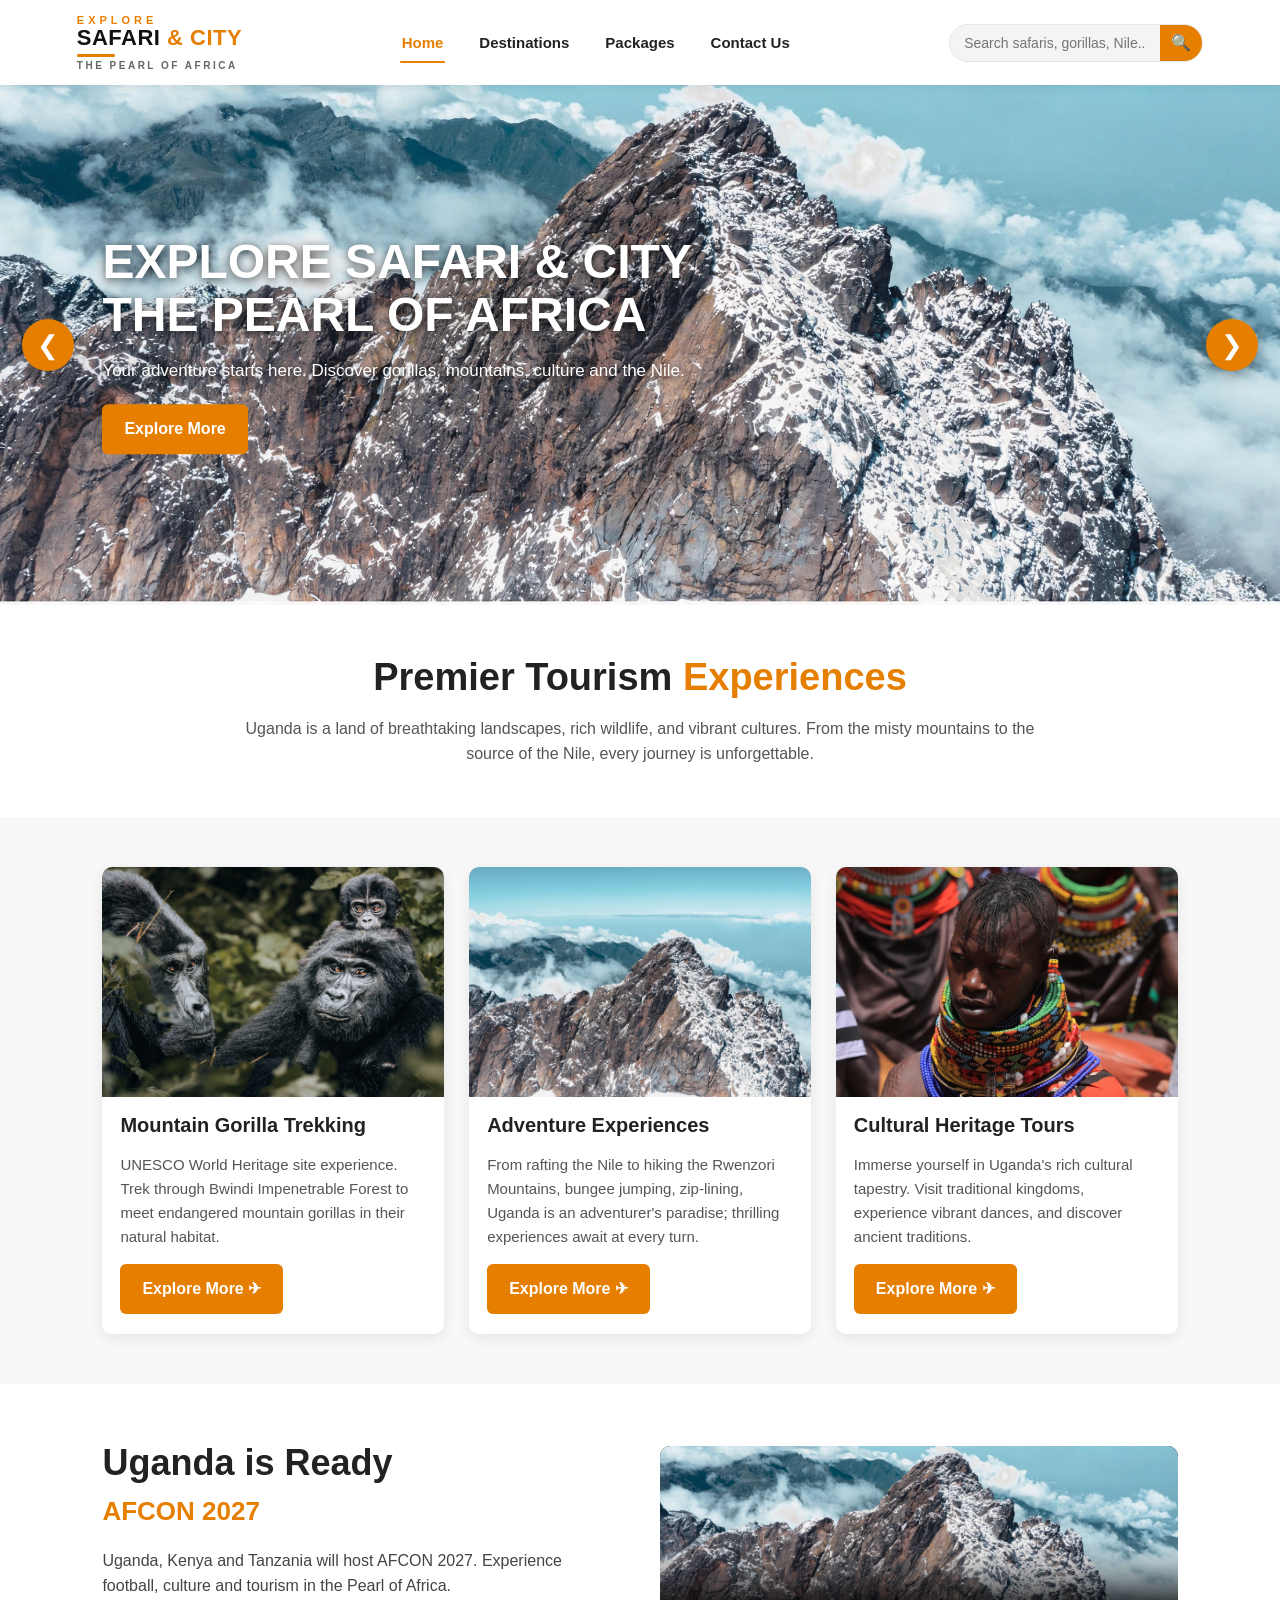
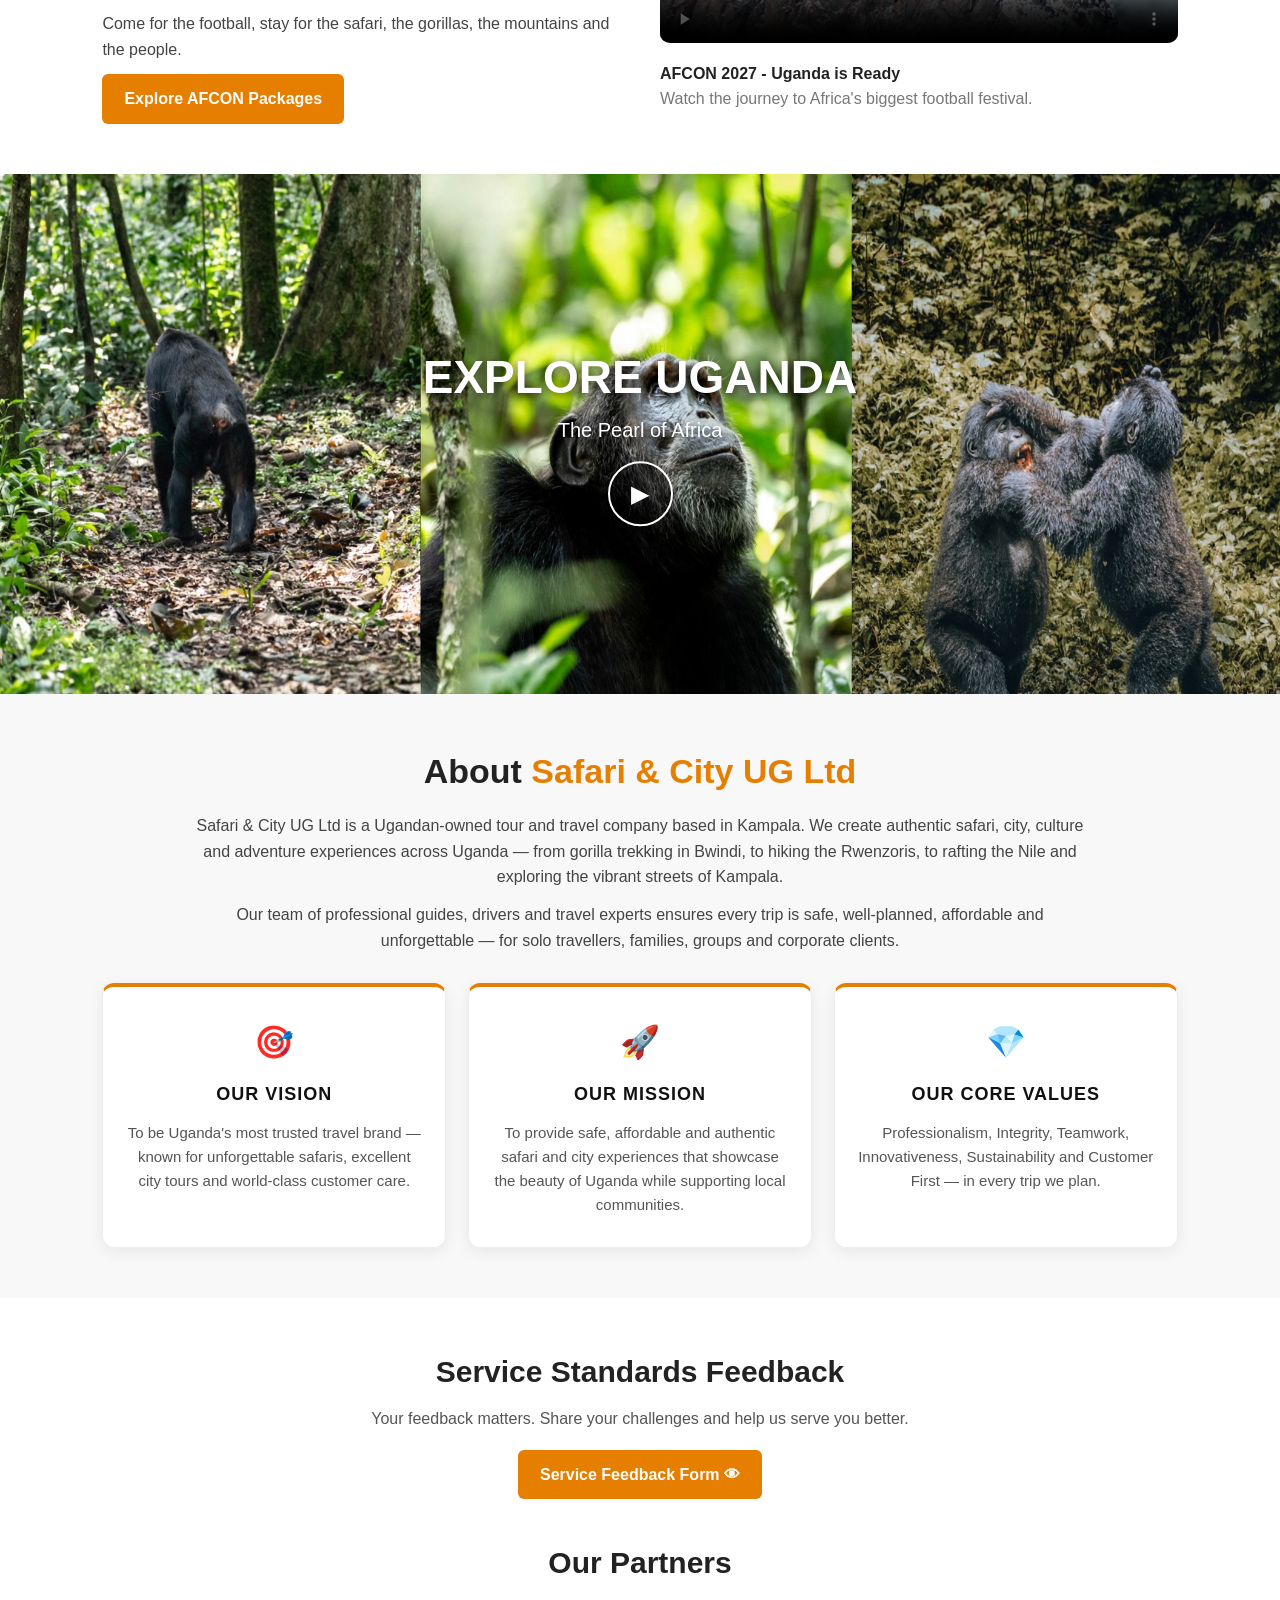
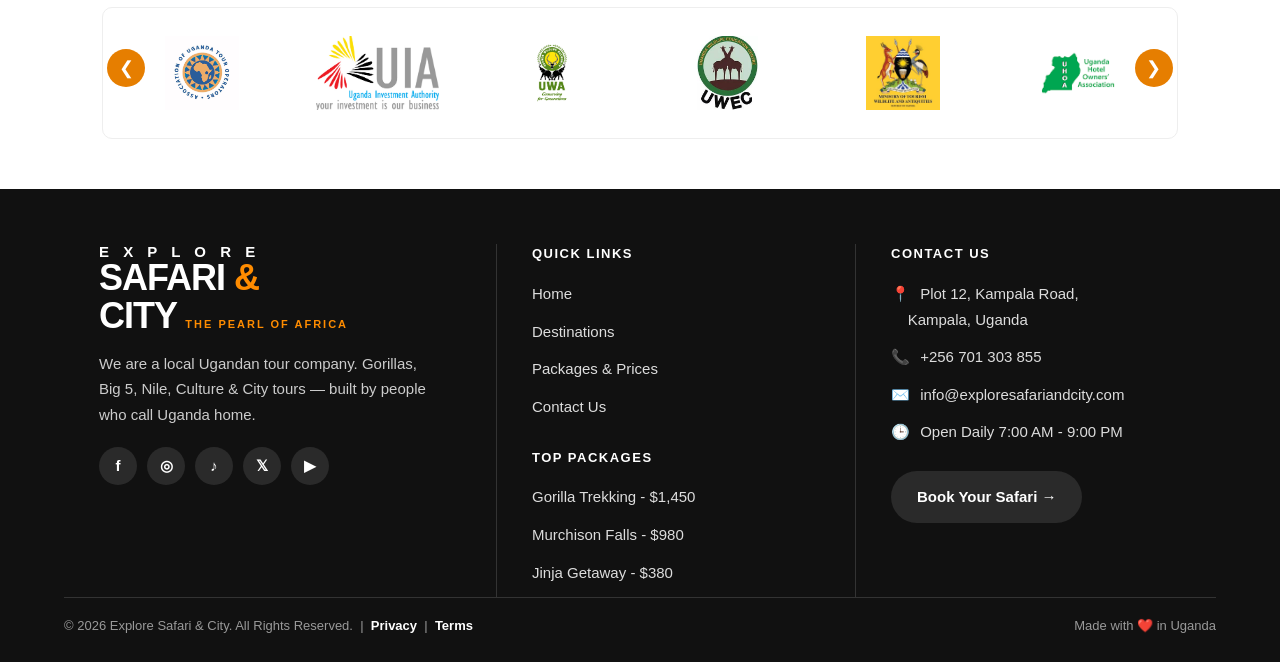
==== index.html @ 99a117b5 "Add files via upload" ====
<!DOCTYPE html>
<html lang="en">
<head>
  <meta charset="UTF-8">
  <meta name="viewport" content="width=device-width, initial-scale=1.0">
  <title>Home - Safari & City Tours | Explore Uganda - The Pearl of Africa</title>
  <link rel="stylesheet" href="style.css">
</head>
<body>

<!-- ===== SECTION 1: HEADER - CORRECTED + PROFESSIONAL ===== -->
<header>
  <a href="index.html" class="logo">
    <span class="logo-small">EXPLORE</span>
    <span class="logo-main">SAFARI <span class="logo-orange">& CITY</span></span>
    <span class="logo-line"></span>
    <span class="logo-sub">THE PEARL OF AFRICA</span>
  </a>

  <nav>
    <a href="index.html" class="active">Home</a>
    <a href="destinations.html">Destinations</a>
    <a href="packages.html">Packages</a>
    <a href="contact.html">Contact Us</a>
  </nav>

  <div class="header-right">
    <form class="search-bar" action="packages.html" method="get">
      <input type="text" name="search" placeholder="Search safaris, gorillas, Nile...">
      <button type="submit">🔍</button>
    </form>
    <span class="menu-icon">☰</span>
  </div>
</header>
<!-- ===== END SECTION 1 ===== -->

<!-- ===== SECTION 2: HERO SLIDER - FIXED ===== -->
<section class="hero">
  <div class="slide active"><img src="images/slide1.jpg" alt="Rwenzori Mountains"></div>
  <div class="slide"><img src="images/slide2.jpg" alt="Mountain Gorilla"></div>
  <div class="slide"><img src="images/slide3.jpg" alt="Source of the Nile"></div>

  <!-- Text is OUTSIDE slides now - 1 block only, JS changes the words -->
  <div class="hero-text">
    <h1 id="heroTitle">EXPLORE SAFARI & CITY<br>THE PEARL OF AFRICA</h1>
    <p id="heroSub">Your adventure starts here. Discover gorillas, mountains, culture and the Nile.</p>
    <a href="packages.html" class="btn">Explore More</a>
  </div>

  <button class="prev" id="heroPrev">❮</button>
  <button class="next" id="heroNext">❯</button>
</section>
<!-- ===== END SECTION 2 ===== -->

<!-- ===== SECTION 3: PREMIER TOURISM EXPERIENCES ===== -->
<section class="premier">
  <h2>Premier Tourism <span class="orange-title">Experiences</span></h2>
  <p class="section-sub">Uganda is a land of breathtaking landscapes, rich wildlife, and vibrant cultures. From the misty mountains to the source of the Nile, every journey is unforgettable.</p>
</section>
<!-- ===== END SECTION 3 ===== -->

<!-- ===== SECTION 4: 3 EXPERIENCE CARDS - CORRECTED IMAGES ===== -->
<section class="experiences">
  <div class="experiences-grid">

    <div class="card">
      <img src="images/mountain-gorilla-trekking.jpg" alt="Mountain Gorilla Trekking">
      <h3>Mountain Gorilla Trekking</h3>
      <p>UNESCO World Heritage site experience. Trek through Bwindi Impenetrable Forest to meet endangered mountain gorillas in their natural habitat.</p>
      <a href="packages.html" class="btn">Explore More ✈</a>
    </div>

    <div class="card">
      <img src="images/adventure-experiences.jpg" alt="Adventure Experiences">
      <h3>Adventure Experiences</h3>
      <p>From rafting the Nile to hiking the Rwenzori Mountains, bungee jumping, zip-lining, Uganda is an adventurer's paradise; thrilling experiences await at every turn.</p>
      <a href="packages.html" class="btn">Explore More ✈</a>
    </div>

    <div class="card">
      <img src="images/cultural-heritage-tours.jpg" alt="Cultural Heritage Tours">
      <h3>Cultural Heritage Tours</h3>
      <p>Immerse yourself in Uganda's rich cultural tapestry. Visit traditional kingdoms, experience vibrant dances, and discover ancient traditions.</p>
      <a href="packages.html" class="btn">Explore More ✈</a>
    </div>

  </div>
</section>
<!-- ===== END SECTION 4 ===== -->

<!-- ===== SECTION 5: AFCON 2027 ===== -->
<section class="afcon">
  <div class="afcon-left">
    <h2>Uganda is Ready</h2>
    <h3>AFCON 2027</h3>
    <p>Uganda, Kenya and Tanzania will host AFCON 2027. Experience football, culture and tourism in the Pearl of Africa.</p>
    <p>Come for the football, stay for the safari, the gorillas, the mountains and the people.</p>
    <a href="packages.html" class="btn">Explore AFCON Packages</a>
  </div>
  <div class="afcon-right">
    <video controls poster="images/slide1.jpg">
      <source src="videos/afcon.mp4" type="video/mp4">
      Your browser does not support the video tag.
    </video>
    <p class="video-title">AFCON 2027 - Uganda is Ready</p>
    <p class="video-sub">Watch the journey to Africa's biggest football festival.</p>
  </div>
</section>
<!-- ===== END SECTION 5 ===== -->

<!-- ===== SECTION 6: VIDEO WITH WATERMARK ===== -->
<section class="video-banner">
  <div class="video-wrap">
    <video autoplay muted loop playsinline poster="images/slide2.jpg">
      <source src="videos/uganda.mp4" type="video/mp4">
      Your browser does not support the video tag.
    </video>
    <div class="video-watermark">
      <h2>EXPLORE UGANDA</h2>
      <p>The Pearl of Africa</p>
      <button class="play-btn">▶</button>
    </div>
  </div>
</section>
<!-- ===== END SECTION 6 ===== -->

<!-- ===== SECTION 7: ABOUT SAFARI & CITY UG LTD - CORRECTED ===== -->
<section class="about-utb">
  <h2>About <span class="orange-title">Safari & City UG Ltd</span></h2>
  <p>Safari & City UG Ltd is a Ugandan-owned tour and travel company based in Kampala. We create authentic safari, city, culture and adventure experiences across Uganda — from gorilla trekking in Bwindi, to hiking the Rwenzoris, to rafting the Nile and exploring the vibrant streets of Kampala.</p>
  <p style="margin-top:12px;">Our team of professional guides, drivers and travel experts ensures every trip is safe, well-planned, affordable and unforgettable — for solo travellers, families, groups and corporate clients.</p>

  <div class="about-grid">
    <div class="about-box">
      <div class="about-icon">🎯</div>
      <h3>OUR VISION</h3>
      <p>To be Uganda's most trusted travel brand — known for unforgettable safaris, excellent city tours and world-class customer care.</p>
    </div>

    <div class="about-box">
      <div class="about-icon">🚀</div>
      <h3>OUR MISSION</h3>
      <p>To provide safe, affordable and authentic safari and city experiences that showcase the beauty of Uganda while supporting local communities.</p>
    </div>

    <div class="about-box">
      <div class="about-icon">💎</div>
      <h3>OUR CORE VALUES</h3>
      <p>Professionalism, Integrity, Teamwork, Innovativeness, Sustainability and Customer First — in every trip we plan.</p>
    </div>
  </div>
</section>
<!-- ===== END SECTION 7 ===== -->

<!-- ===== SECTION 8: SERVICE STANDARDS FEEDBACK + OUR PARTNERS ===== -->
<section class="feedback-partners">
  <div class="feedback">
    <h2>Service Standards Feedback</h2>
    <p>Your feedback matters. Share your challenges and help us serve you better.</p>
    <a href="contact.html" class="btn btn-orange">Service Feedback Form 👁</a>
  </div>

  <div class="partners">
    <h2>Our Partners</h2>
    <div class="partners-grid">
      <img src="images/partner-auto.jpg" alt="Association of Uganda Tour Operators">
      <img src="images/partner-uia.jpg" alt="Uganda Investment Authority - UIA">
      <img src="images/partner-uwa.jpg" alt="Uganda Wildlife Authority - UWA">
      <img src="images/partner-uwec.jpg" alt="Uganda Wildlife Conservation Education Centre - UWEC">
      <img src="images/partner-ministry-tourism.jpg" alt="Ministry of Tourism">
      <img src="images/partner-uhoa.jpg" alt="Uganda Hotel Owners Association - UHOA">
    </div>
    <button class="prev">❮</button>
    <button class="next">❯</button>
  </div>
</section>
<!-- ===== END SECTION 8 ===== -->

<!-- ===== FOOTER - NEW DESIGN LIKE SCREENSHOT ===== -->
<footer class="site-footer-new">
  <div class="footer-grid-new">

    <!-- COL 1 -->
    <div class="footer-col-new">
      <a href="index.html" class="footer-logo-new">
        <span class="explore-small">E X P L O R E</span>
        <span class="safari-big">SAFARI <span>&</span></span>
        <span class="safari-big">CITY <span class="pearl-inline">THE PEARL OF AFRICA</span></span>
      </a>
      <p class="footer-about-new">We are a local Ugandan tour company. Gorillas, Big 5, Nile, Culture & City tours — built by people who call Uganda home.</p>
      <div class="footer-social-new">
        <a href="#" aria-label="Facebook">f</a>
        <a href="#" aria-label="Instagram">◎</a>
        <a href="#" aria-label="TikTok">♪</a>
        <a href="#" aria-label="X">𝕏</a>
        <a href="#" aria-label="YouTube">▶</a>
      </div>
    </div>

    <!-- COL 2 -->
    <div class="footer-col-new footer-middle-new">
      <h4>QUICK LINKS</h4>
      <ul>
        <li><a href="index.html">Home</a></li>
        <li><a href="destinations.html">Destinations</a></li>
        <li><a href="packages.html">Packages & Prices</a></li>
        <li><a href="contact.html">Contact Us</a></li>
      </ul>

      <h4 class="footer-h4-space">TOP PACKAGES</h4>
      <ul>
        <li><a href="packages.html">Gorilla Trekking - $1,450</a></li>
        <li><a href="packages.html">Murchison Falls - $980</a></li>
        <li><a href="packages.html">Jinja Getaway - $380</a></li>
      </ul>
    </div>

    <!-- COL 3 -->
    <div class="footer-col-new">
      <h4>CONTACT US</h4>
      <p class="contact-line"><span>📍</span> Plot 12, Kampala Road,<br>&nbsp;&nbsp;&nbsp;&nbsp;Kampala, Uganda</p>
      <p class="contact-line"><span>📞</span> <a href="tel:+256701303855">+256 701 303 855</a></p>
      <p class="contact-line"><span>✉️</span> <a href="mailto:info@exploresafariandcity.com">info@exploresafariandcity.com</a></p>
      <p class="contact-line"><span>🕒</span> Open Daily 7:00 AM - 9:00 PM</p>

      <a href="https://wa.me/256701303855?text=Hello!%20I%20want%20to%20book%20my%20safari" target="_blank" class="btn-book-safari">Book Your Safari →</a>
    </div>

  </div>

  <div class="footer-bottom-new">
    <p>© 2026 Explore Safari & City. All Rights Reserved. &nbsp;|&nbsp; <a href="#">Privacy</a> &nbsp;|&nbsp; <a href="#">Terms</a></p>
    <p>Made with ❤️ in Uganda</p>
  </div>
</footer>
<!-- ===== END SECTION 9 ===== -->

<script>
const slides = document.querySelectorAll('.hero .slide');
const titles = [
  {h:"EXPLORE SAFARI & CITY<br>THE PEARL OF AFRICA", p:"Your adventure starts here. Discover gorillas, mountains, culture and the Nile."},
  {h:"THE PRIMATE CAPITAL<br>OF THE WORLD", p:"Meet endangered mountain gorillas in Bwindi Impenetrable Forest."},
  {h:"THE SOURCE OF<br>THE NILE", p:"Rafting, culture and adventure await at every turn."}
];
let idx = 0, timer;
function show(n){
  if(n>=slides.length) idx=0; else if(n<0) idx=slides.length-1; else idx=n;
  slides.forEach((s,i)=> s.style.display = (i===idx) ? 'block' : 'none');
  document.getElementById('heroTitle').innerHTML = titles[idx].h;
  document.getElementById('heroSub').textContent = titles[idx].p;
}
function start(){ clearInterval(timer); timer=setInterval(()=>show(idx+1),4000); }
document.getElementById('heroNext').addEventListener('click', ()=>{ show(idx+1); start(); });
document.getElementById('heroPrev').addEventListener('click', ()=>{ show(idx-1); start(); });
show(0); start();
document.querySelector('.menu-icon').addEventListener('click', ()=>{ document.querySelector('nav').classList.toggle('show'); });
</script>
</body>
</html>
---- style.css ----
/* ===== GENERAL ===== */
*{margin:0;padding:0;box-sizing:border-box}
body{font-family:Arial,Helvetica,sans-serif;color:#222;line-height:1.6;background:#fff}
img{max-width:100%;display:block}
a{text-decoration:none;color:inherit}
section{padding:50px 8%}

/* ===== HEADER ===== */
header{background:#fff;display:flex;justify-content:space-between;align-items:center;gap:30px;padding:14px 6%;position:sticky;top:0;z-index:100;box-shadow:0 2px 10px rgba(0,0,0,.08)}
.logo{display:flex;flex-direction:column;line-height:1.1;flex-shrink:0}
.logo-small{font-size:11px;letter-spacing:4px;font-weight:800;color:#e67e00}
.logo-main{font-size:22px;font-weight:900;letter-spacing:.5px;color:#111}
.logo-orange{color:#e67e00}
.logo-line{width:38px;height:3px;background:#e67e00;border-radius:2px;margin:4px 0 3px}
.logo-sub{font-size:10px;letter-spacing:2.5px;font-weight:700;color:#666}
nav{display:flex;gap:32px;align-items:center}
nav a{font-weight:600;font-size:15px;color:#222;white-space:nowrap;padding:6px 2px;position:relative}
nav a:hover,nav a.active{color:#e67e00}
nav a.active::after{content:"";position:absolute;left:0;bottom:-2px;width:100%;height:2px;background:#e67e00;border-radius:2px}
.header-right{display:flex;align-items:center;gap:14px}
.search-bar{display:flex;align-items:center;background:#f4f4f4;border:1px solid #e6e6e6;border-radius:25px;overflow:hidden;height:38px}
.search-bar input{border:none;outline:none;background:transparent;padding:0 14px;font-size:14px;width:210px;color:#222}
.search-bar button{border:none;background:#e67e00;color:#fff;width:42px;height:100%;cursor:pointer;font-size:16px}
.search-bar button:hover{background:#c96a00}
.menu-icon{font-size:22px;cursor:pointer;display:none}

/* ===== HERO SLIDER ===== */
.hero,.slider{position:relative;width:100%;height:520px;overflow:hidden;padding:0;background:#000}
.slide{position:absolute;top:0;left:0;width:100%;height:100%;display:none}
.slide:first-child{display:block}
.slide img{width:100%;height:100%;object-fit:cover}
.hero-text,.slider-text{position:absolute;top:50%;left:8%;transform:translateY(-50%);color:#fff;max-width:600px;z-index:5}
.hero-text h1,.slider-text h1{font-size:48px;line-height:1.1;text-shadow:0 2px 10px rgba(0,0,0,.7)}
.hero-text p,.slider-text p{margin:15px 0 20px;font-size:17px;text-shadow:0 2px 8px rgba(0,0,0,.7)}
.hero .prev,.hero .next{position:absolute;top:50%;transform:translateY(-50%);z-index:10}
.hero .prev{left:15px}.hero .next{right:15px}

/* ===== BUTTONS ===== */
.btn,.btn-orange{display:inline-block;background:#e67e00;color:#fff;padding:12px 22px;border-radius:6px;font-weight:bold;border:none;cursor:pointer}
.btn:hover,.btn-orange:hover{background:#c96a00}

/* ===== PREMIER ===== */
.premier{text-align:center;background:#fff}
.premier h2{font-size:38px;line-height:1.2}
.orange-title{color:#e67e00}
.section-sub{max-width:800px;margin:15px auto 0;color:#555;font-size:16px}

/* ===== 3 CARDS HOME ===== */
.experiences{background:#f8f8f8}
.experiences-grid{display:grid;grid-template-columns:repeat(3,1fr);gap:25px;align-items:stretch}
.card{background:#fff;border-radius:10px;overflow:hidden;box-shadow:0 4px 14px rgba(0,0,0,.08);text-align:left;display:flex;flex-direction:column;height:100%}
.card img{width:100%;height:230px;object-fit:cover}
.card h3{font-size:20px;line-height:1.3;padding:15px 18px 5px;min-height:56px;display:flex;align-items:flex-start}
.card p{padding:0 18px 15px;color:#555;font-size:15px;flex:1}
.card .btn{margin:0 18px 20px;align-self:flex-start;margin-top:auto}

/* ===== AFCON ===== */
.afcon{display:grid;grid-template-columns:1fr 1fr;gap:40px;align-items:center;background:#fff}
.afcon-left h2{font-size:36px}
.afcon-left h3{font-size:26px;color:#e67e00;margin-bottom:15px}
.afcon-left p{color:#444;margin-bottom:12px}
.afcon-right video{width:100%;border-radius:10px;background:#000}
.video-title{font-weight:bold;margin-top:10px}
.video-sub{color:#777}

/* ===== VIDEO WITH WATERMARK ===== */
.video-banner{padding:0}
.video-wrap{position:relative;width:100%;height:520px;overflow:hidden}
.video-wrap video{width:100%;height:100%;object-fit:cover}
.video-watermark{position:absolute;top:50%;left:50%;transform:translate(-50%,-50%);text-align:center;color:#fff;z-index:2;width:100%}
.video-watermark h2{font-size:46px;text-shadow:0 2px 10px rgba(0,0,0,.6)}
.video-watermark p{font-size:20px;text-shadow:0 2px 8px rgba(0,0,0,.6)}
.play-btn{margin-top:15px;width:65px;height:65px;border-radius:50%;border:2px solid #fff;background:rgba(0,0,0,.35);color:#fff;font-size:24px;cursor:pointer}

/* ===== DESTINATIONS VIDEO HERO ===== */
.video-hero-wrap{position:relative;height:520px;overflow:hidden;background:#000}
.video-hero-wrap video{width:100%;height:100%;object-fit:cover;display:block}
.video-watermark-light{position:absolute;left:30px;bottom:30px;color:#fff;text-shadow:0 2px 10px rgba(0,0,0,.6);line-height:1}
.wm-small{display:block;font-size:14px;letter-spacing:5px;font-weight:700}
.wm-big{display:block;font-size:52px;font-weight:900;letter-spacing:2px}
.wm-sub{display:block;font-size:12px;letter-spacing:3px}
.sound-btn{position:absolute;right:20px;bottom:20px;background:rgba(0,0,0,.6);color:#fff;border:0;width:46px;height:46px;border-radius:50%;font-size:20px;cursor:pointer}

/* ===== WHERE TO GO - MOSAIC - FIXED 280px SAME HEIGHT ===== */
.where-to-go{padding:0 0 5px;background:#fff}
.where-head{text-align:center;padding:28px 10px 18px}
.where-head span{color:#ff8c00;font-size:11px;font-weight:800;letter-spacing:1.5px;text-transform:uppercase}
.where-head h2{font-size:22px;margin:4px 0 0;color:#111;font-weight:800}
.dest-row{display:flex;gap:6px;margin-bottom:6px}
.dest-row .dest-card{flex:1}
.dest-card{position:relative;display:block;overflow:hidden;height:280px;text-decoration:none}
.dest-card img{width:100%;height:100%;object-fit:cover;transition:transform .5s ease}
.dest-card:hover img{transform:scale(1.06)}
.dest-card::after{content:"";position:absolute;inset:0;background:rgba(0,0,0,.28)}
.dest-label{position:absolute;inset:0;display:flex;align-items:center;justify-content:center;z-index:2}
.dest-label span{color:#fff;font-weight:800;font-size:13px;letter-spacing:1px;border-bottom:2px solid #fff;padding-bottom:4px;text-transform:uppercase}

/* ===== ABOUT ===== */
.about-utb{text-align:center;background:#f8f8f8}
.about-utb h2{font-size:34px;margin-bottom:15px}
.about-utb>p{max-width:900px;margin:0 auto;color:#444}
.about-grid{display:grid;grid-template-columns:repeat(3,1fr);gap:22px;margin-top:30px;align-items:stretch}
.about-box{background:#fff;color:#222;padding:30px 22px;border-radius:12px;border:1px solid #eee;box-shadow:0 4px 16px rgba(0,0,0,.07);border-top:4px solid #e67e00;text-align:center;display:flex;flex-direction:column;height:100%}
.about-icon{font-size:32px;margin-bottom:12px}
.about-box h3{letter-spacing:1px;font-size:18px;color:#111;min-height:24px}
.about-box p{color:#555;font-size:15px;margin-top:12px;line-height:1.6;flex:1}

/* ===== FEEDBACK + PARTNERS ===== */
.feedback-partners{background:#fff;text-align:center}
.feedback h2{font-size:30px}
.feedback p{color:#555;margin:10px 0 18px}
.partners{margin-top:40px;position:relative}
.partners h2{font-size:30px;margin-bottom:20px}
.partners-grid{display:grid;grid-template-columns:repeat(6,1fr);gap:18px;align-items:center;background:#fff;padding:20px;border-radius:10px;border:1px solid #eee}
.partners-grid img{width:100%;height:90px;object-fit:contain;background:#fff;padding:8px}
.prev,.next{position:absolute;top:55%;background:#e67e00;color:#fff;border:none;width:38px;height:38px;border-radius:50%;cursor:pointer;font-size:18px}
.partners .prev{left:5px}.partners .next{right:5px}

/* ===== POPULAR EXPERIENCES ===== */
.popular-experiences{padding:55px 8% 60px;background:#fff;text-align:center}
.popular-experiences h2{font-size:34px;font-weight:800;color:#111;margin-bottom:35px}
.pin-icon{color:#e67e00;font-size:28px}
.popular-grid{display:grid;grid-template-columns:repeat(3,1fr);gap:35px;text-align:center;align-items:stretch}
.popular-card{background:#fff;display:flex;flex-direction:column;align-items:center;height:100%}
.popular-card img{width:100%;height:250px;object-fit:cover}
.popular-card h3{font-size:21px;font-weight:800;color:#333;margin:22px 0 10px;line-height:1.3}
.popular-card p{color:#888;font-size:14.5px;line-height:1.7;padding:0 8px;flex:1}
.btn-popular{display:inline-block;margin-top:22px;background:#e67e00;color:#fff;font-weight:700;font-size:14px;padding:13px 28px;border-radius:25px}
.btn-popular:hover{background:#c96a00}
.popular-row-2{padding-top:0}

/* ===== UGANDA MAP ===== */
.uganda-map{padding:0;margin:0;width:100%;background:#fff;line-height:0}
.uganda-map img{width:100%;height:auto;display:block;object-fit:contain}

/* ===== TRAVEL ARTICLES - FIXED ===== */
.travel-articles{padding:55px 8% 65px;background:#fff}
.articles-head{display:flex;align-items:center;gap:12px;margin-bottom:30px;flex-wrap:wrap;justify-content:space-between}
.articles-head h2{font-size:26px;font-weight:400;color:#222}
.bulb-icon{color:#e67e00;font-size:22px}
.read-all{color:#e67e00;font-size:14px;font-weight:500}
.articles-grid{display:grid;grid-template-columns:repeat(3,1fr);gap:35px;align-items:start;text-align:left}
.article-card img{width:100%;height:250px;object-fit:cover;display:block;margin-bottom:18px;border-radius:8px;background:#eee}
.article-date{display:block;color:#e67e00;font-size:13px;font-weight:500;margin-bottom:10px}
.article-card h3{font-size:15px;font-weight:800;color:#222;line-height:1.5;text-transform:uppercase;margin-bottom:14px}
.article-card p{color:#777;font-size:14px;line-height:1.7;margin-bottom:18px}
.read-more{color:#e67e00;font-size:13px;font-weight:500}
.read-more span{font-weight:700;margin-left:4px}
.articles-row-2{padding-top:0}

/* ===== PLANNING ===== */
.planning-trip{padding:55px 8% 65px;background:#f2f2f2;text-align:center}
.planning-trip h2{font-size:30px;font-weight:800;color:#1a365d;margin-bottom:38px}
.planning-grid{display:flex;justify-content:center;gap:60px;flex-wrap:wrap}
.planning-item{display:flex;flex-direction:column;align-items:center;gap:16px}
.planning-icon{width:68px;height:68px;background:#fff;border-radius:50%;display:flex;align-items:center;justify-content:center;font-size:28px;box-shadow:0 2px 8px rgba(0,0,0,.04)}
.planning-label{color:#e0a83a;font-size:14px;font-style:italic;font-weight:500}

/* ===== PACKAGES HERO SLIDER ===== */
.packages-hero{width:100%;margin-top:0;padding:0}
.pkg-slider{position:relative;width:100%;height:520px;overflow:hidden;background:#000}
.pkg-slide{position:absolute;inset:0;opacity:0;transition:opacity 1s ease-in-out}
.pkg-slide.active{opacity:1}
.pkg-slide img{width:100%;height:100%;object-fit:cover}
.pkg-watermark{position:absolute;top:50%;left:50%;transform:translate(-50%,-50%);z-index:10;color:#fff;font-size:48px;font-weight:400;letter-spacing:2px;text-align:center;white-space:nowrap;text-shadow:0 2px 20px rgba(0,0,0,.6);pointer-events:none;width:100%;padding:0 20px}

/* ===== PACKAGES TABLE ===== */
.packages-section{background:#f8f8f8;padding:60px 3%}
.pkg-container{max-width:1200px;margin:0 auto}
.pkg-header{text-align:center;margin-bottom:30px}
.pkg-eyebrow{color:#ff8c00;font-size:12px;font-weight:800;letter-spacing:3px}
.pkg-header h2{font-size:36px;color:#111;margin:8px 0}
.pkg-header p{color:#666;font-size:15px;max-width:650px;margin:0 auto;line-height:1.5}
.pkg-categories{display:flex;flex-wrap:wrap;gap:10px;justify-content:center;margin-bottom:30px}
.cat-btn{border:1px solid #ddd;background:#fff;padding:9px 18px;border-radius:30px;font-size:13px;font-weight:700;cursor:pointer;color:#333}
.cat-btn.active{background:#009a4a;color:#fff;border-color:#009a4a}
.table-wrap{background:#fff;border-radius:12px;overflow:hidden;box-shadow:0 10px 30px rgba(0,0,0,.08);overflow-x:auto}
.pkg-table{width:100%;border-collapse:collapse;min-width:850px}
.pkg-table thead th{background:#009a4a;color:#fff;text-align:left;padding:16px;font-size:13px;letter-spacing:1px;text-transform:uppercase}
.pkg-table tbody td{padding:18px 16px;border-bottom:1px solid #eee;font-size:14px;color:#333;vertical-align:middle}
.pkg-table tbody tr:hover{background:#f0faf4}
.pkg-table strong{display:block;color:#111;font-size:15px}
.pkg-sub{display:block;color:#888;font-size:12px;margin-top:3px}
.price{font-size:18px;font-weight:900;color:#111;white-space:nowrap}
.price.couple{color:#009a4a}
.price.couple span{display:block;font-size:11px;color:#ff8c00;font-weight:700;margin-top:2px}
.pkg-badge{display:inline-block;font-size:10px;font-weight:800;letter-spacing:1px;padding:4px 8px;border-radius:20px;margin-bottom:6px;color:#fff}
.pkg-badge.hot{background:#ff8c00}.pkg-badge.adv{background:#111}
.book-btn{display:inline-block;background:#ff8c00;color:#fff;padding:10px 18px;border-radius:30px;font-size:13px;font-weight:800;white-space:nowrap}
.book-btn:hover{background:#e67e00}
.pkg-note{text-align:center;color:#777;font-size:13px;margin-top:18px;line-height:1.6}
.pkg-note a{color:#009a4a;font-weight:700}

/* ===== BANNER ===== */
.banner-section{width:100%;overflow:hidden;background:#0a2a5e;margin:0;padding:0}
.banner-section img{width:100%;height:170px;object-fit:cover;object-position:center;display:block}

/* ===== BOOKING FORM ===== */
.booking-section{padding:50px 3%;background:#f8f8f8}
.booking-box{max-width:1100px;margin:0 auto;display:flex;gap:30px;background:#fff;border-radius:16px;overflow:hidden;box-shadow:0 10px 30px rgba(0,0,0,.08)}
.booking-left{flex:1;background:#0a2a5e;color:#fff;padding:35px}
.booking-eyebrow{color:#ff8c00;font-weight:800;letter-spacing:3px;font-size:13px}
.booking-left h2{font-size:32px;margin:10px 0 12px;line-height:1.2}
.booking-left h2 span{color:#ff8c00}
.booking-left p{color:#ddd;line-height:1.6;font-size:15px}
.booking-list{list-style:none;margin:18px 0}
.booking-list li{margin-bottom:10px;font-size:15px}
.booking-phone{margin-top:20px;background:rgba(255,255,255,.12);padding:12px;border-radius:10px}
.booking-form{flex:1.2;padding:30px;display:flex;flex-direction:column;gap:8px}
.booking-form label{font-weight:700;font-size:14px;margin-top:6px}
.booking-form input,.booking-form select,.booking-form textarea{width:100%;padding:12px;border:1px solid #ddd;border-radius:10px;font-size:15px;font-family:Arial;outline:none}
.booking-form input:focus,.booking-form select:focus,.booking-form textarea:focus{border-color:#ff8c00}
.form-row{display:flex;gap:12px}.form-row div{flex:1}
.booking-btn{background:#ff8c00;color:#fff;border:none;padding:15px;border-radius:30px;font-weight:800;font-size:16px;cursor:pointer;margin-top:12px}
.booking-btn:hover{background:#e67e00}
.booking-small{text-align:center;color:#888;font-size:13px;margin-top:6px}

/* ===== WHY CHOOSE US ===== */
.why-section{padding:55px 3%;background:#fff;text-align:center}
.why-inner{max-width:1100px;margin:0 auto}
.why-eyebrow{color:#ff8c00;font-weight:800;letter-spacing:3px;font-size:13px}
.why-section h2{font-size:32px;margin:10px 0}
.why-section h2 span{color:#ff8c00}
.why-sub{color:#666;max-width:650px;margin:0 auto 30px;line-height:1.6}
.why-grid{display:grid;grid-template-columns:repeat(4,1fr);gap:18px}
.why-card{background:#f8f8f8;padding:28px 20px;border-radius:16px}
.why-icon{font-size:38px;margin-bottom:12px}
.why-card h3{font-size:17px;margin-bottom:8px}
.why-card p{color:#666;font-size:14px;line-height:1.6}

/* ===== TESTIMONIALS ===== */
.testi-section{padding:55px 3%;background:#fff}
.testi-inner{max-width:1200px;margin:0 auto;text-align:center}
.testi-eyebrow{color:#ff8c00;font-weight:800;letter-spacing:3px;font-size:13px}
.testi-section h2{font-size:32px;margin:10px 0 8px}
.testi-sub{color:#666;margin-bottom:30px}
.testi-slider-wrap{display:flex;align-items:center;gap:12px;width:100%}
.testi-viewport{overflow:hidden;flex:1;width:100%;min-width:0}
.testi-track{display:flex;gap:18px;transition:transform .5s ease;width:max-content;will-change:transform}
.testi-card{flex:0 0 calc(33.333% - 12px);min-width:280px;background:#fff;padding:24px 22px;border-radius:16px;box-shadow:0 8px 25px rgba(0,0,0,.10);text-align:left;border:1px solid #f0f0f0}
.testi-top{display:flex;align-items:center;gap:12px;margin-bottom:12px}
.testi-top img{width:48px;height:48px;border-radius:50%;object-fit:cover}
.testi-top b{display:block;font-size:15px;color:#000}
.testi-top span{font-size:13px;color:#888}
.trip-badge{margin-left:auto;width:26px;height:26px;background:#00aa6c;color:#fff;border-radius:50%;display:flex;align-items:center;justify-content:center;font-size:10px}
.testi-circles{color:#00aa6c;font-size:20px;letter-spacing:3px;text-align:center;margin:8px 0 14px}
.testi-text{color:#222;font-size:15px;line-height:1.6;text-align:center;min-height:110px}
.testi-card .read-more{display:block;text-align:center;color:#888;font-size:14px;margin-top:10px}
.testi-arrow{width:42px;height:42px;min-width:42px;border-radius:50%;border:1px solid #ddd;background:#fff;font-size:26px;cursor:pointer;box-shadow:0 4px 12px rgba(0,0,0,.08)}
.testi-arrow:hover{background:#ff8c00;color:#fff;border-color:#ff8c00}
.testi-dots{margin-top:18px;color:#ccc;letter-spacing:6px;font-size:18px}

/* ===== FOOTER - ONLY ONE VERSION NOW ===== */
.site-footer{background:#111;color:#fff;padding:55px 5% 25px}
.footer-grid{display:grid;grid-template-columns:1fr 1fr 1fr;gap:0;max-width:1200px;margin:0 auto}
.footer-col{padding:0 35px}
.footer-middle{border-left:1px solid #333;border-right:1px solid #333}
.footer-logo{display:flex;flex-direction:column;line-height:1;text-decoration:none;color:#fff;margin-bottom:20px}
.explore-small{font-size:15px;font-weight:800;letter-spacing:5px;color:#fff}
.safari-big{font-size:32px;font-weight:900;letter-spacing:-1px;line-height:1.1;color:#fff}
.safari-big span{color:#ff8c00}
.uganda-big{font-size:58px;font-weight:900;letter-spacing:-1px;text-align:center;line-height:1}
.pearl-small{font-size:11px;font-weight:700;letter-spacing:2px;color:#999;margin-top:4px;text-align:center}
.footer-about{color:#ccc;font-size:13.5px;line-height:1.7;margin-bottom:20px}
.footer-social{display:flex;gap:10px}
.footer-social a{width:38px;height:38px;background:#2a2a2a;color:#fff;border-radius:50%;display:flex;align-items:center;justify-content:center;font-size:16px;font-weight:800}
.footer-social a:hover{background:#ff8c00}
.site-footer h4{font-size:12px;font-weight:800;letter-spacing:1.5px;margin-bottom:16px;color:#fff}
.footer-h4-space{margin-top:28px}
.site-footer ul{list-style:none;padding:0;margin:0}
.site-footer ul li{margin-bottom:9px}
.site-footer ul li a{color:#ccc;font-size:13px}
.site-footer ul li a:hover{color:#e67e00}
.footer-right p{color:#ccc;font-size:13.5px;line-height:1.7;margin-bottom:12px}
.contact-item{display:flex;gap:12px;align-items:flex-start;margin-bottom:16px;color:#bbb;font-size:14px;line-height:1.5}
.contact-icon{width:36px;height:36px;min-width:36px;background:#ff8c00;color:#fff;border-radius:50%;display:flex;align-items:center;justify-content:center;font-size:16px}
.contact-item b{color:#fff}
.contact-item a{color:#bbb}
.contact-item a:hover{color:#ff8c00}
.btn-book-now{display:inline-block;margin-top:10px;background:#2a2a2a;color:#fff;font-size:13px;font-weight:600;padding:12px 22px;border-radius:25px}
.btn-book-now:hover{background:#ff8c00}
.whatsapp-box{display:flex;flex-direction:column;gap:10px;align-items:flex-start}
.whatsapp-box img{width:72px;height:72px;border-radius:12px;object-fit:cover}
.whatsapp-box span{color:#fff;font-size:13px;font-weight:700}
.footer-bottom{border-top:1px solid #333;margin-top:35px;padding-top:18px;display:flex;justify-content:space-between;align-items:center;flex-wrap:wrap;gap:10px;color:#999;font-size:13px;max-width:1200px;margin-left:auto;margin-right:auto}
.footer-bottom a{color:#fff;margin:0 6px;font-weight:700}
.footer-col h3{color:#fff;margin-bottom:18px;font-size:18px}
.footer-col a{display:block;color:#bbb;margin-bottom:10px;font-size:15px}
.footer-col a:hover{color:#e67e00}
.footer-col p{color:#bbb;font-size:15px;margin-bottom:6px}
.footer-col p b{color:#fff}

/* ===== MOBILE ===== */
@media(max-width:900px){
  section{padding:35px 5%}
  header{flex-direction:column;gap:14px;padding:14px 5%;text-align:center}
  .logo{align-items:center;text-align:center}
  nav{flex-wrap:wrap;justify-content:center;gap:20px}
  .search-bar input{width:160px}
  .hero,.slider,.video-wrap,.video-hero-wrap{height:360px}
  .hero-text h1,.slider-text h1{font-size:32px}
  .experiences-grid,.about-grid{grid-template-columns:1fr}
  .afcon{grid-template-columns:1fr}
  .partners-grid{grid-template-columns:repeat(2,1fr)}
  .video-watermark h2{font-size:32px}
  .wm-big{font-size:34px}
  .dest-row{flex-direction:column}.dest-card{height:240px}
  .popular-grid,.articles-grid{grid-template-columns:1fr;gap:35px}
  .popular-card img{height:220px}.article-card img{height:220px}
  .planning-grid{gap:30px}.planning-icon{width:58px;height:58px;font-size:24px}
  .footer-grid{grid-template-columns:1fr;gap:40px}
  .footer-col{padding:0}.footer-middle{border:none}
  .footer-bottom{justify-content:center;text-align:center}
  .pkg-slider{height:320px}.pkg-watermark{font-size:24px;white-space:normal;line-height:1.3}
  .pkg-header h2{font-size:26px}.packages-section{padding:35px 15px}
  .banner-section img{height:100px}
  .booking-box{flex-direction:column}
  .why-grid{grid-template-columns:1fr 1fr}
  .testi-card{flex:0 0 calc(100% - 2px);min-width:calc(100% - 2px)}
  .testi-section h2{font-size:26px}.testi-arrow{width:36px;height:36px;min-width:36px;font-size:22px}
  nav{position:absolute;top:70px;left:0;right:0;background:#fff;flex-direction:column;padding:16px;display:none}
  nav.show{display:flex}
  .menu-icon{display:block}
}
@media(max-width:520px){
  .footer-grid{grid-template-columns:1fr}
  .partners-grid{grid-template-columns:1fr 1fr}
  .why-grid{grid-template-columns:1fr}
}
@media(min-width:901px) and (max-width:1100px){
  .testi-card{flex:0 0 calc(50% - 9px);min-width:calc(50% - 9px)}
}
/* ===== NEW FOOTER - LIKE SCREENSHOT ===== */
.site-footer-new{background:#111;color:#fff;padding:55px 5% 25px}
.footer-grid-new{display:grid;grid-template-columns:1.2fr 1fr 1fr;gap:0;max-width:1200px;margin:0 auto}
.footer-col-new{padding:0 35px}
.footer-middle-new{border-left:1px solid #333;border-right:1px solid #333}
.footer-logo-new{display:block;text-decoration:none;color:#fff;line-height:1;margin-bottom:16px}
.footer-logo-new .explore-small{display:block;font-size:15px;font-weight:800;letter-spacing:5px;color:#fff}
.footer-logo-new .safari-big{display:block;font-size:36px;font-weight:900;line-height:1.05;color:#fff}
.footer-logo-new .safari-big span{color:#ff8c00}
.footer-logo-new .pearl-inline{font-size:11px;letter-spacing:2px;color:#ccc;font-weight:700}
.footer-about-new{color:#ccc;font-size:15px;line-height:1.7;margin-bottom:20px;max-width:340px}
.footer-social-new{display:flex;gap:10px}
.footer-social-new a{width:38px;height:38px;background:#2a2a2a;color:#fff;border-radius:50%;display:flex;align-items:center;justify-content:center;font-size:15px;font-weight:800}
.footer-social-new a:hover{background:#ff8c00}
.site-footer-new h4{font-size:13px;font-weight:800;letter-spacing:1.5px;margin-bottom:16px;color:#fff}
.site-footer-new ul{list-style:none;padding:0;margin:0}
.site-footer-new ul li{margin-bottom:12px}
.site-footer-new ul li a{color:#ddd;font-size:15px}
.site-footer-new ul li a:hover{color:#ff8c00}
.contact-line{color:#ddd;font-size:15px;line-height:1.7;margin-bottom:12px}
.contact-line span{margin-right:6px}
.contact-line a{color:#ddd}
.btn-book-safari{display:inline-block;margin-top:14px;background:#2a2a2a;color:#fff!important;padding:14px 26px;border-radius:30px;font-weight:700;font-size:15px}
.btn-book-safari:hover{background:#ff8c00}
.footer-bottom-new{border-top:1px solid #333;margin-top:40px;padding-top:18px;display:flex;justify-content:space-between;align-items:center;flex-wrap:wrap;gap:10px;color:#999;font-size:13px;max-width:1200px;margin:0 auto}
.footer-bottom-new a{color:#fff;font-weight:700}

@media(max-width:900px){
  .footer-grid-new{grid-template-columns:1fr;gap:40px}
  .footer-col-new{padding:0}
  .footer-middle-new{border:none}
  .footer-bottom-new{justify-content:center;text-align:center}
}
/* ===== FIX HERO ARROWS - OVERRIDE PARTNERS ARROWS ===== */
.hero, .slider{
  position:relative;
  overflow:hidden;
}
.hero .prev, .hero .next,
.slider .prev, .slider .next{
  position:absolute !important;
  top:50% !important;
  transform:translateY(-50%) !important;
  width:52px !important;
  height:52px !important;
  min-width:52px !important;
  background:#e67e00 !important;
  color:#fff !important;
  border:none !important;
  border-radius:50% !important;
  font-size:26px !important;
  line-height:1 !important;
  display:flex !important;
  align-items:center !important;
  justify-content:center !important;
  cursor:pointer !important;
  z-index:20 !important;
  box-shadow:0 4px 15px rgba(0,0,0,.35) !important;
}
.hero .prev, .slider .prev{ left:22px !important; right:auto !important; }
.hero .next, .slider .next{ right:22px !important; left:auto !important; }
.hero .prev:hover, .hero .next:hover{ background:#c96a00 !important; }

/* Partners arrows stay small and separate */
.partners .prev, .partners .next{
  width:38px !important;
  height:38px !important;
  top:55% !important;
}

/* Mobile - keep arrows inside image */
@media(max-width:700px){
  .hero .prev, .slider .prev{ left:10px !important; width:42px !important; height:42px !important; font-size:20px !important; }
  .hero .next, .slider .next{ right:10px !important; width:42px !important; height:42px !important; font-size:20px !important; }
}
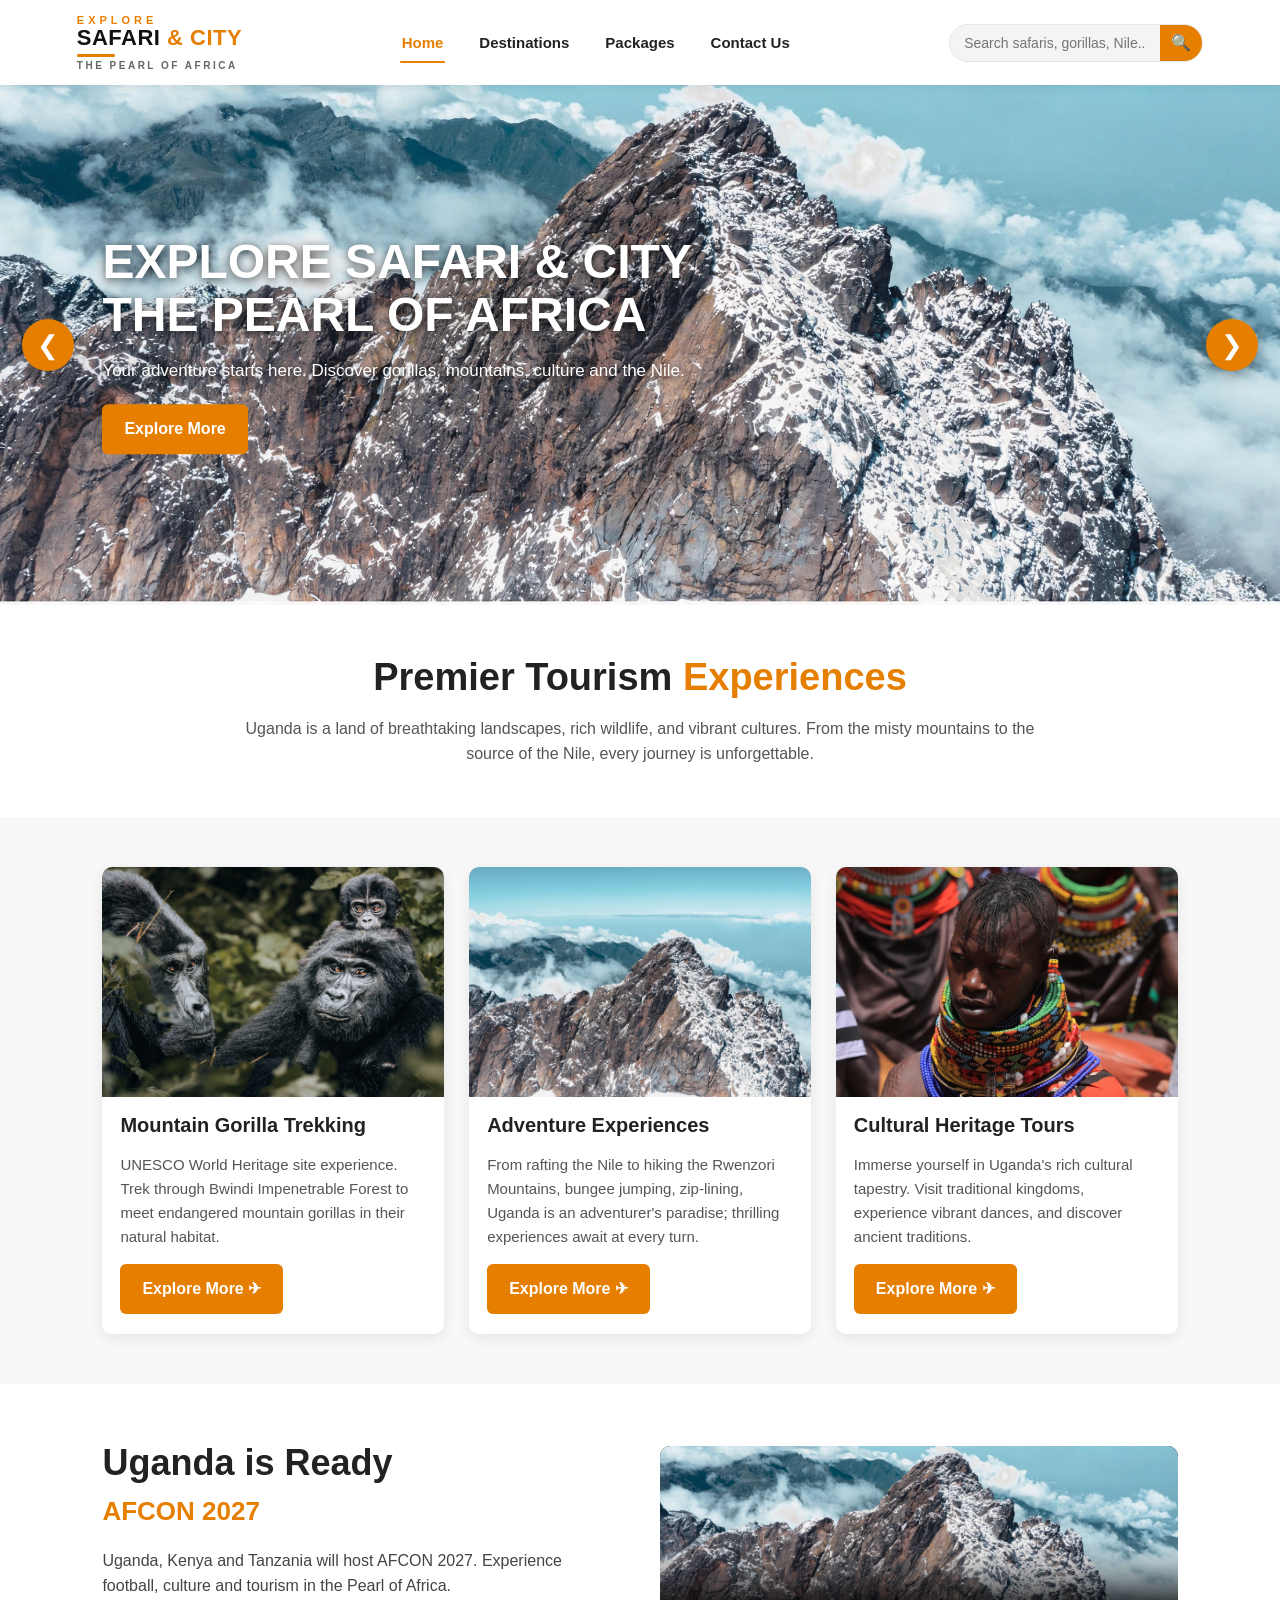
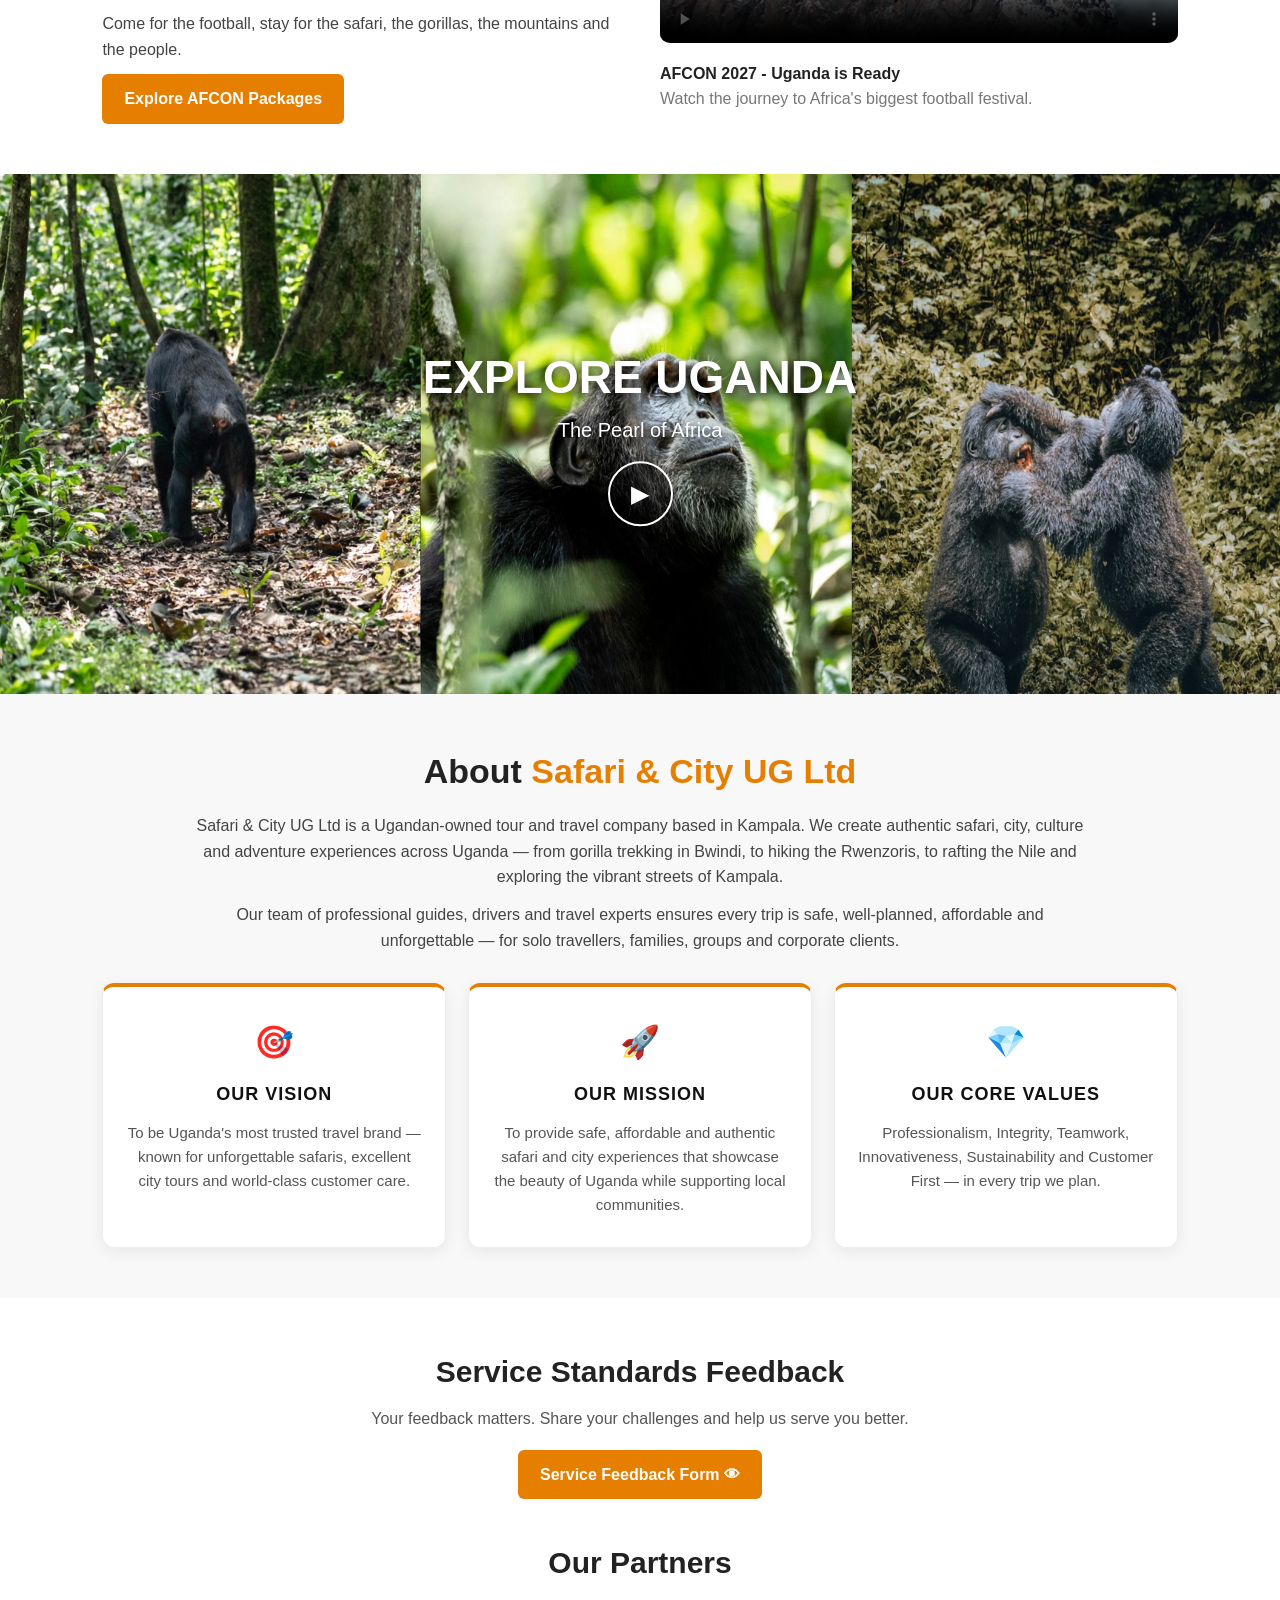
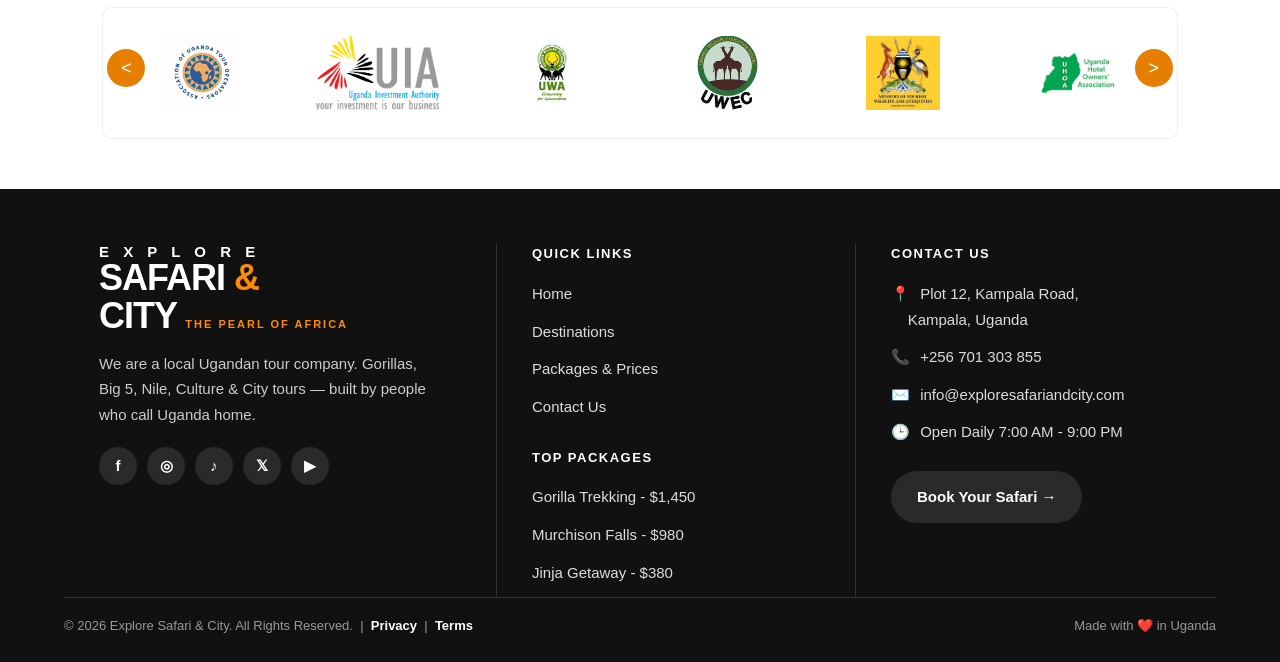
==== commit 63b10a9f: "Add files via upload" ====
--- a/index.html
+++ b/index.html
@@ -161,7 +161,9 @@
   </div>
 
   <div class="partners">
-    <h2>Our Partners</h2>
+  <h2>Our Partners</h2>
+  <div class="partners-wrap">
+    <button class="prev" type="button">&lt;</button>
     <div class="partners-grid">
       <img src="images/partner-auto.jpg" alt="Association of Uganda Tour Operators">
       <img src="images/partner-uia.jpg" alt="Uganda Investment Authority - UIA">
@@ -170,9 +172,9 @@
       <img src="images/partner-ministry-tourism.jpg" alt="Ministry of Tourism">
       <img src="images/partner-uhoa.jpg" alt="Uganda Hotel Owners Association - UHOA">
     </div>
-    <button class="prev">❮</button>
-    <button class="next">❯</button>
-  </div>
+    <button class="next" type="button">&gt;</button>
+  </div>
+</div>
 </section>
 <!-- ===== END SECTION 8 ===== -->
 
@@ -255,5 +257,21 @@
 show(0); start();
 document.querySelector('.menu-icon').addEventListener('click', ()=>{ document.querySelector('nav').classList.toggle('show'); });
 </script>
+<script>
+  const partnersGrid = document.querySelector('.partners-wrap .partners-grid');
+  const partnersPrev = document.querySelector('.partners-wrap .prev');
+  const partnersNext = document.querySelector('.partners-wrap .next');
+
+  if (partnersGrid && partnersNext) {
+    partnersNext.addEventListener('click', () => {
+      partnersGrid.scrollBy({ left: 140, behavior: 'smooth' });
+    });
+  }
+  if (partnersGrid && partnersPrev) {
+    partnersPrev.addEventListener('click', () => {
+      partnersGrid.scrollBy({ left: -140, behavior: 'smooth' });
+    });
+  }
+</script>
 </body>
 </html>
--- a/style.css
+++ b/style.css
@@ -404,4 +404,130 @@
 @media(max-width:700px){
   .hero .prev, .slider .prev{ left:10px !important; width:42px !important; height:42px !important; font-size:20px !important; }
   .hero .next, .slider .next{ right:10px !important; width:42px !important; height:42px !important; font-size:20px !important; }
+}
+/* ===== PHONE ONLY - Our Partners slider ===== */
+@media (max-width: 768px) {
+  .partners-wrap {
+    display: flex !important;
+    align-items: center !important;
+    gap: 8px !important;
+    width: 100% !important;
+  }
+
+  .partners-grid {
+    display: flex !important;
+    flex-wrap: nowrap !important;
+    overflow-x: auto !important;
+    scroll-snap-type: x mandatory !important;
+    align-items: center !important;
+    gap: 15px !important;
+    flex: 1 !important;
+    padding: 10px 5px !important;
+    scroll-behavior: smooth !important;
+    -webkit-overflow-scrolling: touch !important;
+    scrollbar-width: none !important;
+  }
+
+  .partners-grid::-webkit-scrollbar {
+    display: none !important;
+  }
+
+  .partners-grid img {
+    flex: 0 0 120px !important;
+    width: 120px !important;
+    height: 70px !important;
+    object-fit: contain !important;
+    scroll-snap-align: center !important;
+    background: #fff !important;
+    border-radius: 8px !important;
+    padding: 5px !important;
+  }
+
+  .partners-wrap .prev,
+  .partners-wrap .next {
+    flex: 0 0 36px !important;
+    width: 36px !important;
+    height: 36px !important;
+    min-width: 36px !important;
+    display: flex !important;
+    align-items: center !important;
+    justify-content: center !important;
+    border-radius: 50% !important;
+    cursor: pointer !important;
+  }
+}
+/* ===== WhatsApp Banner - PC + Phone ===== */
+.whatsapp-banner {
+  background: #22b358;
+  border-radius: 14px;
+  padding: 22px 26px;
+  display: flex;
+  align-items: center;
+  justify-content: space-between;
+  gap: 20px;
+  margin: 30px auto;
+  max-width: 1100px;
+  box-shadow: 0 8px 25px rgba(34,179,88,0.25);
+}
+.whatsapp-left {
+  display: flex;
+  align-items: center;
+  gap: 16px;
+}
+.whatsapp-icon {
+  font-size: 48px;
+  line-height: 1;
+  background: #fff;
+  width: 64px;
+  height: 64px;
+  min-width: 64px;
+  border-radius: 50%;
+  display: flex;
+  align-items: center;
+  justify-content: center;
+}
+.whatsapp-banner h3 {
+  color: #fff;
+  font-size: 22px;
+  margin: 0 0 5px 0;
+  line-height: 1.3;
+}
+.whatsapp-banner p {
+  color: #fff;
+  font-size: 15px;
+  margin: 0;
+  opacity: 0.95;
+}
+.whatsapp-btn {
+  background: #fff;
+  color: #1a9e4b;
+  font-weight: 700;
+  font-size: 15px;
+  padding: 12px 20px;
+  border-radius: 999px;
+  text-decoration: none;
+  white-space: nowrap;
+  flex-shrink: 0;
+}
+
+/* PHONE ONLY - stack nicely */
+@media (max-width: 768px) {
+  .whatsapp-banner {
+    flex-direction: column;
+    text-align: center;
+    padding: 22px 18px;
+    margin: 25px 15px;
+  }
+  .whatsapp-left {
+    flex-direction: column;
+    text-align: center;
+  }
+  .whatsapp-banner h3 {
+    font-size: 19px;
+  }
+  .whatsapp-btn {
+    width: 100%;
+    text-align: center;
+    box-sizing: border-box;
+  }
 }
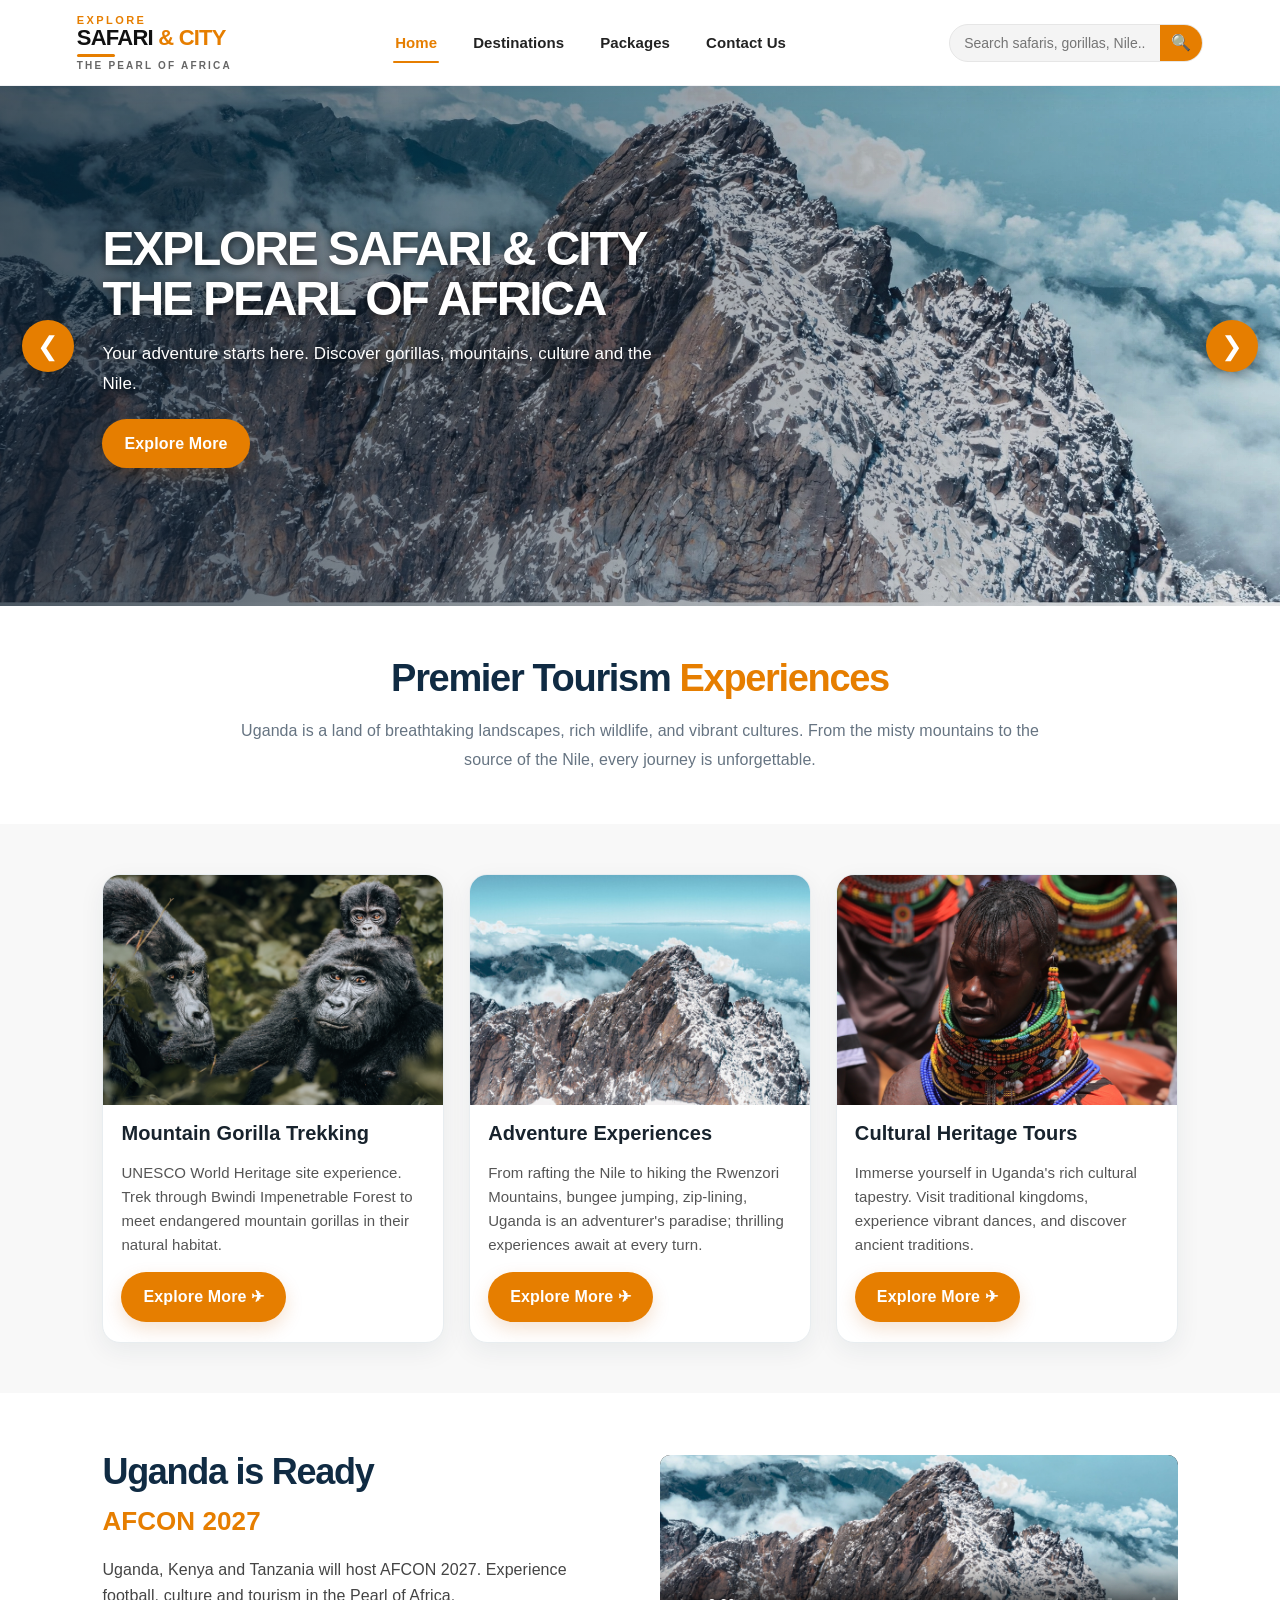
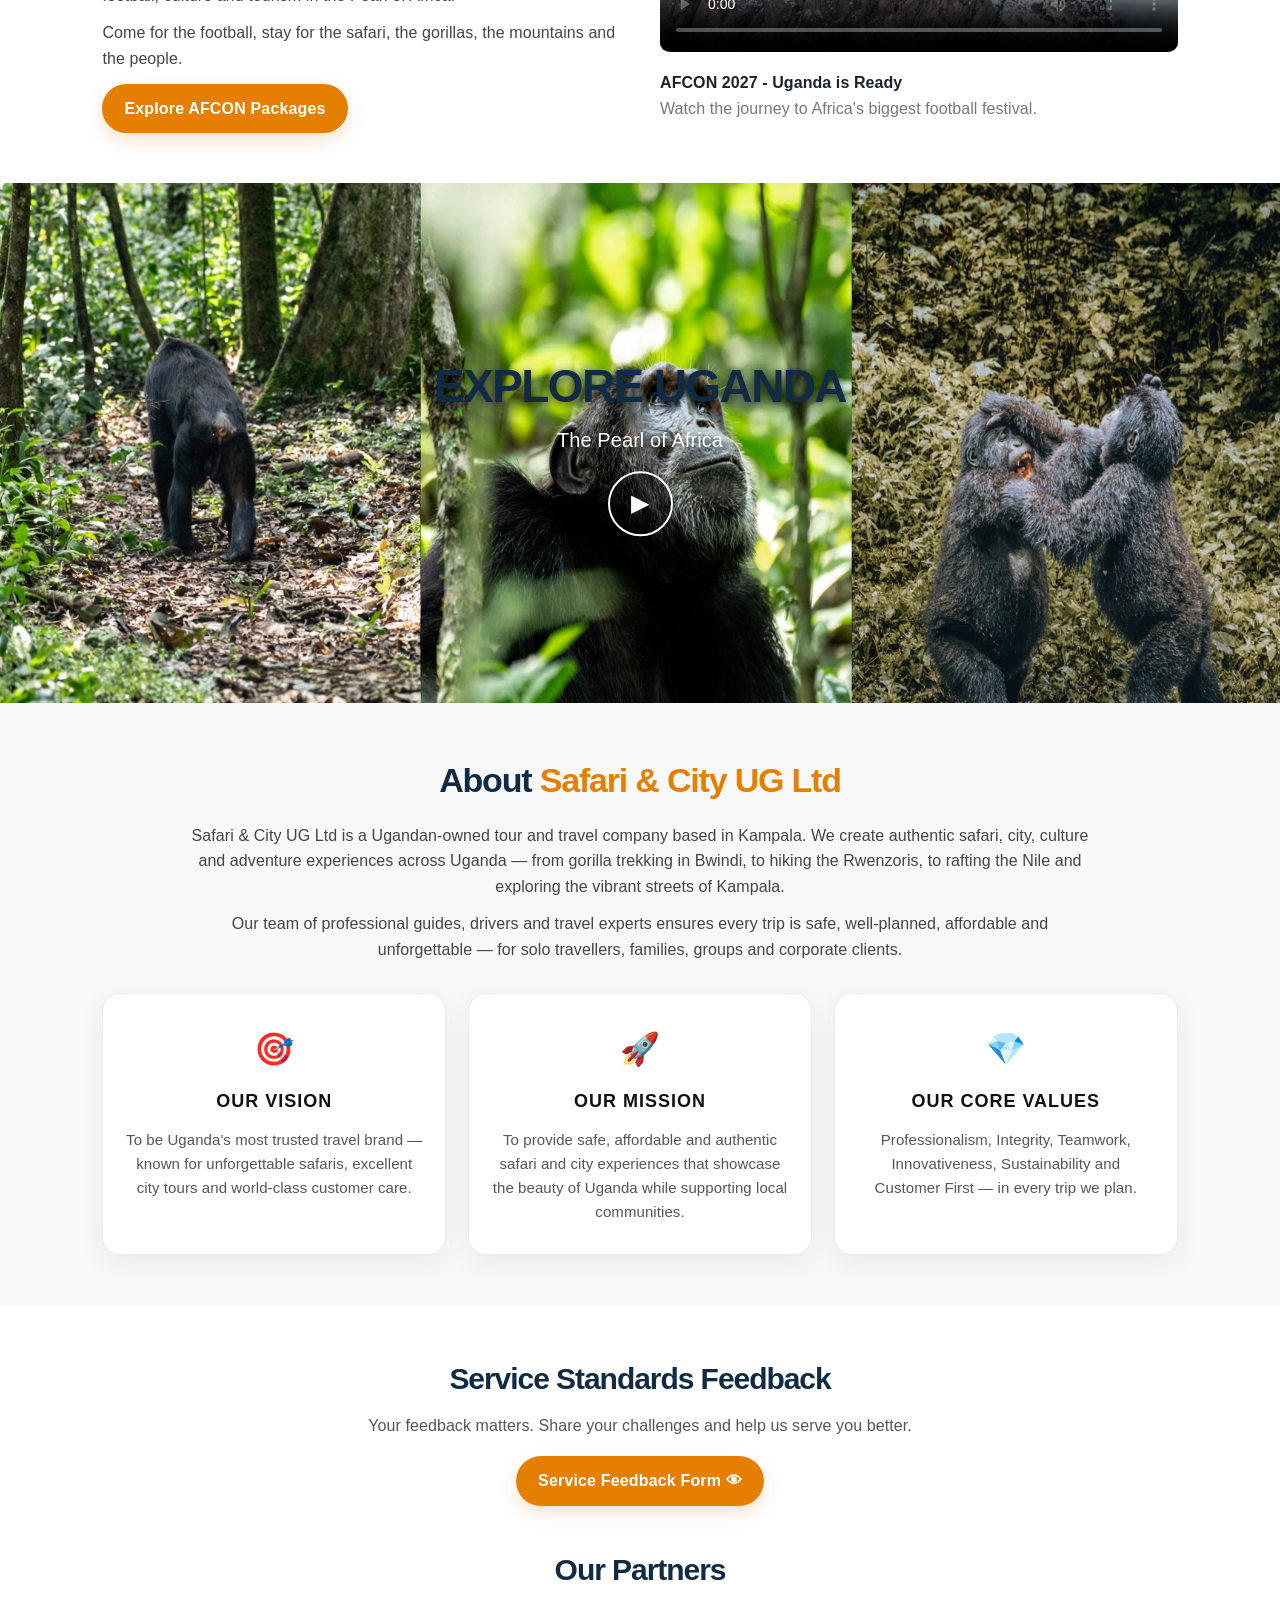
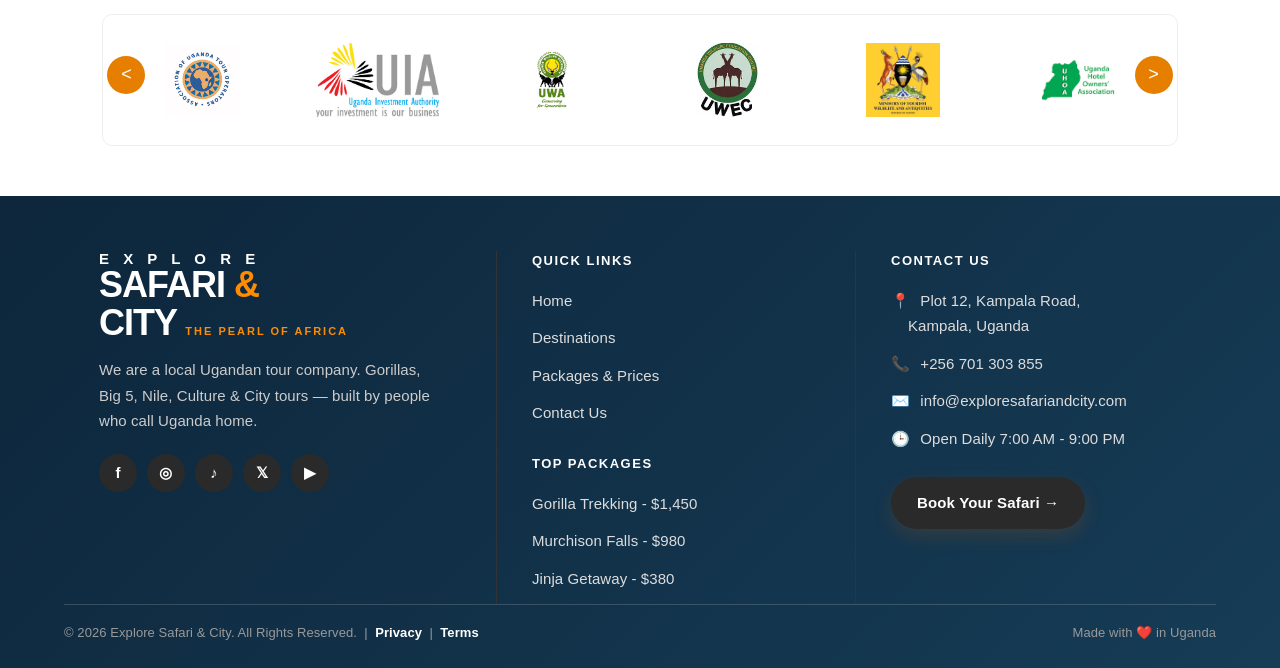
==== commit 96fd7013: "Add files via upload" ====
--- a/index.html
+++ b/index.html
@@ -1,277 +1,439 @@
-<!DOCTYPE html>
-<html lang="en">
-<head>
-  <meta charset="UTF-8">
-  <meta name="viewport" content="width=device-width, initial-scale=1.0">
-  <title>Home - Safari & City Tours | Explore Uganda - The Pearl of Africa</title>
-  <link rel="stylesheet" href="style.css">
-</head>
-<body>
-
-<!-- ===== SECTION 1: HEADER - CORRECTED + PROFESSIONAL ===== -->
-<header>
-  <a href="index.html" class="logo">
-    <span class="logo-small">EXPLORE</span>
-    <span class="logo-main">SAFARI <span class="logo-orange">& CITY</span></span>
-    <span class="logo-line"></span>
-    <span class="logo-sub">THE PEARL OF AFRICA</span>
-  </a>
-
-  <nav>
-    <a href="index.html" class="active">Home</a>
-    <a href="destinations.html">Destinations</a>
-    <a href="packages.html">Packages</a>
-    <a href="contact.html">Contact Us</a>
-  </nav>
-
-  <div class="header-right">
-    <form class="search-bar" action="packages.html" method="get">
-      <input type="text" name="search" placeholder="Search safaris, gorillas, Nile...">
-      <button type="submit">🔍</button>
-    </form>
-    <span class="menu-icon">☰</span>
-  </div>
-</header>
-<!-- ===== END SECTION 1 ===== -->
-
-<!-- ===== SECTION 2: HERO SLIDER - FIXED ===== -->
-<section class="hero">
-  <div class="slide active"><img src="images/slide1.jpg" alt="Rwenzori Mountains"></div>
-  <div class="slide"><img src="images/slide2.jpg" alt="Mountain Gorilla"></div>
-  <div class="slide"><img src="images/slide3.jpg" alt="Source of the Nile"></div>
-
-  <!-- Text is OUTSIDE slides now - 1 block only, JS changes the words -->
-  <div class="hero-text">
-    <h1 id="heroTitle">EXPLORE SAFARI & CITY<br>THE PEARL OF AFRICA</h1>
-    <p id="heroSub">Your adventure starts here. Discover gorillas, mountains, culture and the Nile.</p>
-    <a href="packages.html" class="btn">Explore More</a>
-  </div>
-
-  <button class="prev" id="heroPrev">❮</button>
-  <button class="next" id="heroNext">❯</button>
-</section>
-<!-- ===== END SECTION 2 ===== -->
-
-<!-- ===== SECTION 3: PREMIER TOURISM EXPERIENCES ===== -->
-<section class="premier">
-  <h2>Premier Tourism <span class="orange-title">Experiences</span></h2>
-  <p class="section-sub">Uganda is a land of breathtaking landscapes, rich wildlife, and vibrant cultures. From the misty mountains to the source of the Nile, every journey is unforgettable.</p>
-</section>
-<!-- ===== END SECTION 3 ===== -->
-
-<!-- ===== SECTION 4: 3 EXPERIENCE CARDS - CORRECTED IMAGES ===== -->
-<section class="experiences">
-  <div class="experiences-grid">
-
-    <div class="card">
-      <img src="images/mountain-gorilla-trekking.jpg" alt="Mountain Gorilla Trekking">
-      <h3>Mountain Gorilla Trekking</h3>
-      <p>UNESCO World Heritage site experience. Trek through Bwindi Impenetrable Forest to meet endangered mountain gorillas in their natural habitat.</p>
-      <a href="packages.html" class="btn">Explore More ✈</a>
-    </div>
-
-    <div class="card">
-      <img src="images/adventure-experiences.jpg" alt="Adventure Experiences">
-      <h3>Adventure Experiences</h3>
-      <p>From rafting the Nile to hiking the Rwenzori Mountains, bungee jumping, zip-lining, Uganda is an adventurer's paradise; thrilling experiences await at every turn.</p>
-      <a href="packages.html" class="btn">Explore More ✈</a>
-    </div>
-
-    <div class="card">
-      <img src="images/cultural-heritage-tours.jpg" alt="Cultural Heritage Tours">
-      <h3>Cultural Heritage Tours</h3>
-      <p>Immerse yourself in Uganda's rich cultural tapestry. Visit traditional kingdoms, experience vibrant dances, and discover ancient traditions.</p>
-      <a href="packages.html" class="btn">Explore More ✈</a>
-    </div>
-
-  </div>
-</section>
-<!-- ===== END SECTION 4 ===== -->
-
-<!-- ===== SECTION 5: AFCON 2027 ===== -->
-<section class="afcon">
-  <div class="afcon-left">
-    <h2>Uganda is Ready</h2>
-    <h3>AFCON 2027</h3>
-    <p>Uganda, Kenya and Tanzania will host AFCON 2027. Experience football, culture and tourism in the Pearl of Africa.</p>
-    <p>Come for the football, stay for the safari, the gorillas, the mountains and the people.</p>
-    <a href="packages.html" class="btn">Explore AFCON Packages</a>
-  </div>
-  <div class="afcon-right">
-    <video controls poster="images/slide1.jpg">
-      <source src="videos/afcon.mp4" type="video/mp4">
-      Your browser does not support the video tag.
-    </video>
-    <p class="video-title">AFCON 2027 - Uganda is Ready</p>
-    <p class="video-sub">Watch the journey to Africa's biggest football festival.</p>
-  </div>
-</section>
-<!-- ===== END SECTION 5 ===== -->
-
-<!-- ===== SECTION 6: VIDEO WITH WATERMARK ===== -->
-<section class="video-banner">
-  <div class="video-wrap">
-    <video autoplay muted loop playsinline poster="images/slide2.jpg">
-      <source src="videos/uganda.mp4" type="video/mp4">
-      Your browser does not support the video tag.
-    </video>
-    <div class="video-watermark">
-      <h2>EXPLORE UGANDA</h2>
-      <p>The Pearl of Africa</p>
-      <button class="play-btn">▶</button>
-    </div>
-  </div>
-</section>
-<!-- ===== END SECTION 6 ===== -->
-
-<!-- ===== SECTION 7: ABOUT SAFARI & CITY UG LTD - CORRECTED ===== -->
-<section class="about-utb">
-  <h2>About <span class="orange-title">Safari & City UG Ltd</span></h2>
-  <p>Safari & City UG Ltd is a Ugandan-owned tour and travel company based in Kampala. We create authentic safari, city, culture and adventure experiences across Uganda — from gorilla trekking in Bwindi, to hiking the Rwenzoris, to rafting the Nile and exploring the vibrant streets of Kampala.</p>
-  <p style="margin-top:12px;">Our team of professional guides, drivers and travel experts ensures every trip is safe, well-planned, affordable and unforgettable — for solo travellers, families, groups and corporate clients.</p>
-
-  <div class="about-grid">
-    <div class="about-box">
-      <div class="about-icon">🎯</div>
-      <h3>OUR VISION</h3>
-      <p>To be Uganda's most trusted travel brand — known for unforgettable safaris, excellent city tours and world-class customer care.</p>
-    </div>
-
-    <div class="about-box">
-      <div class="about-icon">🚀</div>
-      <h3>OUR MISSION</h3>
-      <p>To provide safe, affordable and authentic safari and city experiences that showcase the beauty of Uganda while supporting local communities.</p>
-    </div>
-
-    <div class="about-box">
-      <div class="about-icon">💎</div>
-      <h3>OUR CORE VALUES</h3>
-      <p>Professionalism, Integrity, Teamwork, Innovativeness, Sustainability and Customer First — in every trip we plan.</p>
-    </div>
-  </div>
-</section>
-<!-- ===== END SECTION 7 ===== -->
-
-<!-- ===== SECTION 8: SERVICE STANDARDS FEEDBACK + OUR PARTNERS ===== -->
-<section class="feedback-partners">
-  <div class="feedback">
-    <h2>Service Standards Feedback</h2>
-    <p>Your feedback matters. Share your challenges and help us serve you better.</p>
-    <a href="contact.html" class="btn btn-orange">Service Feedback Form 👁</a>
-  </div>
-
-  <div class="partners">
-  <h2>Our Partners</h2>
-  <div class="partners-wrap">
-    <button class="prev" type="button">&lt;</button>
-    <div class="partners-grid">
-      <img src="images/partner-auto.jpg" alt="Association of Uganda Tour Operators">
-      <img src="images/partner-uia.jpg" alt="Uganda Investment Authority - UIA">
-      <img src="images/partner-uwa.jpg" alt="Uganda Wildlife Authority - UWA">
-      <img src="images/partner-uwec.jpg" alt="Uganda Wildlife Conservation Education Centre - UWEC">
-      <img src="images/partner-ministry-tourism.jpg" alt="Ministry of Tourism">
-      <img src="images/partner-uhoa.jpg" alt="Uganda Hotel Owners Association - UHOA">
-    </div>
-    <button class="next" type="button">&gt;</button>
-  </div>
-</div>
-</section>
-<!-- ===== END SECTION 8 ===== -->
-
-<!-- ===== FOOTER - NEW DESIGN LIKE SCREENSHOT ===== -->
-<footer class="site-footer-new">
-  <div class="footer-grid-new">
-
-    <!-- COL 1 -->
-    <div class="footer-col-new">
-      <a href="index.html" class="footer-logo-new">
-        <span class="explore-small">E X P L O R E</span>
-        <span class="safari-big">SAFARI <span>&</span></span>
-        <span class="safari-big">CITY <span class="pearl-inline">THE PEARL OF AFRICA</span></span>
-      </a>
-      <p class="footer-about-new">We are a local Ugandan tour company. Gorillas, Big 5, Nile, Culture & City tours — built by people who call Uganda home.</p>
-      <div class="footer-social-new">
-        <a href="#" aria-label="Facebook">f</a>
-        <a href="#" aria-label="Instagram">◎</a>
-        <a href="#" aria-label="TikTok">♪</a>
-        <a href="#" aria-label="X">𝕏</a>
-        <a href="#" aria-label="YouTube">▶</a>
-      </div>
-    </div>
-
-    <!-- COL 2 -->
-    <div class="footer-col-new footer-middle-new">
-      <h4>QUICK LINKS</h4>
-      <ul>
-        <li><a href="index.html">Home</a></li>
-        <li><a href="destinations.html">Destinations</a></li>
-        <li><a href="packages.html">Packages & Prices</a></li>
-        <li><a href="contact.html">Contact Us</a></li>
-      </ul>
-
-      <h4 class="footer-h4-space">TOP PACKAGES</h4>
-      <ul>
-        <li><a href="packages.html">Gorilla Trekking - $1,450</a></li>
-        <li><a href="packages.html">Murchison Falls - $980</a></li>
-        <li><a href="packages.html">Jinja Getaway - $380</a></li>
-      </ul>
-    </div>
-
-    <!-- COL 3 -->
-    <div class="footer-col-new">
-      <h4>CONTACT US</h4>
-      <p class="contact-line"><span>📍</span> Plot 12, Kampala Road,<br>&nbsp;&nbsp;&nbsp;&nbsp;Kampala, Uganda</p>
-      <p class="contact-line"><span>📞</span> <a href="tel:+256701303855">+256 701 303 855</a></p>
-      <p class="contact-line"><span>✉️</span> <a href="mailto:info@exploresafariandcity.com">info@exploresafariandcity.com</a></p>
-      <p class="contact-line"><span>🕒</span> Open Daily 7:00 AM - 9:00 PM</p>
-
-      <a href="https://wa.me/256701303855?text=Hello!%20I%20want%20to%20book%20my%20safari" target="_blank" class="btn-book-safari">Book Your Safari →</a>
-    </div>
-
-  </div>
-
-  <div class="footer-bottom-new">
-    <p>© 2026 Explore Safari & City. All Rights Reserved. &nbsp;|&nbsp; <a href="#">Privacy</a> &nbsp;|&nbsp; <a href="#">Terms</a></p>
-    <p>Made with ❤️ in Uganda</p>
-  </div>
-</footer>
-<!-- ===== END SECTION 9 ===== -->
-
-<script>
-const slides = document.querySelectorAll('.hero .slide');
-const titles = [
-  {h:"EXPLORE SAFARI & CITY<br>THE PEARL OF AFRICA", p:"Your adventure starts here. Discover gorillas, mountains, culture and the Nile."},
-  {h:"THE PRIMATE CAPITAL<br>OF THE WORLD", p:"Meet endangered mountain gorillas in Bwindi Impenetrable Forest."},
-  {h:"THE SOURCE OF<br>THE NILE", p:"Rafting, culture and adventure await at every turn."}
-];
-let idx = 0, timer;
-function show(n){
-  if(n>=slides.length) idx=0; else if(n<0) idx=slides.length-1; else idx=n;
-  slides.forEach((s,i)=> s.style.display = (i===idx) ? 'block' : 'none');
-  document.getElementById('heroTitle').innerHTML = titles[idx].h;
-  document.getElementById('heroSub').textContent = titles[idx].p;
-}
-function start(){ clearInterval(timer); timer=setInterval(()=>show(idx+1),4000); }
-document.getElementById('heroNext').addEventListener('click', ()=>{ show(idx+1); start(); });
-document.getElementById('heroPrev').addEventListener('click', ()=>{ show(idx-1); start(); });
-show(0); start();
-document.querySelector('.menu-icon').addEventListener('click', ()=>{ document.querySelector('nav').classList.toggle('show'); });
-</script>
-<script>
-  const partnersGrid = document.querySelector('.partners-wrap .partners-grid');
-  const partnersPrev = document.querySelector('.partners-wrap .prev');
-  const partnersNext = document.querySelector('.partners-wrap .next');
-
-  if (partnersGrid && partnersNext) {
-    partnersNext.addEventListener('click', () => {
-      partnersGrid.scrollBy({ left: 140, behavior: 'smooth' });
-    });
-  }
-  if (partnersGrid && partnersPrev) {
-    partnersPrev.addEventListener('click', () => {
-      partnersGrid.scrollBy({ left: -140, behavior: 'smooth' });
-    });
-  }
-</script>
-</body>
-</html>+<!DOCTYPE html>
+<!DOCTYPE html>
+<html lang="en">
+ <head>
+  <meta charset="utf-8"/>
+  <meta content="width=device-width, initial-scale=1.0" name="viewport"/>
+  <title>
+   Home - Safari &amp; City Tours | Explore Uganda - The Pearl of Africa
+  </title>
+  <link href="style.css" rel="stylesheet"/>
+   <link href="premium.css" rel="stylesheet"/>
+</head>
+ <body>
+  <!-- ===== SECTION 1: HEADER - CORRECTED + PROFESSIONAL ===== -->
+  <header>
+   <a class="logo" href="index.html">
+    <span class="logo-small">
+     EXPLORE
+    </span>
+    <span class="logo-main">
+     SAFARI
+     <span class="logo-orange">
+      &amp; CITY
+     </span>
+    </span>
+    <span class="logo-line">
+    </span>
+    <span class="logo-sub">
+     THE PEARL OF AFRICA
+    </span>
+   </a>
+   <nav>
+    <a class="active" href="index.html">
+     Home
+    </a>
+    <a href="destinations.html">
+     Destinations
+    </a>
+    <a href="packages.html">
+     Packages
+    </a>
+    <a href="contact.html">
+     Contact Us
+    </a>
+   </nav>
+   <div class="header-right">
+    <form action="packages.html" class="search-bar" method="get">
+     <input aria-label="Search tour packages" name="search" placeholder="Search safaris, gorillas, Nile..." type="text"/>
+     <button type="submit">
+      🔍
+     </button>
+    </form>
+    <button aria-expanded="false" aria-label="Toggle navigation" class="menu-icon" type="button">
+     ☰
+    </button>
+   </div>
+  </header>
+  <!-- ===== END SECTION 1 ===== -->
+  <!-- ===== SECTION 2: HERO SLIDER - FIXED ===== -->
+  <section class="hero">
+   <div class="slide active">
+    <img alt="Rwenzori Mountains" src="images/slide1.jpg"/>
+   </div>
+   <div class="slide">
+    <img alt="Mountain Gorilla" src="images/slide2.jpg"/>
+   </div>
+   <div class="slide">
+    <img alt="Source of the Nile" src="images/slide3.jpg"/>
+   </div>
+   <!-- Text is OUTSIDE slides now - 1 block only, JS changes the words -->
+   <div class="hero-text">
+    <h1 id="heroTitle">
+     EXPLORE SAFARI &amp; CITY
+     <br/>
+     THE PEARL OF AFRICA
+    </h1>
+    <p id="heroSub">
+     Your adventure starts here. Discover gorillas, mountains, culture and the Nile.
+    </p>
+    <a class="btn" href="packages.html">
+     Explore More
+    </a>
+   </div>
+   <button class="prev" id="heroPrev">
+    ❮
+   </button>
+   <button class="next" id="heroNext">
+    ❯
+   </button>
+  </section>
+  <!-- ===== END SECTION 2 ===== -->
+  <!-- ===== SECTION 3: PREMIER TOURISM EXPERIENCES ===== -->
+  <section class="premier">
+   <h2>
+    Premier Tourism
+    <span class="orange-title">
+     Experiences
+    </span>
+   </h2>
+   <p class="section-sub">
+    Uganda is a land of breathtaking landscapes, rich wildlife, and vibrant cultures. From the misty mountains to the source of the Nile, every journey is unforgettable.
+   </p>
+  </section>
+  <!-- ===== END SECTION 3 ===== -->
+  <!-- ===== SECTION 4: 3 EXPERIENCE CARDS - CORRECTED IMAGES ===== -->
+  <section class="experiences">
+   <div class="experiences-grid">
+    <div class="card">
+     <img alt="Mountain Gorilla Trekking" src="images/mountain-gorilla-trekking.jpg"/>
+     <h3>
+      Mountain Gorilla Trekking
+     </h3>
+     <p>
+      UNESCO World Heritage site experience. Trek through Bwindi Impenetrable Forest to meet endangered mountain gorillas in their natural habitat.
+     </p>
+     <a class="btn" href="packages.html">
+      Explore More ✈
+     </a>
+    </div>
+    <div class="card">
+     <img alt="Adventure Experiences" src="images/adventure-experiences.jpg"/>
+     <h3>
+      Adventure Experiences
+     </h3>
+     <p>
+      From rafting the Nile to hiking the Rwenzori Mountains, bungee jumping, zip-lining, Uganda is an adventurer's paradise; thrilling experiences await at every turn.
+     </p>
+     <a class="btn" href="packages.html">
+      Explore More ✈
+     </a>
+    </div>
+    <div class="card">
+     <img alt="Cultural Heritage Tours" src="images/cultural-heritage-tours.jpg"/>
+     <h3>
+      Cultural Heritage Tours
+     </h3>
+     <p>
+      Immerse yourself in Uganda's rich cultural tapestry. Visit traditional kingdoms, experience vibrant dances, and discover ancient traditions.
+     </p>
+     <a class="btn" href="packages.html">
+      Explore More ✈
+     </a>
+    </div>
+   </div>
+  </section>
+  <!-- ===== END SECTION 4 ===== -->
+  <!-- ===== SECTION 5: AFCON 2027 ===== -->
+  <section class="afcon">
+   <div class="afcon-left">
+    <h2>
+     Uganda is Ready
+    </h2>
+    <h3>
+     AFCON 2027
+    </h3>
+    <p>
+     Uganda, Kenya and Tanzania will host AFCON 2027. Experience football, culture and tourism in the Pearl of Africa.
+    </p>
+    <p>
+     Come for the football, stay for the safari, the gorillas, the mountains and the people.
+    </p>
+    <a class="btn" href="packages.html">
+     Explore AFCON Packages
+    </a>
+   </div>
+   <div class="afcon-right">
+    <video controls="" poster="images/slide1.jpg">
+     <source src="videos/afcon.mp4" type="video/mp4"/>
+     Your browser does not support the video tag.
+    </video>
+    <p class="video-title">
+     AFCON 2027 - Uganda is Ready
+    </p>
+    <p class="video-sub">
+     Watch the journey to Africa's biggest football festival.
+    </p>
+   </div>
+  </section>
+  <!-- ===== END SECTION 5 ===== -->
+  <!-- ===== SECTION 6: VIDEO WITH WATERMARK ===== -->
+  <section class="video-banner">
+   <div class="video-wrap">
+    <video autoplay="" loop="" muted="" playsinline="" poster="images/slide2.jpg">
+     <source src="videos/uganda.mp4" type="video/mp4"/>
+     Your browser does not support the video tag.
+    </video>
+    <div class="video-watermark">
+     <h2>
+      EXPLORE UGANDA
+     </h2>
+     <p>
+      The Pearl of Africa
+     </p>
+     <button class="play-btn">
+      ▶
+     </button>
+    </div>
+   </div>
+  </section>
+  <!-- ===== END SECTION 6 ===== -->
+  <!-- ===== SECTION 7: ABOUT SAFARI & CITY UG LTD - CORRECTED ===== -->
+  <section class="about-utb">
+   <h2>
+    About
+    <span class="orange-title">
+     Safari &amp; City UG Ltd
+    </span>
+   </h2>
+   <p>
+    Safari &amp; City UG Ltd is a Ugandan-owned tour and travel company based in Kampala. We create authentic safari, city, culture and adventure experiences across Uganda &mdash; from gorilla trekking in Bwindi, to hiking the Rwenzoris, to rafting the Nile and exploring the vibrant streets of Kampala.
+   </p>
+   <p style="margin-top:12px;">
+    Our team of professional guides, drivers and travel experts ensures every trip is safe, well-planned, affordable and unforgettable &mdash; for solo travellers, families, groups and corporate clients.
+   </p>
+   <div class="about-grid">
+    <div class="about-box">
+     <div class="about-icon">
+      🎯
+     </div>
+     <h3>
+      OUR VISION
+     </h3>
+     <p>
+      To be Uganda's most trusted travel brand &mdash; known for unforgettable safaris, excellent city tours and world-class customer care.
+     </p>
+    </div>
+    <div class="about-box">
+     <div class="about-icon">
+      🚀
+     </div>
+     <h3>
+      OUR MISSION
+     </h3>
+     <p>
+      To provide safe, affordable and authentic safari and city experiences that showcase the beauty of Uganda while supporting local communities.
+     </p>
+    </div>
+    <div class="about-box">
+     <div class="about-icon">
+      💎
+     </div>
+     <h3>
+      OUR CORE VALUES
+     </h3>
+     <p>
+      Professionalism, Integrity, Teamwork, Innovativeness, Sustainability and Customer First &mdash; in every trip we plan.
+     </p>
+    </div>
+   </div>
+  </section>
+  <!-- ===== END SECTION 7 ===== -->
+  <!-- ===== SECTION 8: SERVICE STANDARDS FEEDBACK + OUR PARTNERS ===== -->
+  <section class="feedback-partners">
+   <div class="feedback">
+    <h2>
+     Service Standards Feedback
+    </h2>
+    <p>
+     Your feedback matters. Share your challenges and help us serve you better.
+    </p>
+    <a class="btn btn-orange" href="contact.html">
+     Service Feedback Form 👁
+    </a>
+   </div>
+   <div class="partners">
+    <h2>
+     Our Partners
+    </h2>
+    <div class="partners-wrap">
+     <button class="prev" type="button">
+      &lt;
+     </button>
+     <div class="partners-grid">
+      <img alt="Association of Uganda Tour Operators" src="images/partner-auto.jpg"/>
+      <img alt="Uganda Investment Authority - UIA" src="images/partner-uia.jpg"/>
+      <img alt="Uganda Wildlife Authority - UWA" src="images/partner-uwa.jpg"/>
+      <img alt="Uganda Wildlife Conservation Education Centre - UWEC" src="images/partner-uwec.jpg"/>
+      <img alt="Ministry of Tourism" src="images/partner-ministry-tourism.jpg"/>
+      <img alt="Uganda Hotel Owners Association - UHOA" src="images/partner-uhoa.jpg"/>
+     </div>
+     <button class="next" type="button">
+      &gt;
+     </button>
+    </div>
+   </div>
+  </section>
+  <!-- ===== END SECTION 8 ===== -->
+  <!-- ===== FOOTER - NEW DESIGN LIKE SCREENSHOT ===== -->
+  <footer class="site-footer-new">
+   <div class="footer-grid-new">
+    <!-- COL 1 -->
+    <div class="footer-col-new">
+     <a class="footer-logo-new" href="index.html">
+      <span class="explore-small">
+       E X P L O R E
+      </span>
+      <span class="safari-big">
+       SAFARI
+       <span>
+        &amp;
+       </span>
+      </span>
+      <span class="safari-big">
+       CITY
+       <span class="pearl-inline">
+        THE PEARL OF AFRICA
+       </span>
+      </span>
+     </a>
+     <p class="footer-about-new">
+      We are a local Ugandan tour company. Gorillas, Big 5, Nile, Culture &amp; City tours &mdash; built by people who call Uganda home.
+     </p>
+     <div class="footer-social-new">
+      <a aria-label="Facebook" href="#">
+       f
+      </a>
+      <a aria-label="Instagram" href="#">
+       ◎
+      </a>
+      <a aria-label="TikTok" href="#">
+       &sung;
+      </a>
+      <a aria-label="X" href="#">
+       &Xopf;
+      </a>
+      <a aria-label="YouTube" href="#">
+       ▶
+      </a>
+     </div>
+    </div>
+    <!-- COL 2 -->
+    <div class="footer-col-new footer-middle-new">
+     <h4>
+      QUICK LINKS
+     </h4>
+     <ul>
+      <li>
+       <a href="index.html">
+        Home
+       </a>
+      </li>
+      <li>
+       <a href="destinations.html">
+        Destinations
+       </a>
+      </li>
+      <li>
+       <a href="packages.html">
+        Packages &amp; Prices
+       </a>
+      </li>
+      <li>
+       <a href="contact.html">
+        Contact Us
+       </a>
+      </li>
+     </ul>
+     <h4 class="footer-h4-space">
+      TOP PACKAGES
+     </h4>
+     <ul>
+      <li>
+       <a href="packages.html">
+        Gorilla Trekking - $1,450
+       </a>
+      </li>
+      <li>
+       <a href="packages.html">
+        Murchison Falls - $980
+       </a>
+      </li>
+      <li>
+       <a href="packages.html">
+        Jinja Getaway - $380
+       </a>
+      </li>
+     </ul>
+    </div>
+    <!-- COL 3 -->
+    <div class="footer-col-new">
+     <h4>
+      CONTACT US
+     </h4>
+     <p class="contact-line">
+      <span>
+       📍
+      </span>
+      Plot 12, Kampala Road,
+      <br/>
+      &nbsp;&nbsp;&nbsp;&nbsp;Kampala, Uganda
+     </p>
+     <p class="contact-line">
+      <span>
+       📞
+      </span>
+      <a href="tel:+256701303855">
+       +256 701 303 855
+      </a>
+     </p>
+     <p class="contact-line">
+      <span>
+       ✉️
+      </span>
+      <a href="mailto:info@exploresafariandcity.com">
+       info@exploresafariandcity.com
+      </a>
+     </p>
+     <p class="contact-line">
+      <span>
+       🕒
+      </span>
+      Open Daily 7:00 AM - 9:00 PM
+     </p>
+     <a class="btn-book-safari" href="https://wa.me/256701303855?text=Hello!%20I%20want%20to%20book%20my%20safari" target="_blank">
+      Book Your Safari &rarr;
+     </a>
+    </div>
+   </div>
+   <div class="footer-bottom-new">
+    <p>
+     &copy; 2026 Explore Safari &amp; City. All Rights Reserved. &nbsp;|&nbsp;
+     <a href="contact.html">
+      Privacy
+     </a>
+     &nbsp;|&nbsp;
+     <a href="contact.html">
+      Terms
+     </a>
+    </p>
+    <p>
+     Made with ❤️ in Uganda
+    </p>
+   </div>
+  </footer>
+  <!-- ===== END SECTION 9 ===== -->
+  <script defer="True" src="script.js">
+  </script>
+ </body>
+</html>
--- a/style.css
+++ b/style.css
@@ -1,533 +1,2416 @@
-/* ===== GENERAL ===== */
-*{margin:0;padding:0;box-sizing:border-box}
-body{font-family:Arial,Helvetica,sans-serif;color:#222;line-height:1.6;background:#fff}
-img{max-width:100%;display:block}
-a{text-decoration:none;color:inherit}
-section{padding:50px 8%}
-
-/* ===== HEADER ===== */
-header{background:#fff;display:flex;justify-content:space-between;align-items:center;gap:30px;padding:14px 6%;position:sticky;top:0;z-index:100;box-shadow:0 2px 10px rgba(0,0,0,.08)}
-.logo{display:flex;flex-direction:column;line-height:1.1;flex-shrink:0}
-.logo-small{font-size:11px;letter-spacing:4px;font-weight:800;color:#e67e00}
-.logo-main{font-size:22px;font-weight:900;letter-spacing:.5px;color:#111}
-.logo-orange{color:#e67e00}
-.logo-line{width:38px;height:3px;background:#e67e00;border-radius:2px;margin:4px 0 3px}
-.logo-sub{font-size:10px;letter-spacing:2.5px;font-weight:700;color:#666}
-nav{display:flex;gap:32px;align-items:center}
-nav a{font-weight:600;font-size:15px;color:#222;white-space:nowrap;padding:6px 2px;position:relative}
-nav a:hover,nav a.active{color:#e67e00}
-nav a.active::after{content:"";position:absolute;left:0;bottom:-2px;width:100%;height:2px;background:#e67e00;border-radius:2px}
-.header-right{display:flex;align-items:center;gap:14px}
-.search-bar{display:flex;align-items:center;background:#f4f4f4;border:1px solid #e6e6e6;border-radius:25px;overflow:hidden;height:38px}
-.search-bar input{border:none;outline:none;background:transparent;padding:0 14px;font-size:14px;width:210px;color:#222}
-.search-bar button{border:none;background:#e67e00;color:#fff;width:42px;height:100%;cursor:pointer;font-size:16px}
-.search-bar button:hover{background:#c96a00}
-.menu-icon{font-size:22px;cursor:pointer;display:none}
-
-/* ===== HERO SLIDER ===== */
-.hero,.slider{position:relative;width:100%;height:520px;overflow:hidden;padding:0;background:#000}
-.slide{position:absolute;top:0;left:0;width:100%;height:100%;display:none}
-.slide:first-child{display:block}
-.slide img{width:100%;height:100%;object-fit:cover}
-.hero-text,.slider-text{position:absolute;top:50%;left:8%;transform:translateY(-50%);color:#fff;max-width:600px;z-index:5}
-.hero-text h1,.slider-text h1{font-size:48px;line-height:1.1;text-shadow:0 2px 10px rgba(0,0,0,.7)}
-.hero-text p,.slider-text p{margin:15px 0 20px;font-size:17px;text-shadow:0 2px 8px rgba(0,0,0,.7)}
-.hero .prev,.hero .next{position:absolute;top:50%;transform:translateY(-50%);z-index:10}
-.hero .prev{left:15px}.hero .next{right:15px}
-
-/* ===== BUTTONS ===== */
-.btn,.btn-orange{display:inline-block;background:#e67e00;color:#fff;padding:12px 22px;border-radius:6px;font-weight:bold;border:none;cursor:pointer}
-.btn:hover,.btn-orange:hover{background:#c96a00}
-
-/* ===== PREMIER ===== */
-.premier{text-align:center;background:#fff}
-.premier h2{font-size:38px;line-height:1.2}
-.orange-title{color:#e67e00}
-.section-sub{max-width:800px;margin:15px auto 0;color:#555;font-size:16px}
-
-/* ===== 3 CARDS HOME ===== */
-.experiences{background:#f8f8f8}
-.experiences-grid{display:grid;grid-template-columns:repeat(3,1fr);gap:25px;align-items:stretch}
-.card{background:#fff;border-radius:10px;overflow:hidden;box-shadow:0 4px 14px rgba(0,0,0,.08);text-align:left;display:flex;flex-direction:column;height:100%}
-.card img{width:100%;height:230px;object-fit:cover}
-.card h3{font-size:20px;line-height:1.3;padding:15px 18px 5px;min-height:56px;display:flex;align-items:flex-start}
-.card p{padding:0 18px 15px;color:#555;font-size:15px;flex:1}
-.card .btn{margin:0 18px 20px;align-self:flex-start;margin-top:auto}
-
-/* ===== AFCON ===== */
-.afcon{display:grid;grid-template-columns:1fr 1fr;gap:40px;align-items:center;background:#fff}
-.afcon-left h2{font-size:36px}
-.afcon-left h3{font-size:26px;color:#e67e00;margin-bottom:15px}
-.afcon-left p{color:#444;margin-bottom:12px}
-.afcon-right video{width:100%;border-radius:10px;background:#000}
-.video-title{font-weight:bold;margin-top:10px}
-.video-sub{color:#777}
-
-/* ===== VIDEO WITH WATERMARK ===== */
-.video-banner{padding:0}
-.video-wrap{position:relative;width:100%;height:520px;overflow:hidden}
-.video-wrap video{width:100%;height:100%;object-fit:cover}
-.video-watermark{position:absolute;top:50%;left:50%;transform:translate(-50%,-50%);text-align:center;color:#fff;z-index:2;width:100%}
-.video-watermark h2{font-size:46px;text-shadow:0 2px 10px rgba(0,0,0,.6)}
-.video-watermark p{font-size:20px;text-shadow:0 2px 8px rgba(0,0,0,.6)}
-.play-btn{margin-top:15px;width:65px;height:65px;border-radius:50%;border:2px solid #fff;background:rgba(0,0,0,.35);color:#fff;font-size:24px;cursor:pointer}
-
-/* ===== DESTINATIONS VIDEO HERO ===== */
-.video-hero-wrap{position:relative;height:520px;overflow:hidden;background:#000}
-.video-hero-wrap video{width:100%;height:100%;object-fit:cover;display:block}
-.video-watermark-light{position:absolute;left:30px;bottom:30px;color:#fff;text-shadow:0 2px 10px rgba(0,0,0,.6);line-height:1}
-.wm-small{display:block;font-size:14px;letter-spacing:5px;font-weight:700}
-.wm-big{display:block;font-size:52px;font-weight:900;letter-spacing:2px}
-.wm-sub{display:block;font-size:12px;letter-spacing:3px}
-.sound-btn{position:absolute;right:20px;bottom:20px;background:rgba(0,0,0,.6);color:#fff;border:0;width:46px;height:46px;border-radius:50%;font-size:20px;cursor:pointer}
-
-/* ===== WHERE TO GO - MOSAIC - FIXED 280px SAME HEIGHT ===== */
-.where-to-go{padding:0 0 5px;background:#fff}
-.where-head{text-align:center;padding:28px 10px 18px}
-.where-head span{color:#ff8c00;font-size:11px;font-weight:800;letter-spacing:1.5px;text-transform:uppercase}
-.where-head h2{font-size:22px;margin:4px 0 0;color:#111;font-weight:800}
-.dest-row{display:flex;gap:6px;margin-bottom:6px}
-.dest-row .dest-card{flex:1}
-.dest-card{position:relative;display:block;overflow:hidden;height:280px;text-decoration:none}
-.dest-card img{width:100%;height:100%;object-fit:cover;transition:transform .5s ease}
-.dest-card:hover img{transform:scale(1.06)}
-.dest-card::after{content:"";position:absolute;inset:0;background:rgba(0,0,0,.28)}
-.dest-label{position:absolute;inset:0;display:flex;align-items:center;justify-content:center;z-index:2}
-.dest-label span{color:#fff;font-weight:800;font-size:13px;letter-spacing:1px;border-bottom:2px solid #fff;padding-bottom:4px;text-transform:uppercase}
-
-/* ===== ABOUT ===== */
-.about-utb{text-align:center;background:#f8f8f8}
-.about-utb h2{font-size:34px;margin-bottom:15px}
-.about-utb>p{max-width:900px;margin:0 auto;color:#444}
-.about-grid{display:grid;grid-template-columns:repeat(3,1fr);gap:22px;margin-top:30px;align-items:stretch}
-.about-box{background:#fff;color:#222;padding:30px 22px;border-radius:12px;border:1px solid #eee;box-shadow:0 4px 16px rgba(0,0,0,.07);border-top:4px solid #e67e00;text-align:center;display:flex;flex-direction:column;height:100%}
-.about-icon{font-size:32px;margin-bottom:12px}
-.about-box h3{letter-spacing:1px;font-size:18px;color:#111;min-height:24px}
-.about-box p{color:#555;font-size:15px;margin-top:12px;line-height:1.6;flex:1}
-
-/* ===== FEEDBACK + PARTNERS ===== */
-.feedback-partners{background:#fff;text-align:center}
-.feedback h2{font-size:30px}
-.feedback p{color:#555;margin:10px 0 18px}
-.partners{margin-top:40px;position:relative}
-.partners h2{font-size:30px;margin-bottom:20px}
-.partners-grid{display:grid;grid-template-columns:repeat(6,1fr);gap:18px;align-items:center;background:#fff;padding:20px;border-radius:10px;border:1px solid #eee}
-.partners-grid img{width:100%;height:90px;object-fit:contain;background:#fff;padding:8px}
-.prev,.next{position:absolute;top:55%;background:#e67e00;color:#fff;border:none;width:38px;height:38px;border-radius:50%;cursor:pointer;font-size:18px}
-.partners .prev{left:5px}.partners .next{right:5px}
-
-/* ===== POPULAR EXPERIENCES ===== */
-.popular-experiences{padding:55px 8% 60px;background:#fff;text-align:center}
-.popular-experiences h2{font-size:34px;font-weight:800;color:#111;margin-bottom:35px}
-.pin-icon{color:#e67e00;font-size:28px}
-.popular-grid{display:grid;grid-template-columns:repeat(3,1fr);gap:35px;text-align:center;align-items:stretch}
-.popular-card{background:#fff;display:flex;flex-direction:column;align-items:center;height:100%}
-.popular-card img{width:100%;height:250px;object-fit:cover}
-.popular-card h3{font-size:21px;font-weight:800;color:#333;margin:22px 0 10px;line-height:1.3}
-.popular-card p{color:#888;font-size:14.5px;line-height:1.7;padding:0 8px;flex:1}
-.btn-popular{display:inline-block;margin-top:22px;background:#e67e00;color:#fff;font-weight:700;font-size:14px;padding:13px 28px;border-radius:25px}
-.btn-popular:hover{background:#c96a00}
-.popular-row-2{padding-top:0}
-
-/* ===== UGANDA MAP ===== */
-.uganda-map{padding:0;margin:0;width:100%;background:#fff;line-height:0}
-.uganda-map img{width:100%;height:auto;display:block;object-fit:contain}
-
-/* ===== TRAVEL ARTICLES - FIXED ===== */
-.travel-articles{padding:55px 8% 65px;background:#fff}
-.articles-head{display:flex;align-items:center;gap:12px;margin-bottom:30px;flex-wrap:wrap;justify-content:space-between}
-.articles-head h2{font-size:26px;font-weight:400;color:#222}
-.bulb-icon{color:#e67e00;font-size:22px}
-.read-all{color:#e67e00;font-size:14px;font-weight:500}
-.articles-grid{display:grid;grid-template-columns:repeat(3,1fr);gap:35px;align-items:start;text-align:left}
-.article-card img{width:100%;height:250px;object-fit:cover;display:block;margin-bottom:18px;border-radius:8px;background:#eee}
-.article-date{display:block;color:#e67e00;font-size:13px;font-weight:500;margin-bottom:10px}
-.article-card h3{font-size:15px;font-weight:800;color:#222;line-height:1.5;text-transform:uppercase;margin-bottom:14px}
-.article-card p{color:#777;font-size:14px;line-height:1.7;margin-bottom:18px}
-.read-more{color:#e67e00;font-size:13px;font-weight:500}
-.read-more span{font-weight:700;margin-left:4px}
-.articles-row-2{padding-top:0}
-
-/* ===== PLANNING ===== */
-.planning-trip{padding:55px 8% 65px;background:#f2f2f2;text-align:center}
-.planning-trip h2{font-size:30px;font-weight:800;color:#1a365d;margin-bottom:38px}
-.planning-grid{display:flex;justify-content:center;gap:60px;flex-wrap:wrap}
-.planning-item{display:flex;flex-direction:column;align-items:center;gap:16px}
-.planning-icon{width:68px;height:68px;background:#fff;border-radius:50%;display:flex;align-items:center;justify-content:center;font-size:28px;box-shadow:0 2px 8px rgba(0,0,0,.04)}
-.planning-label{color:#e0a83a;font-size:14px;font-style:italic;font-weight:500}
-
-/* ===== PACKAGES HERO SLIDER ===== */
-.packages-hero{width:100%;margin-top:0;padding:0}
-.pkg-slider{position:relative;width:100%;height:520px;overflow:hidden;background:#000}
-.pkg-slide{position:absolute;inset:0;opacity:0;transition:opacity 1s ease-in-out}
-.pkg-slide.active{opacity:1}
-.pkg-slide img{width:100%;height:100%;object-fit:cover}
-.pkg-watermark{position:absolute;top:50%;left:50%;transform:translate(-50%,-50%);z-index:10;color:#fff;font-size:48px;font-weight:400;letter-spacing:2px;text-align:center;white-space:nowrap;text-shadow:0 2px 20px rgba(0,0,0,.6);pointer-events:none;width:100%;padding:0 20px}
-
-/* ===== PACKAGES TABLE ===== */
-.packages-section{background:#f8f8f8;padding:60px 3%}
-.pkg-container{max-width:1200px;margin:0 auto}
-.pkg-header{text-align:center;margin-bottom:30px}
-.pkg-eyebrow{color:#ff8c00;font-size:12px;font-weight:800;letter-spacing:3px}
-.pkg-header h2{font-size:36px;color:#111;margin:8px 0}
-.pkg-header p{color:#666;font-size:15px;max-width:650px;margin:0 auto;line-height:1.5}
-.pkg-categories{display:flex;flex-wrap:wrap;gap:10px;justify-content:center;margin-bottom:30px}
-.cat-btn{border:1px solid #ddd;background:#fff;padding:9px 18px;border-radius:30px;font-size:13px;font-weight:700;cursor:pointer;color:#333}
-.cat-btn.active{background:#009a4a;color:#fff;border-color:#009a4a}
-.table-wrap{background:#fff;border-radius:12px;overflow:hidden;box-shadow:0 10px 30px rgba(0,0,0,.08);overflow-x:auto}
-.pkg-table{width:100%;border-collapse:collapse;min-width:850px}
-.pkg-table thead th{background:#009a4a;color:#fff;text-align:left;padding:16px;font-size:13px;letter-spacing:1px;text-transform:uppercase}
-.pkg-table tbody td{padding:18px 16px;border-bottom:1px solid #eee;font-size:14px;color:#333;vertical-align:middle}
-.pkg-table tbody tr:hover{background:#f0faf4}
-.pkg-table strong{display:block;color:#111;font-size:15px}
-.pkg-sub{display:block;color:#888;font-size:12px;margin-top:3px}
-.price{font-size:18px;font-weight:900;color:#111;white-space:nowrap}
-.price.couple{color:#009a4a}
-.price.couple span{display:block;font-size:11px;color:#ff8c00;font-weight:700;margin-top:2px}
-.pkg-badge{display:inline-block;font-size:10px;font-weight:800;letter-spacing:1px;padding:4px 8px;border-radius:20px;margin-bottom:6px;color:#fff}
-.pkg-badge.hot{background:#ff8c00}.pkg-badge.adv{background:#111}
-.book-btn{display:inline-block;background:#ff8c00;color:#fff;padding:10px 18px;border-radius:30px;font-size:13px;font-weight:800;white-space:nowrap}
-.book-btn:hover{background:#e67e00}
-.pkg-note{text-align:center;color:#777;font-size:13px;margin-top:18px;line-height:1.6}
-.pkg-note a{color:#009a4a;font-weight:700}
-
-/* ===== BANNER ===== */
-.banner-section{width:100%;overflow:hidden;background:#0a2a5e;margin:0;padding:0}
-.banner-section img{width:100%;height:170px;object-fit:cover;object-position:center;display:block}
-
-/* ===== BOOKING FORM ===== */
-.booking-section{padding:50px 3%;background:#f8f8f8}
-.booking-box{max-width:1100px;margin:0 auto;display:flex;gap:30px;background:#fff;border-radius:16px;overflow:hidden;box-shadow:0 10px 30px rgba(0,0,0,.08)}
-.booking-left{flex:1;background:#0a2a5e;color:#fff;padding:35px}
-.booking-eyebrow{color:#ff8c00;font-weight:800;letter-spacing:3px;font-size:13px}
-.booking-left h2{font-size:32px;margin:10px 0 12px;line-height:1.2}
-.booking-left h2 span{color:#ff8c00}
-.booking-left p{color:#ddd;line-height:1.6;font-size:15px}
-.booking-list{list-style:none;margin:18px 0}
-.booking-list li{margin-bottom:10px;font-size:15px}
-.booking-phone{margin-top:20px;background:rgba(255,255,255,.12);padding:12px;border-radius:10px}
-.booking-form{flex:1.2;padding:30px;display:flex;flex-direction:column;gap:8px}
-.booking-form label{font-weight:700;font-size:14px;margin-top:6px}
-.booking-form input,.booking-form select,.booking-form textarea{width:100%;padding:12px;border:1px solid #ddd;border-radius:10px;font-size:15px;font-family:Arial;outline:none}
-.booking-form input:focus,.booking-form select:focus,.booking-form textarea:focus{border-color:#ff8c00}
-.form-row{display:flex;gap:12px}.form-row div{flex:1}
-.booking-btn{background:#ff8c00;color:#fff;border:none;padding:15px;border-radius:30px;font-weight:800;font-size:16px;cursor:pointer;margin-top:12px}
-.booking-btn:hover{background:#e67e00}
-.booking-small{text-align:center;color:#888;font-size:13px;margin-top:6px}
-
-/* ===== WHY CHOOSE US ===== */
-.why-section{padding:55px 3%;background:#fff;text-align:center}
-.why-inner{max-width:1100px;margin:0 auto}
-.why-eyebrow{color:#ff8c00;font-weight:800;letter-spacing:3px;font-size:13px}
-.why-section h2{font-size:32px;margin:10px 0}
-.why-section h2 span{color:#ff8c00}
-.why-sub{color:#666;max-width:650px;margin:0 auto 30px;line-height:1.6}
-.why-grid{display:grid;grid-template-columns:repeat(4,1fr);gap:18px}
-.why-card{background:#f8f8f8;padding:28px 20px;border-radius:16px}
-.why-icon{font-size:38px;margin-bottom:12px}
-.why-card h3{font-size:17px;margin-bottom:8px}
-.why-card p{color:#666;font-size:14px;line-height:1.6}
-
-/* ===== TESTIMONIALS ===== */
-.testi-section{padding:55px 3%;background:#fff}
-.testi-inner{max-width:1200px;margin:0 auto;text-align:center}
-.testi-eyebrow{color:#ff8c00;font-weight:800;letter-spacing:3px;font-size:13px}
-.testi-section h2{font-size:32px;margin:10px 0 8px}
-.testi-sub{color:#666;margin-bottom:30px}
-.testi-slider-wrap{display:flex;align-items:center;gap:12px;width:100%}
-.testi-viewport{overflow:hidden;flex:1;width:100%;min-width:0}
-.testi-track{display:flex;gap:18px;transition:transform .5s ease;width:max-content;will-change:transform}
-.testi-card{flex:0 0 calc(33.333% - 12px);min-width:280px;background:#fff;padding:24px 22px;border-radius:16px;box-shadow:0 8px 25px rgba(0,0,0,.10);text-align:left;border:1px solid #f0f0f0}
-.testi-top{display:flex;align-items:center;gap:12px;margin-bottom:12px}
-.testi-top img{width:48px;height:48px;border-radius:50%;object-fit:cover}
-.testi-top b{display:block;font-size:15px;color:#000}
-.testi-top span{font-size:13px;color:#888}
-.trip-badge{margin-left:auto;width:26px;height:26px;background:#00aa6c;color:#fff;border-radius:50%;display:flex;align-items:center;justify-content:center;font-size:10px}
-.testi-circles{color:#00aa6c;font-size:20px;letter-spacing:3px;text-align:center;margin:8px 0 14px}
-.testi-text{color:#222;font-size:15px;line-height:1.6;text-align:center;min-height:110px}
-.testi-card .read-more{display:block;text-align:center;color:#888;font-size:14px;margin-top:10px}
-.testi-arrow{width:42px;height:42px;min-width:42px;border-radius:50%;border:1px solid #ddd;background:#fff;font-size:26px;cursor:pointer;box-shadow:0 4px 12px rgba(0,0,0,.08)}
-.testi-arrow:hover{background:#ff8c00;color:#fff;border-color:#ff8c00}
-.testi-dots{margin-top:18px;color:#ccc;letter-spacing:6px;font-size:18px}
-
-/* ===== FOOTER - ONLY ONE VERSION NOW ===== */
-.site-footer{background:#111;color:#fff;padding:55px 5% 25px}
-.footer-grid{display:grid;grid-template-columns:1fr 1fr 1fr;gap:0;max-width:1200px;margin:0 auto}
-.footer-col{padding:0 35px}
-.footer-middle{border-left:1px solid #333;border-right:1px solid #333}
-.footer-logo{display:flex;flex-direction:column;line-height:1;text-decoration:none;color:#fff;margin-bottom:20px}
-.explore-small{font-size:15px;font-weight:800;letter-spacing:5px;color:#fff}
-.safari-big{font-size:32px;font-weight:900;letter-spacing:-1px;line-height:1.1;color:#fff}
-.safari-big span{color:#ff8c00}
-.uganda-big{font-size:58px;font-weight:900;letter-spacing:-1px;text-align:center;line-height:1}
-.pearl-small{font-size:11px;font-weight:700;letter-spacing:2px;color:#999;margin-top:4px;text-align:center}
-.footer-about{color:#ccc;font-size:13.5px;line-height:1.7;margin-bottom:20px}
-.footer-social{display:flex;gap:10px}
-.footer-social a{width:38px;height:38px;background:#2a2a2a;color:#fff;border-radius:50%;display:flex;align-items:center;justify-content:center;font-size:16px;font-weight:800}
-.footer-social a:hover{background:#ff8c00}
-.site-footer h4{font-size:12px;font-weight:800;letter-spacing:1.5px;margin-bottom:16px;color:#fff}
-.footer-h4-space{margin-top:28px}
-.site-footer ul{list-style:none;padding:0;margin:0}
-.site-footer ul li{margin-bottom:9px}
-.site-footer ul li a{color:#ccc;font-size:13px}
-.site-footer ul li a:hover{color:#e67e00}
-.footer-right p{color:#ccc;font-size:13.5px;line-height:1.7;margin-bottom:12px}
-.contact-item{display:flex;gap:12px;align-items:flex-start;margin-bottom:16px;color:#bbb;font-size:14px;line-height:1.5}
-.contact-icon{width:36px;height:36px;min-width:36px;background:#ff8c00;color:#fff;border-radius:50%;display:flex;align-items:center;justify-content:center;font-size:16px}
-.contact-item b{color:#fff}
-.contact-item a{color:#bbb}
-.contact-item a:hover{color:#ff8c00}
-.btn-book-now{display:inline-block;margin-top:10px;background:#2a2a2a;color:#fff;font-size:13px;font-weight:600;padding:12px 22px;border-radius:25px}
-.btn-book-now:hover{background:#ff8c00}
-.whatsapp-box{display:flex;flex-direction:column;gap:10px;align-items:flex-start}
-.whatsapp-box img{width:72px;height:72px;border-radius:12px;object-fit:cover}
-.whatsapp-box span{color:#fff;font-size:13px;font-weight:700}
-.footer-bottom{border-top:1px solid #333;margin-top:35px;padding-top:18px;display:flex;justify-content:space-between;align-items:center;flex-wrap:wrap;gap:10px;color:#999;font-size:13px;max-width:1200px;margin-left:auto;margin-right:auto}
-.footer-bottom a{color:#fff;margin:0 6px;font-weight:700}
-.footer-col h3{color:#fff;margin-bottom:18px;font-size:18px}
-.footer-col a{display:block;color:#bbb;margin-bottom:10px;font-size:15px}
-.footer-col a:hover{color:#e67e00}
-.footer-col p{color:#bbb;font-size:15px;margin-bottom:6px}
-.footer-col p b{color:#fff}
-
-/* ===== MOBILE ===== */
-@media(max-width:900px){
-  section{padding:35px 5%}
-  header{flex-direction:column;gap:14px;padding:14px 5%;text-align:center}
-  .logo{align-items:center;text-align:center}
-  nav{flex-wrap:wrap;justify-content:center;gap:20px}
-  .search-bar input{width:160px}
-  .hero,.slider,.video-wrap,.video-hero-wrap{height:360px}
-  .hero-text h1,.slider-text h1{font-size:32px}
-  .experiences-grid,.about-grid{grid-template-columns:1fr}
-  .afcon{grid-template-columns:1fr}
-  .partners-grid{grid-template-columns:repeat(2,1fr)}
-  .video-watermark h2{font-size:32px}
-  .wm-big{font-size:34px}
-  .dest-row{flex-direction:column}.dest-card{height:240px}
-  .popular-grid,.articles-grid{grid-template-columns:1fr;gap:35px}
-  .popular-card img{height:220px}.article-card img{height:220px}
-  .planning-grid{gap:30px}.planning-icon{width:58px;height:58px;font-size:24px}
-  .footer-grid{grid-template-columns:1fr;gap:40px}
-  .footer-col{padding:0}.footer-middle{border:none}
-  .footer-bottom{justify-content:center;text-align:center}
-  .pkg-slider{height:320px}.pkg-watermark{font-size:24px;white-space:normal;line-height:1.3}
-  .pkg-header h2{font-size:26px}.packages-section{padding:35px 15px}
-  .banner-section img{height:100px}
-  .booking-box{flex-direction:column}
-  .why-grid{grid-template-columns:1fr 1fr}
-  .testi-card{flex:0 0 calc(100% - 2px);min-width:calc(100% - 2px)}
-  .testi-section h2{font-size:26px}.testi-arrow{width:36px;height:36px;min-width:36px;font-size:22px}
-  nav{position:absolute;top:70px;left:0;right:0;background:#fff;flex-direction:column;padding:16px;display:none}
-  nav.show{display:flex}
-  .menu-icon{display:block}
-}
-@media(max-width:520px){
-  .footer-grid{grid-template-columns:1fr}
-  .partners-grid{grid-template-columns:1fr 1fr}
-  .why-grid{grid-template-columns:1fr}
-}
-@media(min-width:901px) and (max-width:1100px){
-  .testi-card{flex:0 0 calc(50% - 9px);min-width:calc(50% - 9px)}
-}
-/* ===== NEW FOOTER - LIKE SCREENSHOT ===== */
-.site-footer-new{background:#111;color:#fff;padding:55px 5% 25px}
-.footer-grid-new{display:grid;grid-template-columns:1.2fr 1fr 1fr;gap:0;max-width:1200px;margin:0 auto}
-.footer-col-new{padding:0 35px}
-.footer-middle-new{border-left:1px solid #333;border-right:1px solid #333}
-.footer-logo-new{display:block;text-decoration:none;color:#fff;line-height:1;margin-bottom:16px}
-.footer-logo-new .explore-small{display:block;font-size:15px;font-weight:800;letter-spacing:5px;color:#fff}
-.footer-logo-new .safari-big{display:block;font-size:36px;font-weight:900;line-height:1.05;color:#fff}
-.footer-logo-new .safari-big span{color:#ff8c00}
-.footer-logo-new .pearl-inline{font-size:11px;letter-spacing:2px;color:#ccc;font-weight:700}
-.footer-about-new{color:#ccc;font-size:15px;line-height:1.7;margin-bottom:20px;max-width:340px}
-.footer-social-new{display:flex;gap:10px}
-.footer-social-new a{width:38px;height:38px;background:#2a2a2a;color:#fff;border-radius:50%;display:flex;align-items:center;justify-content:center;font-size:15px;font-weight:800}
-.footer-social-new a:hover{background:#ff8c00}
-.site-footer-new h4{font-size:13px;font-weight:800;letter-spacing:1.5px;margin-bottom:16px;color:#fff}
-.site-footer-new ul{list-style:none;padding:0;margin:0}
-.site-footer-new ul li{margin-bottom:12px}
-.site-footer-new ul li a{color:#ddd;font-size:15px}
-.site-footer-new ul li a:hover{color:#ff8c00}
-.contact-line{color:#ddd;font-size:15px;line-height:1.7;margin-bottom:12px}
-.contact-line span{margin-right:6px}
-.contact-line a{color:#ddd}
-.btn-book-safari{display:inline-block;margin-top:14px;background:#2a2a2a;color:#fff!important;padding:14px 26px;border-radius:30px;font-weight:700;font-size:15px}
-.btn-book-safari:hover{background:#ff8c00}
-.footer-bottom-new{border-top:1px solid #333;margin-top:40px;padding-top:18px;display:flex;justify-content:space-between;align-items:center;flex-wrap:wrap;gap:10px;color:#999;font-size:13px;max-width:1200px;margin:0 auto}
-.footer-bottom-new a{color:#fff;font-weight:700}
-
-@media(max-width:900px){
-  .footer-grid-new{grid-template-columns:1fr;gap:40px}
-  .footer-col-new{padding:0}
-  .footer-middle-new{border:none}
-  .footer-bottom-new{justify-content:center;text-align:center}
-}
-/* ===== FIX HERO ARROWS - OVERRIDE PARTNERS ARROWS ===== */
-.hero, .slider{
-  position:relative;
-  overflow:hidden;
-}
-.hero .prev, .hero .next,
-.slider .prev, .slider .next{
-  position:absolute !important;
-  top:50% !important;
-  transform:translateY(-50%) !important;
-  width:52px !important;
-  height:52px !important;
-  min-width:52px !important;
-  background:#e67e00 !important;
-  color:#fff !important;
-  border:none !important;
-  border-radius:50% !important;
-  font-size:26px !important;
-  line-height:1 !important;
-  display:flex !important;
-  align-items:center !important;
-  justify-content:center !important;
-  cursor:pointer !important;
-  z-index:20 !important;
-  box-shadow:0 4px 15px rgba(0,0,0,.35) !important;
-}
-.hero .prev, .slider .prev{ left:22px !important; right:auto !important; }
-.hero .next, .slider .next{ right:22px !important; left:auto !important; }
-.hero .prev:hover, .hero .next:hover{ background:#c96a00 !important; }
-
-/* Partners arrows stay small and separate */
-.partners .prev, .partners .next{
-  width:38px !important;
-  height:38px !important;
-  top:55% !important;
-}
-
-/* Mobile - keep arrows inside image */
-@media(max-width:700px){
-  .hero .prev, .slider .prev{ left:10px !important; width:42px !important; height:42px !important; font-size:20px !important; }
-  .hero .next, .slider .next{ right:10px !important; width:42px !important; height:42px !important; font-size:20px !important; }
-}
-/* ===== PHONE ONLY - Our Partners slider ===== */
-@media (max-width: 768px) {
-  .partners-wrap {
-    display: flex !important;
-    align-items: center !important;
-    gap: 8px !important;
-    width: 100% !important;
-  }
-
-  .partners-grid {
-    display: flex !important;
-    flex-wrap: nowrap !important;
-    overflow-x: auto !important;
-    scroll-snap-type: x mandatory !important;
-    align-items: center !important;
-    gap: 15px !important;
-    flex: 1 !important;
-    padding: 10px 5px !important;
-    scroll-behavior: smooth !important;
-    -webkit-overflow-scrolling: touch !important;
-    scrollbar-width: none !important;
-  }
-
-  .partners-grid::-webkit-scrollbar {
-    display: none !important;
-  }
-
-  .partners-grid img {
-    flex: 0 0 120px !important;
-    width: 120px !important;
-    height: 70px !important;
-    object-fit: contain !important;
-    scroll-snap-align: center !important;
-    background: #fff !important;
-    border-radius: 8px !important;
-    padding: 5px !important;
-  }
-
-  .partners-wrap .prev,
-  .partners-wrap .next {
-    flex: 0 0 36px !important;
-    width: 36px !important;
-    height: 36px !important;
-    min-width: 36px !important;
-    display: flex !important;
-    align-items: center !important;
-    justify-content: center !important;
-    border-radius: 50% !important;
-    cursor: pointer !important;
-  }
-}
-/* ===== WhatsApp Banner - PC + Phone ===== */
-.whatsapp-banner {
-  background: #22b358;
-  border-radius: 14px;
-  padding: 22px 26px;
-  display: flex;
-  align-items: center;
-  justify-content: space-between;
-  gap: 20px;
-  margin: 30px auto;
-  max-width: 1100px;
-  box-shadow: 0 8px 25px rgba(34,179,88,0.25);
-}
-.whatsapp-left {
-  display: flex;
-  align-items: center;
-  gap: 16px;
-}
-.whatsapp-icon {
-  font-size: 48px;
-  line-height: 1;
-  background: #fff;
-  width: 64px;
-  height: 64px;
-  min-width: 64px;
-  border-radius: 50%;
-  display: flex;
-  align-items: center;
-  justify-content: center;
-}
-.whatsapp-banner h3 {
-  color: #fff;
-  font-size: 22px;
-  margin: 0 0 5px 0;
-  line-height: 1.3;
-}
-.whatsapp-banner p {
-  color: #fff;
-  font-size: 15px;
-  margin: 0;
-  opacity: 0.95;
-}
-.whatsapp-btn {
-  background: #fff;
-  color: #1a9e4b;
-  font-weight: 700;
-  font-size: 15px;
-  padding: 12px 20px;
-  border-radius: 999px;
-  text-decoration: none;
-  white-space: nowrap;
-  flex-shrink: 0;
-}
-
-/* PHONE ONLY - stack nicely */
-@media (max-width: 768px) {
-  .whatsapp-banner {
-    flex-direction: column;
-    text-align: center;
-    padding: 22px 18px;
-    margin: 25px 15px;
-  }
-  .whatsapp-left {
-    flex-direction: column;
-    text-align: center;
-  }
-  .whatsapp-banner h3 {
-    font-size: 19px;
-  }
-  .whatsapp-btn {
-    width: 100%;
-    text-align: center;
-    box-sizing: border-box;
-  }
-}+/* ===== GENERAL ===== */
+*
+{
+    margin:0;
+    padding:0;
+    box-sizing:border-box
+}
+body
+{
+    font-family:Arial,Helvetica,sans-serif;
+    color:#222;
+    line-height:1.6;
+    background:#fff
+}
+img
+{
+    max-width:100%;
+    display:block
+}
+a
+{
+    text-decoration:none;
+    color:inherit
+}
+section
+{
+    padding:50px 8%
+}
+/* ===== HEADER ===== */
+header
+{
+    background:#fff;
+    display:flex;
+    justify-content:space-between;
+    align-items:center;
+    gap:30px;
+    padding:14px 6%;
+    position:sticky;
+    top:0;
+    z-index:100;
+    box-shadow:0 2px 10px rgba(0,0,0,.08)
+}
+.logo
+{
+    display:flex;
+    flex-direction:column;
+    line-height:1.1;
+    flex-shrink:0
+}
+.logo-small
+{
+    font-size:11px;
+    letter-spacing:4px;
+    font-weight:800;
+    color:#e67e00
+}
+.logo-main
+{
+    font-size:22px;
+    font-weight:900;
+    letter-spacing:.5px;
+    color:#111
+}
+.logo-orange
+{
+    color:#e67e00
+}
+.logo-line
+{
+    width:38px;
+    height:3px;
+    background:#e67e00;
+    border-radius:2px;
+    margin:4px 0 3px
+}
+.logo-sub
+{
+    font-size:10px;
+    letter-spacing:2.5px;
+    font-weight:700;
+    color:#666
+}
+nav
+{
+    display:flex;
+    gap:32px;
+    align-items:center
+}
+nav a
+{
+    font-weight:600;
+    font-size:15px;
+    color:#222;
+    white-space:nowrap;
+    padding:6px 2px;
+    position:relative
+}
+nav a:hover,nav a.active
+{
+    color:#e67e00
+}
+nav a.active::after
+{
+    content:"";
+    position:absolute;
+    left:0;
+    bottom:-2px;
+    width:100%;
+    height:2px;
+    background:#e67e00;
+    border-radius:2px
+}
+.header-right
+{
+    display:flex;
+    align-items:center;
+    gap:14px
+}
+.search-bar
+{
+    display:flex;
+    align-items:center;
+    background:#f4f4f4;
+    border:1px solid #e6e6e6;
+    border-radius:25px;
+    overflow:hidden;
+    height:38px
+}
+.search-bar input
+{
+    border:none;
+    outline:none;
+    background:transparent;
+    padding:0 14px;
+    font-size:14px;
+    width:210px;
+    color:#222
+}
+.search-bar button
+{
+    border:none;
+    background:#e67e00;
+    color:#fff;
+    width:42px;
+    height:100%;
+    cursor:pointer;
+    font-size:16px
+}
+.search-bar button:hover
+{
+    background:#c96a00
+}
+.menu-icon
+{
+    font-size:22px;
+    cursor:pointer;
+    display:none
+}
+/* ===== HERO SLIDER ===== */
+.hero,.slider
+{
+    position:relative;
+    width:100%;
+    height:520px;
+    overflow:hidden;
+    padding:0;
+    background:#000
+}
+.slide
+{
+    position:absolute;
+    top:0;
+    left:0;
+    width:100%;
+    height:100%;
+    display:none
+}
+.slide:first-child
+{
+    display:block
+}
+.slide img
+{
+    width:100%;
+    height:100%;
+    object-fit:cover
+}
+.hero-text,.slider-text
+{
+    position:absolute;
+    top:50%;
+    left:8%;
+    transform:translateY(-50%);
+    color:#fff;
+    max-width:600px;
+    z-index:5
+}
+.hero-text h1,.slider-text h1
+{
+    font-size:48px;
+    line-height:1.1;
+    text-shadow:0 2px 10px rgba(0,0,0,.7)
+}
+.hero-text p,.slider-text p
+{
+    margin:15px 0 20px;
+    font-size:17px;
+    text-shadow:0 2px 8px rgba(0,0,0,.7)
+}
+.hero .prev,.hero .next
+{
+    position:absolute;
+    top:50%;
+    transform:translateY(-50%);
+    z-index:10
+}
+.hero .prev
+{
+    left:15px
+}
+.hero .next
+{
+    right:15px
+}
+/* ===== BUTTONS ===== */
+.btn,.btn-orange
+{
+    display:inline-block;
+    background:#e67e00;
+    color:#fff;
+    padding:12px 22px;
+    border-radius:6px;
+    font-weight:bold;
+    border:none;
+    cursor:pointer
+}
+.btn:hover,.btn-orange:hover
+{
+    background:#c96a00
+}
+/* ===== PREMIER ===== */
+.premier
+{
+    text-align:center;
+    background:#fff
+}
+.premier h2
+{
+    font-size:38px;
+    line-height:1.2
+}
+.orange-title
+{
+    color:#e67e00
+}
+.section-sub
+{
+    max-width:800px;
+    margin:15px auto 0;
+    color:#555;
+    font-size:16px
+}
+/* ===== 3 CARDS HOME ===== */
+.experiences
+{
+    background:#f8f8f8
+}
+.experiences-grid
+{
+    display:grid;
+    grid-template-columns:repeat(3,1fr);
+    gap:25px;
+    align-items:stretch
+}
+.card
+{
+    background:#fff;
+    border-radius:10px;
+    overflow:hidden;
+    box-shadow:0 4px 14px rgba(0,0,0,.08);
+    text-align:left;
+    display:flex;
+    flex-direction:column;
+    height:100%
+}
+.card img
+{
+    width:100%;
+    height:230px;
+    object-fit:cover
+}
+.card h3
+{
+    font-size:20px;
+    line-height:1.3;
+    padding:15px 18px 5px;
+    min-height:56px;
+    display:flex;
+    align-items:flex-start
+}
+.card p
+{
+    padding:0 18px 15px;
+    color:#555;
+    font-size:15px;
+    flex:1
+}
+.card .btn
+{
+    margin:0 18px 20px;
+    align-self:flex-start;
+    margin-top:auto
+}
+/* ===== AFCON ===== */
+.afcon
+{
+    display:grid;
+    grid-template-columns:1fr 1fr;
+    gap:40px;
+    align-items:center;
+    background:#fff
+}
+.afcon-left h2
+{
+    font-size:36px
+}
+.afcon-left h3
+{
+    font-size:26px;
+    color:#e67e00;
+    margin-bottom:15px
+}
+.afcon-left p
+{
+    color:#444;
+    margin-bottom:12px
+}
+.afcon-right video
+{
+    width:100%;
+    border-radius:10px;
+    background:#000
+}
+.video-title
+{
+    font-weight:bold;
+    margin-top:10px
+}
+.video-sub
+{
+    color:#777
+}
+/* ===== VIDEO WITH WATERMARK ===== */
+.video-banner
+{
+    padding:0
+}
+.video-wrap
+{
+    position:relative;
+    width:100%;
+    height:520px;
+    overflow:hidden
+}
+.video-wrap video
+{
+    width:100%;
+    height:100%;
+    object-fit:cover
+}
+.video-watermark
+{
+    position:absolute;
+    top:50%;
+    left:50%;
+    transform:translate(-50%,-50%);
+    text-align:center;
+    color:#fff;
+    z-index:2;
+    width:100%
+}
+.video-watermark h2
+{
+    font-size:46px;
+    text-shadow:0 2px 10px rgba(0,0,0,.6)
+}
+.video-watermark p
+{
+    font-size:20px;
+    text-shadow:0 2px 8px rgba(0,0,0,.6)
+}
+.play-btn
+{
+    margin-top:15px;
+    width:65px;
+    height:65px;
+    border-radius:50%;
+    border:2px solid #fff;
+    background:rgba(0,0,0,.35);
+    color:#fff;
+    font-size:24px;
+    cursor:pointer
+}
+/* ===== DESTINATIONS VIDEO HERO ===== */
+.video-hero-wrap
+{
+    position:relative;
+    height:520px;
+    overflow:hidden;
+    background:#000
+}
+.video-hero-wrap video
+{
+    width:100%;
+    height:100%;
+    object-fit:cover;
+    display:block
+}
+.video-watermark-light
+{
+    position:absolute;
+    left:30px;
+    bottom:30px;
+    color:#fff;
+    text-shadow:0 2px 10px rgba(0,0,0,.6);
+    line-height:1
+}
+.wm-small
+{
+    display:block;
+    font-size:14px;
+    letter-spacing:5px;
+    font-weight:700
+}
+.wm-big
+{
+    display:block;
+    font-size:52px;
+    font-weight:900;
+    letter-spacing:2px
+}
+.wm-sub
+{
+    display:block;
+    font-size:12px;
+    letter-spacing:3px
+}
+.sound-btn
+{
+    position:absolute;
+    right:20px;
+    bottom:20px;
+    background:rgba(0,0,0,.6);
+    color:#fff;
+    border:0;
+    width:46px;
+    height:46px;
+    border-radius:50%;
+    font-size:20px;
+    cursor:pointer
+}
+/* ===== WHERE TO GO - MOSAIC - FIXED 280px SAME HEIGHT ===== */
+.where-to-go
+{
+    padding:0 0 5px;
+    background:#fff
+}
+.where-head
+{
+    text-align:center;
+    padding:28px 10px 18px
+}
+.where-head span
+{
+    color:#ff8c00;
+    font-size:11px;
+    font-weight:800;
+    letter-spacing:1.5px;
+    text-transform:uppercase
+}
+.where-head h2
+{
+    font-size:22px;
+    margin:4px 0 0;
+    color:#111;
+    font-weight:800
+}
+.dest-row
+{
+    display:flex;
+    gap:6px;
+    margin-bottom:6px
+}
+.dest-row .dest-card
+{
+    flex:1
+}
+.dest-card
+{
+    position:relative;
+    display:block;
+    overflow:hidden;
+    height:280px;
+    text-decoration:none
+}
+.dest-card img
+{
+    width:100%;
+    height:100%;
+    object-fit:cover;
+    transition:transform .5s ease
+}
+.dest-card:hover img
+{
+    transform:scale(1.06)
+}
+.dest-card::after
+{
+    content:"";
+    position:absolute;
+    inset:0;
+    background:rgba(0,0,0,.28)
+}
+.dest-label
+{
+    position:absolute;
+    inset:0;
+    display:flex;
+    align-items:center;
+    justify-content:center;
+    z-index:2
+}
+.dest-label span
+{
+    color:#fff;
+    font-weight:800;
+    font-size:13px;
+    letter-spacing:1px;
+    border-bottom:2px solid #fff;
+    padding-bottom:4px;
+    text-transform:uppercase
+}
+/* ===== ABOUT ===== */
+.about-utb
+{
+    text-align:center;
+    background:#f8f8f8
+}
+.about-utb h2
+{
+    font-size:34px;
+    margin-bottom:15px
+}
+.about-utb>p
+{
+    max-width:900px;
+    margin:0 auto;
+    color:#444
+}
+.about-grid
+{
+    display:grid;
+    grid-template-columns:repeat(3,1fr);
+    gap:22px;
+    margin-top:30px;
+    align-items:stretch
+}
+.about-box
+{
+    background:#fff;
+    color:#222;
+    padding:30px 22px;
+    border-radius:12px;
+    border:1px solid #eee;
+    box-shadow:0 4px 16px rgba(0,0,0,.07);
+    border-top:4px solid #e67e00;
+    text-align:center;
+    display:flex;
+    flex-direction:column;
+    height:100%
+}
+.about-icon
+{
+    font-size:32px;
+    margin-bottom:12px
+}
+.about-box h3
+{
+    letter-spacing:1px;
+    font-size:18px;
+    color:#111;
+    min-height:24px
+}
+.about-box p
+{
+    color:#555;
+    font-size:15px;
+    margin-top:12px;
+    line-height:1.6;
+    flex:1
+}
+/* ===== FEEDBACK + PARTNERS ===== */
+.feedback-partners
+{
+    background:#fff;
+    text-align:center
+}
+.feedback h2
+{
+    font-size:30px
+}
+.feedback p
+{
+    color:#555;
+    margin:10px 0 18px
+}
+.partners
+{
+    margin-top:40px;
+    position:relative
+}
+.partners h2
+{
+    font-size:30px;
+    margin-bottom:20px
+}
+.partners-grid
+{
+    display:grid;
+    grid-template-columns:repeat(6,1fr);
+    gap:18px;
+    align-items:center;
+    background:#fff;
+    padding:20px;
+    border-radius:10px;
+    border:1px solid #eee
+}
+.partners-grid img
+{
+    width:100%;
+    height:90px;
+    object-fit:contain;
+    background:#fff;
+    padding:8px
+}
+.prev,.next
+{
+    position:absolute;
+    top:55%;
+    background:#e67e00;
+    color:#fff;
+    border:none;
+    width:38px;
+    height:38px;
+    border-radius:50%;
+    cursor:pointer;
+    font-size:18px
+}
+.partners .prev
+{
+    left:5px
+}
+.partners .next
+{
+    right:5px
+}
+/* ===== POPULAR EXPERIENCES ===== */
+.popular-experiences
+{
+    padding:55px 8% 60px;
+    background:#fff;
+    text-align:center
+}
+.popular-experiences h2
+{
+    font-size:34px;
+    font-weight:800;
+    color:#111;
+    margin-bottom:35px
+}
+.pin-icon
+{
+    color:#e67e00;
+    font-size:28px
+}
+.popular-grid
+{
+    display:grid;
+    grid-template-columns:repeat(3,1fr);
+    gap:35px;
+    text-align:center;
+    align-items:stretch
+}
+.popular-card
+{
+    background:#fff;
+    display:flex;
+    flex-direction:column;
+    align-items:center;
+    height:100%
+}
+.popular-card img
+{
+    width:100%;
+    height:250px;
+    object-fit:cover
+}
+.popular-card h3
+{
+    font-size:21px;
+    font-weight:800;
+    color:#333;
+    margin:22px 0 10px;
+    line-height:1.3
+}
+.popular-card p
+{
+    color:#888;
+    font-size:14.5px;
+    line-height:1.7;
+    padding:0 8px;
+    flex:1
+}
+.btn-popular
+{
+    display:inline-block;
+    margin-top:22px;
+    background:#e67e00;
+    color:#fff;
+    font-weight:700;
+    font-size:14px;
+    padding:13px 28px;
+    border-radius:25px
+}
+.btn-popular:hover
+{
+    background:#c96a00
+}
+.popular-row-2
+{
+    padding-top:0
+}
+/* ===== UGANDA MAP ===== */
+.uganda-map
+{
+    padding:0;
+    margin:0;
+    width:100%;
+    background:#fff;
+    line-height:0
+}
+.uganda-map img
+{
+    width:100%;
+    height:auto;
+    display:block;
+    object-fit:contain
+}
+/* ===== TRAVEL ARTICLES - FIXED ===== */
+.travel-articles
+{
+    padding:55px 8% 65px;
+    background:#fff
+}
+.articles-head
+{
+    display:flex;
+    align-items:center;
+    gap:12px;
+    margin-bottom:30px;
+    flex-wrap:wrap;
+    justify-content:space-between
+}
+.articles-head h2
+{
+    font-size:26px;
+    font-weight:400;
+    color:#222
+}
+.bulb-icon
+{
+    color:#e67e00;
+    font-size:22px
+}
+.read-all
+{
+    color:#e67e00;
+    font-size:14px;
+    font-weight:500
+}
+.articles-grid
+{
+    display:grid;
+    grid-template-columns:repeat(3,1fr);
+    gap:35px;
+    align-items:start;
+    text-align:left
+}
+.article-card img
+{
+    width:100%;
+    height:250px;
+    object-fit:cover;
+    display:block;
+    margin-bottom:18px;
+    border-radius:8px;
+    background:#eee
+}
+.article-date
+{
+    display:block;
+    color:#e67e00;
+    font-size:13px;
+    font-weight:500;
+    margin-bottom:10px
+}
+.article-card h3
+{
+    font-size:15px;
+    font-weight:800;
+    color:#222;
+    line-height:1.5;
+    text-transform:uppercase;
+    margin-bottom:14px
+}
+.article-card p
+{
+    color:#777;
+    font-size:14px;
+    line-height:1.7;
+    margin-bottom:18px
+}
+.read-more
+{
+    color:#e67e00;
+    font-size:13px;
+    font-weight:500
+}
+.read-more span
+{
+    font-weight:700;
+    margin-left:4px
+}
+.articles-row-2
+{
+    padding-top:0
+}
+/* ===== PLANNING ===== */
+.planning-trip
+{
+    padding:55px 8% 65px;
+    background:#f2f2f2;
+    text-align:center
+}
+.planning-trip h2
+{
+    font-size:30px;
+    font-weight:800;
+    color:#1a365d;
+    margin-bottom:38px
+}
+.planning-grid
+{
+    display:flex;
+    justify-content:center;
+    gap:60px;
+    flex-wrap:wrap
+}
+.planning-item
+{
+    display:flex;
+    flex-direction:column;
+    align-items:center;
+    gap:16px
+}
+.planning-icon
+{
+    width:68px;
+    height:68px;
+    background:#fff;
+    border-radius:50%;
+    display:flex;
+    align-items:center;
+    justify-content:center;
+    font-size:28px;
+    box-shadow:0 2px 8px rgba(0,0,0,.04)
+}
+.planning-label
+{
+    color:#e0a83a;
+    font-size:14px;
+    font-style:italic;
+    font-weight:500
+}
+/* ===== PACKAGES HERO SLIDER ===== */
+.packages-hero
+{
+    width:100%;
+    margin-top:0;
+    padding:0
+}
+.pkg-slider
+{
+    position:relative;
+    width:100%;
+    height:520px;
+    overflow:hidden;
+    background:#000
+}
+.pkg-slide
+{
+    position:absolute;
+    inset:0;
+    opacity:0;
+    transition:opacity 1s ease-in-out
+}
+.pkg-slide.active
+{
+    opacity:1
+}
+.pkg-slide img
+{
+    width:100%;
+    height:100%;
+    object-fit:cover
+}
+.pkg-watermark
+{
+    position:absolute;
+    top:50%;
+    left:50%;
+    transform:translate(-50%,-50%);
+    z-index:10;
+    color:#fff;
+    font-size:48px;
+    font-weight:400;
+    letter-spacing:2px;
+    text-align:center;
+    white-space:nowrap;
+    text-shadow:0 2px 20px rgba(0,0,0,.6);
+    pointer-events:none;
+    width:100%;
+    padding:0 20px
+}
+/* ===== PACKAGES TABLE ===== */
+.packages-section
+{
+    background:#f8f8f8;
+    padding:60px 3%
+}
+.pkg-container
+{
+    max-width:1200px;
+    margin:0 auto
+}
+.pkg-header
+{
+    text-align:center;
+    margin-bottom:30px
+}
+.pkg-eyebrow
+{
+    color:#ff8c00;
+    font-size:12px;
+    font-weight:800;
+    letter-spacing:3px
+}
+.pkg-header h2
+{
+    font-size:36px;
+    color:#111;
+    margin:8px 0
+}
+.pkg-header p
+{
+    color:#666;
+    font-size:15px;
+    max-width:650px;
+    margin:0 auto;
+    line-height:1.5
+}
+.pkg-categories
+{
+    display:flex;
+    flex-wrap:wrap;
+    gap:10px;
+    justify-content:center;
+    margin-bottom:30px
+}
+.cat-btn
+{
+    border:1px solid #ddd;
+    background:#fff;
+    padding:9px 18px;
+    border-radius:30px;
+    font-size:13px;
+    font-weight:700;
+    cursor:pointer;
+    color:#333
+}
+.cat-btn.active
+{
+    background:#009a4a;
+    color:#fff;
+    border-color:#009a4a
+}
+.table-wrap
+{
+    background:#fff;
+    border-radius:12px;
+    overflow:hidden;
+    box-shadow:0 10px 30px rgba(0,0,0,.08);
+    overflow-x:auto
+}
+.pkg-table
+{
+    width:100%;
+    border-collapse:collapse;
+    min-width:850px
+}
+.pkg-table thead th
+{
+    background:#009a4a;
+    color:#fff;
+    text-align:left;
+    padding:16px;
+    font-size:13px;
+    letter-spacing:1px;
+    text-transform:uppercase
+}
+.pkg-table tbody td
+{
+    padding:18px 16px;
+    border-bottom:1px solid #eee;
+    font-size:14px;
+    color:#333;
+    vertical-align:middle
+}
+.pkg-table tbody tr:hover
+{
+    background:#f0faf4
+}
+.pkg-table strong
+{
+    display:block;
+    color:#111;
+    font-size:15px
+}
+.pkg-sub
+{
+    display:block;
+    color:#888;
+    font-size:12px;
+    margin-top:3px
+}
+.price
+{
+    font-size:18px;
+    font-weight:900;
+    color:#111;
+    white-space:nowrap
+}
+.price.couple
+{
+    color:#009a4a
+}
+.price.couple span
+{
+    display:block;
+    font-size:11px;
+    color:#ff8c00;
+    font-weight:700;
+    margin-top:2px
+}
+.pkg-badge
+{
+    display:inline-block;
+    font-size:10px;
+    font-weight:800;
+    letter-spacing:1px;
+    padding:4px 8px;
+    border-radius:20px;
+    margin-bottom:6px;
+    color:#fff
+}
+.pkg-badge.hot
+{
+    background:#ff8c00
+}
+.pkg-badge.adv
+{
+    background:#111
+}
+.book-btn
+{
+    display:inline-block;
+    background:#ff8c00;
+    color:#fff;
+    padding:10px 18px;
+    border-radius:30px;
+    font-size:13px;
+    font-weight:800;
+    white-space:nowrap
+}
+.book-btn:hover
+{
+    background:#e67e00
+}
+.pkg-note
+{
+    text-align:center;
+    color:#777;
+    font-size:13px;
+    margin-top:18px;
+    line-height:1.6
+}
+.pkg-note a
+{
+    color:#009a4a;
+    font-weight:700
+}
+/* ===== BANNER ===== */
+.banner-section
+{
+    width:100%;
+    overflow:hidden;
+    background:#0a2a5e;
+    margin:0;
+    padding:0
+}
+.banner-section img
+{
+    width:100%;
+    height:170px;
+    object-fit:cover;
+    object-position:center;
+    display:block
+}
+/* ===== BOOKING FORM ===== */
+.booking-section
+{
+    padding:50px 3%;
+    background:#f8f8f8
+}
+.booking-box
+{
+    max-width:1100px;
+    margin:0 auto;
+    display:flex;
+    gap:30px;
+    background:#fff;
+    border-radius:16px;
+    overflow:hidden;
+    box-shadow:0 10px 30px rgba(0,0,0,.08)
+}
+.booking-left
+{
+    flex:1;
+    background:#0a2a5e;
+    color:#fff;
+    padding:35px
+}
+.booking-eyebrow
+{
+    color:#ff8c00;
+    font-weight:800;
+    letter-spacing:3px;
+    font-size:13px
+}
+.booking-left h2
+{
+    font-size:32px;
+    margin:10px 0 12px;
+    line-height:1.2
+}
+.booking-left h2 span
+{
+    color:#ff8c00
+}
+.booking-left p
+{
+    color:#ddd;
+    line-height:1.6;
+    font-size:15px
+}
+.booking-list
+{
+    list-style:none;
+    margin:18px 0
+}
+.booking-list li
+{
+    margin-bottom:10px;
+    font-size:15px
+}
+.booking-phone
+{
+    margin-top:20px;
+    background:rgba(255,255,255,.12);
+    padding:12px;
+    border-radius:10px
+}
+.booking-form
+{
+    flex:1.2;
+    padding:30px;
+    display:flex;
+    flex-direction:column;
+    gap:8px
+}
+.booking-form label
+{
+    font-weight:700;
+    font-size:14px;
+    margin-top:6px
+}
+.booking-form input,.booking-form select,.booking-form textarea
+{
+    width:100%;
+    padding:12px;
+    border:1px solid #ddd;
+    border-radius:10px;
+    font-size:15px;
+    font-family:Arial;
+    outline:none
+}
+.booking-form input:focus,.booking-form select:focus,.booking-form textarea:focus
+{
+    border-color:#ff8c00
+}
+.form-row
+{
+    display:flex;
+    gap:12px
+}
+.form-row div
+{
+    flex:1
+}
+.booking-btn
+{
+    background:#ff8c00;
+    color:#fff;
+    border:none;
+    padding:15px;
+    border-radius:30px;
+    font-weight:800;
+    font-size:16px;
+    cursor:pointer;
+    margin-top:12px
+}
+.booking-btn:hover
+{
+    background:#e67e00
+}
+.booking-small
+{
+    text-align:center;
+    color:#888;
+    font-size:13px;
+    margin-top:6px
+}
+/* ===== WHY CHOOSE US ===== */
+.why-section
+{
+    padding:55px 3%;
+    background:#fff;
+    text-align:center
+}
+.why-inner
+{
+    max-width:1100px;
+    margin:0 auto
+}
+.why-eyebrow
+{
+    color:#ff8c00;
+    font-weight:800;
+    letter-spacing:3px;
+    font-size:13px
+}
+.why-section h2
+{
+    font-size:32px;
+    margin:10px 0
+}
+.why-section h2 span
+{
+    color:#ff8c00
+}
+.why-sub
+{
+    color:#666;
+    max-width:650px;
+    margin:0 auto 30px;
+    line-height:1.6
+}
+.why-grid
+{
+    display:grid;
+    grid-template-columns:repeat(4,1fr);
+    gap:18px
+}
+.why-card
+{
+    background:#f8f8f8;
+    padding:28px 20px;
+    border-radius:16px
+}
+.why-icon
+{
+    font-size:38px;
+    margin-bottom:12px
+}
+.why-card h3
+{
+    font-size:17px;
+    margin-bottom:8px
+}
+.why-card p
+{
+    color:#666;
+    font-size:14px;
+    line-height:1.6
+}
+/* ===== TESTIMONIALS ===== */
+.testi-section
+{
+    padding:55px 3%;
+    background:#fff
+}
+.testi-inner
+{
+    max-width:1200px;
+    margin:0 auto;
+    text-align:center
+}
+.testi-eyebrow
+{
+    color:#ff8c00;
+    font-weight:800;
+    letter-spacing:3px;
+    font-size:13px
+}
+.testi-section h2
+{
+    font-size:32px;
+    margin:10px 0 8px
+}
+.testi-sub
+{
+    color:#666;
+    margin-bottom:30px
+}
+.testi-slider-wrap
+{
+    display:flex;
+    align-items:center;
+    gap:12px;
+    width:100%
+}
+.testi-viewport
+{
+    overflow:hidden;
+    flex:1;
+    width:100%;
+    min-width:0
+}
+.testi-track
+{
+    display:flex;
+    gap:18px;
+    transition:transform .5s ease;
+    width:max-content;
+    will-change:transform
+}
+.testi-card
+{
+    flex:0 0 calc(33.333% - 12px);
+    min-width:280px;
+    background:#fff;
+    padding:24px 22px;
+    border-radius:16px;
+    box-shadow:0 8px 25px rgba(0,0,0,.10);
+    text-align:left;
+    border:1px solid #f0f0f0
+}
+.testi-top
+{
+    display:flex;
+    align-items:center;
+    gap:12px;
+    margin-bottom:12px
+}
+.testi-top img
+{
+    width:48px;
+    height:48px;
+    border-radius:50%;
+    object-fit:cover
+}
+.testi-top b
+{
+    display:block;
+    font-size:15px;
+    color:#000
+}
+.testi-top span
+{
+    font-size:13px;
+    color:#888
+}
+.trip-badge
+{
+    margin-left:auto;
+    width:26px;
+    height:26px;
+    background:#00aa6c;
+    color:#fff;
+    border-radius:50%;
+    display:flex;
+    align-items:center;
+    justify-content:center;
+    font-size:10px
+}
+.testi-circles
+{
+    color:#00aa6c;
+    font-size:20px;
+    letter-spacing:3px;
+    text-align:center;
+    margin:8px 0 14px
+}
+.testi-text
+{
+    color:#222;
+    font-size:15px;
+    line-height:1.6;
+    text-align:center;
+    min-height:110px
+}
+.testi-card .read-more
+{
+    display:block;
+    text-align:center;
+    color:#888;
+    font-size:14px;
+    margin-top:10px
+}
+.testi-arrow
+{
+    width:42px;
+    height:42px;
+    min-width:42px;
+    border-radius:50%;
+    border:1px solid #ddd;
+    background:#fff;
+    font-size:26px;
+    cursor:pointer;
+    box-shadow:0 4px 12px rgba(0,0,0,.08)
+}
+.testi-arrow:hover
+{
+    background:#ff8c00;
+    color:#fff;
+    border-color:#ff8c00
+}
+.testi-dots
+{
+    margin-top:18px;
+    color:#ccc;
+    letter-spacing:6px;
+    font-size:18px
+}
+/* ===== FOOTER - ONLY ONE VERSION NOW ===== */
+.site-footer
+{
+    background:#111;
+    color:#fff;
+    padding:55px 5% 25px
+}
+.footer-grid
+{
+    display:grid;
+    grid-template-columns:1fr 1fr 1fr;
+    gap:0;
+    max-width:1200px;
+    margin:0 auto
+}
+.footer-col
+{
+    padding:0 35px
+}
+.footer-middle
+{
+    border-left:1px solid #333;
+    border-right:1px solid #333
+}
+.footer-logo
+{
+    display:flex;
+    flex-direction:column;
+    line-height:1;
+    text-decoration:none;
+    color:#fff;
+    margin-bottom:20px
+}
+.explore-small
+{
+    font-size:15px;
+    font-weight:800;
+    letter-spacing:5px;
+    color:#fff
+}
+.safari-big
+{
+    font-size:32px;
+    font-weight:900;
+    letter-spacing:-1px;
+    line-height:1.1;
+    color:#fff
+}
+.safari-big span
+{
+    color:#ff8c00
+}
+.uganda-big
+{
+    font-size:58px;
+    font-weight:900;
+    letter-spacing:-1px;
+    text-align:center;
+    line-height:1
+}
+.pearl-small
+{
+    font-size:11px;
+    font-weight:700;
+    letter-spacing:2px;
+    color:#999;
+    margin-top:4px;
+    text-align:center
+}
+.footer-about
+{
+    color:#ccc;
+    font-size:13.5px;
+    line-height:1.7;
+    margin-bottom:20px
+}
+.footer-social
+{
+    display:flex;
+    gap:10px
+}
+.footer-social a
+{
+    width:38px;
+    height:38px;
+    background:#2a2a2a;
+    color:#fff;
+    border-radius:50%;
+    display:flex;
+    align-items:center;
+    justify-content:center;
+    font-size:16px;
+    font-weight:800
+}
+.footer-social a:hover
+{
+    background:#ff8c00
+}
+.site-footer h4
+{
+    font-size:12px;
+    font-weight:800;
+    letter-spacing:1.5px;
+    margin-bottom:16px;
+    color:#fff
+}
+.footer-h4-space
+{
+    margin-top:28px
+}
+.site-footer ul
+{
+    list-style:none;
+    padding:0;
+    margin:0
+}
+.site-footer ul li
+{
+    margin-bottom:9px
+}
+.site-footer ul li a
+{
+    color:#ccc;
+    font-size:13px
+}
+.site-footer ul li a:hover
+{
+    color:#e67e00
+}
+.footer-right p
+{
+    color:#ccc;
+    font-size:13.5px;
+    line-height:1.7;
+    margin-bottom:12px
+}
+.contact-item
+{
+    display:flex;
+    gap:12px;
+    align-items:flex-start;
+    margin-bottom:16px;
+    color:#bbb;
+    font-size:14px;
+    line-height:1.5
+}
+.contact-icon
+{
+    width:36px;
+    height:36px;
+    min-width:36px;
+    background:#ff8c00;
+    color:#fff;
+    border-radius:50%;
+    display:flex;
+    align-items:center;
+    justify-content:center;
+    font-size:16px
+}
+.contact-item b
+{
+    color:#fff
+}
+.contact-item a
+{
+    color:#bbb
+}
+.contact-item a:hover
+{
+    color:#ff8c00
+}
+.btn-book-now
+{
+    display:inline-block;
+    margin-top:10px;
+    background:#2a2a2a;
+    color:#fff;
+    font-size:13px;
+    font-weight:600;
+    padding:12px 22px;
+    border-radius:25px
+}
+.btn-book-now:hover
+{
+    background:#ff8c00
+}
+.whatsapp-box
+{
+    display:flex;
+    flex-direction:column;
+    gap:10px;
+    align-items:flex-start
+}
+.whatsapp-box img
+{
+    width:72px;
+    height:72px;
+    border-radius:12px;
+    object-fit:cover
+}
+.whatsapp-box span
+{
+    color:#fff;
+    font-size:13px;
+    font-weight:700
+}
+.footer-bottom
+{
+    border-top:1px solid #333;
+    margin-top:35px;
+    padding-top:18px;
+    display:flex;
+    justify-content:space-between;
+    align-items:center;
+    flex-wrap:wrap;
+    gap:10px;
+    color:#999;
+    font-size:13px;
+    max-width:1200px;
+    margin-left:auto;
+    margin-right:auto
+}
+.footer-bottom a
+{
+    color:#fff;
+    margin:0 6px;
+    font-weight:700
+}
+.footer-col h3
+{
+    color:#fff;
+    margin-bottom:18px;
+    font-size:18px
+}
+.footer-col a
+{
+    display:block;
+    color:#bbb;
+    margin-bottom:10px;
+    font-size:15px
+}
+.footer-col a:hover
+{
+    color:#e67e00
+}
+.footer-col p
+{
+    color:#bbb;
+    font-size:15px;
+    margin-bottom:6px
+}
+.footer-col p b
+{
+    color:#fff
+}
+/* ===== MOBILE ===== */
+@media(max-width:900px)
+{
+    section
+    {
+        padding:35px 5%
+    }
+    header
+    {
+        flex-direction:column;
+        gap:14px;
+        padding:14px 5%;
+        text-align:center
+    }
+    .logo
+    {
+        align-items:center;
+        text-align:center
+    }
+    nav
+    {
+        flex-wrap:wrap;
+        justify-content:center;
+        gap:20px
+    }
+    .search-bar input
+    {
+        width:160px
+    }
+    .hero,.slider,.video-wrap,.video-hero-wrap
+    {
+        height:360px
+    }
+    .hero-text h1,.slider-text h1
+    {
+        font-size:32px
+    }
+    .experiences-grid,.about-grid
+    {
+        grid-template-columns:1fr
+    }
+    .afcon
+    {
+        grid-template-columns:1fr
+    }
+    .partners-grid
+    {
+        grid-template-columns:repeat(2,1fr)
+    }
+    .video-watermark h2
+    {
+        font-size:32px
+    }
+    .wm-big
+    {
+        font-size:34px
+    }
+    .dest-row
+    {
+        flex-direction:column
+    }
+    .dest-card
+    {
+        height:240px
+    }
+    .popular-grid,.articles-grid
+    {
+        grid-template-columns:1fr;
+        gap:35px
+    }
+    .popular-card img
+    {
+        height:220px
+    }
+    .article-card img
+    {
+        height:220px
+    }
+    .planning-grid
+    {
+        gap:30px
+    }
+    .planning-icon
+    {
+        width:58px;
+        height:58px;
+        font-size:24px
+    }
+    .footer-grid
+    {
+        grid-template-columns:1fr;
+        gap:40px
+    }
+    .footer-col
+    {
+        padding:0
+    }
+    .footer-middle
+    {
+        border:none
+    }
+    .footer-bottom
+    {
+        justify-content:center;
+        text-align:center
+    }
+    .pkg-slider
+    {
+        height:320px
+    }
+    .pkg-watermark
+    {
+        font-size:24px;
+        white-space:normal;
+        line-height:1.3
+    }
+    .pkg-header h2
+    {
+        font-size:26px
+    }
+    .packages-section
+    {
+        padding:35px 15px
+    }
+    .banner-section img
+    {
+        height:100px
+    }
+    .booking-box
+    {
+        flex-direction:column
+    }
+    .why-grid
+    {
+        grid-template-columns:1fr 1fr
+    }
+    .testi-card
+    {
+        flex:0 0 calc(100% - 2px);
+        min-width:calc(100% - 2px)
+    }
+    .testi-section h2
+    {
+        font-size:26px
+    }
+    .testi-arrow
+    {
+        width:36px;
+        height:36px;
+        min-width:36px;
+        font-size:22px
+    }
+    nav
+    {
+        position:absolute;
+        top:70px;
+        left:0;
+        right:0;
+        background:#fff;
+        flex-direction:column;
+        padding:16px;
+        display:none
+    }
+    nav.show
+    {
+        display:flex
+    }
+    .menu-icon
+    {
+        display:block
+    }
+}
+@media(max-width:520px)
+{
+    .footer-grid
+    {
+        grid-template-columns:1fr
+    }
+    .partners-grid
+    {
+        grid-template-columns:1fr 1fr
+    }
+    .why-grid
+    {
+        grid-template-columns:1fr
+    }
+}
+@media(min-width:901px) and (max-width:1100px)
+{
+    .testi-card
+    {
+        flex:0 0 calc(50% - 9px);
+        min-width:calc(50% - 9px)
+    }
+}
+/* ===== NEW FOOTER - LIKE SCREENSHOT ===== */
+.site-footer-new
+{
+    background:#111;
+    color:#fff;
+    padding:55px 5% 25px
+}
+.footer-grid-new
+{
+    display:grid;
+    grid-template-columns:1.2fr 1fr 1fr;
+    gap:0;
+    max-width:1200px;
+    margin:0 auto
+}
+.footer-col-new
+{
+    padding:0 35px
+}
+.footer-middle-new
+{
+    border-left:1px solid #333;
+    border-right:1px solid #333
+}
+.footer-logo-new
+{
+    display:block;
+    text-decoration:none;
+    color:#fff;
+    line-height:1;
+    margin-bottom:16px
+}
+.footer-logo-new .explore-small
+{
+    display:block;
+    font-size:15px;
+    font-weight:800;
+    letter-spacing:5px;
+    color:#fff
+}
+.footer-logo-new .safari-big
+{
+    display:block;
+    font-size:36px;
+    font-weight:900;
+    line-height:1.05;
+    color:#fff
+}
+.footer-logo-new .safari-big span
+{
+    color:#ff8c00
+}
+.footer-logo-new .pearl-inline
+{
+    font-size:11px;
+    letter-spacing:2px;
+    color:#ccc;
+    font-weight:700
+}
+.footer-about-new
+{
+    color:#ccc;
+    font-size:15px;
+    line-height:1.7;
+    margin-bottom:20px;
+    max-width:340px
+}
+.footer-social-new
+{
+    display:flex;
+    gap:10px
+}
+.footer-social-new a
+{
+    width:38px;
+    height:38px;
+    background:#2a2a2a;
+    color:#fff;
+    border-radius:50%;
+    display:flex;
+    align-items:center;
+    justify-content:center;
+    font-size:15px;
+    font-weight:800
+}
+.footer-social-new a:hover
+{
+    background:#ff8c00
+}
+.site-footer-new h4
+{
+    font-size:13px;
+    font-weight:800;
+    letter-spacing:1.5px;
+    margin-bottom:16px;
+    color:#fff
+}
+.site-footer-new ul
+{
+    list-style:none;
+    padding:0;
+    margin:0
+}
+.site-footer-new ul li
+{
+    margin-bottom:12px
+}
+.site-footer-new ul li a
+{
+    color:#ddd;
+    font-size:15px
+}
+.site-footer-new ul li a:hover
+{
+    color:#ff8c00
+}
+.contact-line
+{
+    color:#ddd;
+    font-size:15px;
+    line-height:1.7;
+    margin-bottom:12px
+}
+.contact-line span
+{
+    margin-right:6px
+}
+.contact-line a
+{
+    color:#ddd
+}
+.btn-book-safari
+{
+    display:inline-block;
+    margin-top:14px;
+    background:#2a2a2a;
+    color:#fff!important;
+    padding:14px 26px;
+    border-radius:30px;
+    font-weight:700;
+    font-size:15px
+}
+.btn-book-safari:hover
+{
+    background:#ff8c00
+}
+.footer-bottom-new
+{
+    border-top:1px solid #333;
+    margin-top:40px;
+    padding-top:18px;
+    display:flex;
+    justify-content:space-between;
+    align-items:center;
+    flex-wrap:wrap;
+    gap:10px;
+    color:#999;
+    font-size:13px;
+    max-width:1200px;
+    margin:0 auto
+}
+.footer-bottom-new a
+{
+    color:#fff;
+    font-weight:700
+}
+@media(max-width:900px)
+{
+    .footer-grid-new
+    {
+        grid-template-columns:1fr;
+        gap:40px
+    }
+    .footer-col-new
+    {
+        padding:0
+    }
+    .footer-middle-new
+    {
+        border:none
+    }
+    .footer-bottom-new
+    {
+        justify-content:center;
+        text-align:center
+    }
+}
+/* ===== FIX HERO ARROWS - OVERRIDE PARTNERS ARROWS ===== */
+.hero, .slider
+{
+    position:relative;
+    overflow:hidden;
+}
+.hero .prev, .hero .next, .slider .prev, .slider .next
+{
+    position:absolute !important;
+    top:50% !important;
+    transform:translateY(-50%) !important;
+    width:52px !important;
+    height:52px !important;
+    min-width:52px !important;
+    background:#e67e00 !important;
+    color:#fff !important;
+    border:none !important;
+    border-radius:50% !important;
+    font-size:26px !important;
+    line-height:1 !important;
+    display:flex !important;
+    align-items:center !important;
+    justify-content:center !important;
+    cursor:pointer !important;
+    z-index:20 !important;
+    box-shadow:0 4px 15px rgba(0,0,0,.35) !important;
+}
+.hero .prev, .slider .prev
+{
+    left:22px !important;
+    right:auto !important;
+}
+.hero .next, .slider .next
+{
+    right:22px !important;
+    left:auto !important;
+}
+.hero .prev:hover, .hero .next:hover
+{
+    background:#c96a00 !important;
+}
+/* Partners arrows stay small and separate */
+.partners .prev, .partners .next
+{
+    width:38px !important;
+    height:38px !important;
+    top:55% !important;
+}
+/* Mobile - keep arrows inside image */
+@media(max-width:700px)
+{
+    .hero .prev, .slider .prev
+    {
+        left:10px !important;
+        width:42px !important;
+        height:42px !important;
+        font-size:20px !important;
+    }
+    .hero .next, .slider .next
+    {
+        right:10px !important;
+        width:42px !important;
+        height:42px !important;
+        font-size:20px !important;
+    }
+}
+/* ===== PHONE ONLY - Our Partners slider ===== */
+@media (max-width: 768px)
+{
+    .partners-wrap
+    {
+        display: flex !important;
+        align-items: center !important;
+        gap: 8px !important;
+        width: 100% !important;
+    }
+    .partners-grid
+    {
+        display: flex !important;
+        flex-wrap: nowrap !important;
+        overflow-x: auto !important;
+        scroll-snap-type: x mandatory !important;
+        align-items: center !important;
+        gap: 15px !important;
+        flex: 1 !important;
+        padding: 10px 5px !important;
+        scroll-behavior: smooth !important;
+        -webkit-overflow-scrolling: touch !important;
+        scrollbar-width: none !important;
+    }
+    .partners-grid::-webkit-scrollbar
+    {
+        display: none !important;
+    }
+    .partners-grid img
+    {
+        flex: 0 0 120px !important;
+        width: 120px !important;
+        height: 70px !important;
+        object-fit: contain !important;
+        scroll-snap-align: center !important;
+        background: #fff !important;
+        border-radius: 8px !important;
+        padding: 5px !important;
+    }
+    .partners-wrap .prev,   .partners-wrap .next
+    {
+        flex: 0 0 36px !important;
+        width: 36px !important;
+        height: 36px !important;
+        min-width: 36px !important;
+        display: flex !important;
+        align-items: center !important;
+        justify-content: center !important;
+        border-radius: 50% !important;
+        cursor: pointer !important;
+    }
+}
+/* ===== WhatsApp Banner - PC + Phone ===== */
+.whatsapp-banner
+{
+    background: #22b358;
+    border-radius: 14px;
+    padding: 22px 26px;
+    display: flex;
+    align-items: center;
+    justify-content: space-between;
+    gap: 20px;
+    margin: 30px auto;
+    max-width: 1100px;
+    box-shadow: 0 8px 25px rgba(34,179,88,0.25);
+}
+.whatsapp-left
+{
+    display: flex;
+    align-items: center;
+    gap: 16px;
+}
+.whatsapp-icon
+{
+    font-size: 48px;
+    line-height: 1;
+    background: #fff;
+    width: 64px;
+    height: 64px;
+    min-width: 64px;
+    border-radius: 50%;
+    display: flex;
+    align-items: center;
+    justify-content: center;
+}
+.whatsapp-banner h3
+{
+    color: #fff;
+    font-size: 22px;
+    margin: 0 0 5px 0;
+    line-height: 1.3;
+}
+.whatsapp-banner p
+{
+    color: #fff;
+    font-size: 15px;
+    margin: 0;
+    opacity: 0.95;
+}
+.whatsapp-btn
+{
+    background: #fff;
+    color: #1a9e4b;
+    font-weight: 700;
+    font-size: 15px;
+    padding: 12px 20px;
+    border-radius: 999px;
+    text-decoration: none;
+    white-space: nowrap;
+    flex-shrink: 0;
+}
+/* PHONE ONLY - stack nicely */
+@media (max-width: 768px)
+{
+    .whatsapp-banner
+    {
+        flex-direction: column;
+        text-align: center;
+        padding: 22px 18px;
+        margin: 25px 15px;
+    }
+    .whatsapp-left
+    {
+        flex-direction: column;
+        text-align: center;
+    }
+    .whatsapp-banner h3
+    {
+        font-size: 19px;
+    }
+    .whatsapp-btn
+    {
+        width: 100%;
+        text-align: center;
+        box-sizing: border-box;
+    }
+}
+/* ===== RESPONSIVE NAVIGATION AND FORM ACTIONS ===== */
+.menu-icon
+{
+    border: 0;
+    background: transparent;
+    color: inherit;
+    padding: 4px;
+    font: inherit;
+    line-height: 1;
+}
+.site-header .menu-icon
+{
+    display: none;
+    cursor: pointer;
+    font-size: 24px;
+}
+.form-actions
+{
+    display: flex;
+    flex-wrap: wrap;
+    align-items: center;
+    gap: 10px;
+}
+.email-option
+{
+    display: inline-block;
+    border: 0;
+    background: transparent;
+    color: #0a2a5e;
+    font: inherit;
+    font-size: 14px;
+    font-weight: 700;
+    text-decoration: underline;
+    cursor: pointer;
+    padding: 8px 2px;
+}
+.email-option:hover
+{
+    color: #e67e00;
+}
+@media (max-width: 900px)
+{
+    .site-header .header-inner
+    {
+        flex-wrap: wrap;
+        justify-content: space-between;
+        text-align: left;
+    }
+    .site-header .menu-icon
+    {
+        display: inline-flex;
+        align-items: center;
+        justify-content: center;
+    }
+    .site-header .main-nav
+    {
+        display: none;
+        position: static;
+        flex-basis: 100%;
+        width: 100%;
+        flex-direction: column;
+        align-items: flex-start;
+        gap: 10px;
+        padding: 10px 0;
+        background: #fff;
+    }
+    .site-header .main-nav.show
+    {
+        display: flex;
+    }
+    .site-header .header-search
+    {
+        margin-left: auto;
+    }
+}
+@media (max-width: 520px)
+{
+    .search-bar input
+    {
+        width: 30vw;
+        min-width: 95px;
+        max-width: 150px;
+    }
+    .site-header .header-inner
+    {
+        gap: 10px;
+    }
+    .site-header .logo-main
+    {
+        font-size: 23px;
+    }
+    .site-header .header-search input
+    {
+        width: 31vw;
+        min-width: 95px;
+        max-width: 145px;
+    }
+    .form-actions
+    {
+        align-items: stretch;
+    }
+}
--- a/premium.css
+++ b/premium.css
@@ -0,0 +1,116 @@
+/* =========================================================
+   SAFARI & CITY TOURS — PREMIUM VISUAL POLISH
+   Presentation-only layer: keeps the existing page content,
+   image/video files, and section order intact.
+   ========================================================= */
+:root {
+  --brand-orange: #e87916;
+  --brand-orange-dark: #c85d08;
+  --brand-navy: #102b43;
+  --brand-ink: #18232d;
+  --brand-muted: #667482;
+  --brand-cream: #fffaf3;
+  --brand-line: #e8edf0;
+  --brand-shadow: 0 14px 38px rgba(16, 43, 67, .10);
+}
+html { scroll-behavior: smooth; }
+body {
+  color: var(--brand-ink);
+  background: #fff;
+  font-family: Inter, "Segoe UI", Arial, sans-serif;
+  letter-spacing: .005em;
+}
+header, .site-header {
+  box-shadow: 0 5px 24px rgba(16, 43, 67, .075);
+  border-bottom: 1px solid rgba(16, 43, 67, .06);
+}
+.logo-main { letter-spacing: -.035em; }
+.logo-small, .logo-sub { letter-spacing: .22em; }
+nav a, .main-nav a { transition: color .2s ease; }
+nav a:hover, .main-nav a:hover { color: var(--brand-orange); }
+.hero, .slider, .packages-hero, .contact-hero { isolation: isolate; }
+.hero::after, .slider::after {
+  content: ""; position: absolute; inset: 0; z-index: 1; pointer-events: none;
+  background: linear-gradient(90deg, rgba(7, 24, 39, .72) 0%, rgba(7, 24, 39, .38) 48%, rgba(7, 24, 39, .08) 100%);
+}
+.hero-text, .slider-text { z-index: 2; max-width: 660px; }
+.hero-text h1, .slider-text h1 {
+  font-weight: 850; letter-spacing: -.045em;
+  line-height: 1.04; text-wrap: balance;
+}
+.hero-text p, .slider-text p { max-width: 560px; line-height: 1.75; }
+.btn, .btn-orange, .book-btn, .booking-btn, .btn-book-now, .btn-book-safari, .btn-book-safari, .btn-popular {
+  border-radius: 999px;
+  font-weight: 750;
+  letter-spacing: .01em;
+  box-shadow: 0 7px 18px rgba(200, 93, 8, .18);
+  transition: transform .2s ease, box-shadow .2s ease, background .2s ease;
+}
+.btn:hover, .btn-orange:hover, .book-btn:hover, .booking-btn:hover,
+.btn-book-now:hover, .btn-book-safari:hover, .btn-popular:hover {
+  transform: translateY(-2px); box-shadow: 0 11px 24px rgba(200, 93, 8, .24);
+}
+section { scroll-margin-top: 86px; }
+section h2, .premier h2, .packages-section h2 {
+  color: var(--brand-navy); letter-spacing: -.035em; font-weight: 850;
+}
+.section-sub { color: var(--brand-muted); line-height: 1.8; }
+.card, .dest-card, .article-card, .faq-card, .about-box, .contact-box,
+.booking-box, .contact-item {
+  border: 1px solid var(--brand-line);
+  border-radius: 18px;
+  box-shadow: 0 8px 26px rgba(16, 43, 67, .065);
+  overflow: hidden;
+  transition: transform .22s ease, box-shadow .22s ease;
+}
+.card:hover, .dest-card:hover, .article-card:hover, .about-box:hover {
+  transform: translateY(-5px); box-shadow: var(--brand-shadow);
+}
+.card img, .dest-card img, .article-card img { transition: transform .45s ease; }
+.card:hover img, .dest-card:hover img, .article-card:hover img { transform: scale(1.035); }
+.cat-btn {
+  border-radius: 999px !important;
+  transition: all .2s ease;
+}
+.cat-btn.active, .cat-btn:hover { box-shadow: 0 5px 15px rgba(200, 93, 8, .15); }
+input, select, textarea {
+  border-radius: 10px;
+  border-color: #dce4e9;
+  transition: border-color .2s ease, box-shadow .2s ease;
+}
+input:focus, select:focus, textarea:focus {
+  outline: none; border-color: var(--brand-orange) !important;
+  box-shadow: 0 0 0 3px rgba(232, 121, 22, .13);
+}
+.booking-section, .contact-section { background: var(--brand-cream); }
+.booking-box, .contact-box, .contact-form-wrap {
+  border-radius: 20px; box-shadow: var(--brand-shadow);
+}
+footer, .site-footer-new {
+  background: linear-gradient(135deg, #0d263b, #163c56);
+  color: rgba(255,255,255,.88);
+}
+footer a, .site-footer-new a { transition: color .2s ease; }
+footer a:hover, .site-footer-new a:hover { color: #ffb35c; }
+.footer-bottom, .footer-bottom-new { border-top-color: rgba(255,255,255,.16); }
+button, a { -webkit-tap-highlight-color: transparent; }
+button:focus-visible, a:focus-visible {
+  outline: 3px solid rgba(232, 121, 22, .45); outline-offset: 3px;
+}
+@media (prefers-reduced-motion: reduce) {
+  *, *::before, *::after { scroll-behavior: auto !important; transition-duration: .01ms !important; animation-duration: .01ms !important; }
+}
+@media (max-width: 768px) {
+  .hero, .slider { height: 460px; }
+  .hero-text, .slider-text { left: 7%; right: 7%; max-width: none; }
+  .hero-text h1, .slider-text h1 { font-size: clamp(31px, 8vw, 43px); }
+  .hero-text p, .slider-text p { font-size: 15px; }
+  section { padding-left: 6%; padding-right: 6%; }
+  .card, .dest-card, .article-card, .faq-card, .about-box { border-radius: 15px; }
+}
+@media (max-width: 480px) {
+  .hero, .slider { height: 410px; }
+  .hero-text h1, .slider-text h1 { font-size: 32px; }
+  .hero-text p, .slider-text p { font-size: 14px; }
+  .btn, .btn-orange, .book-btn, .booking-btn { min-height: 42px; }
+}
